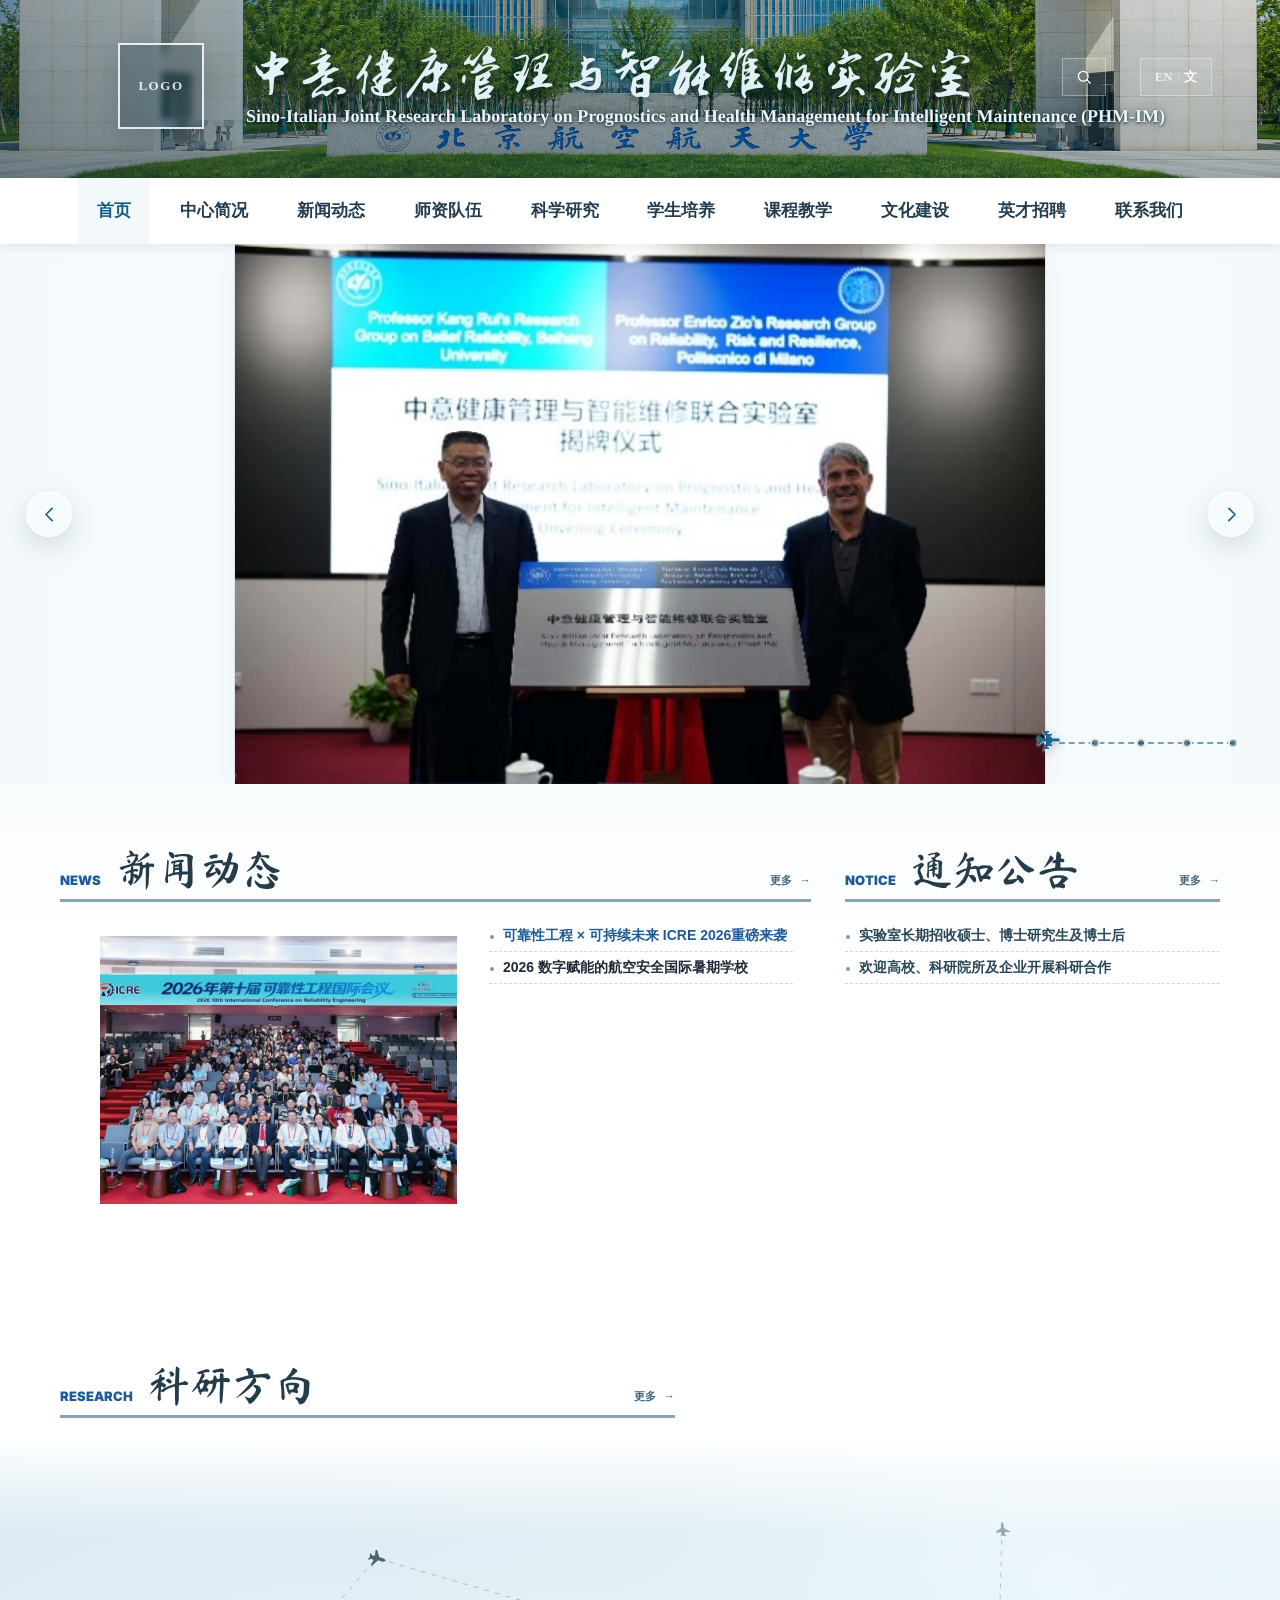
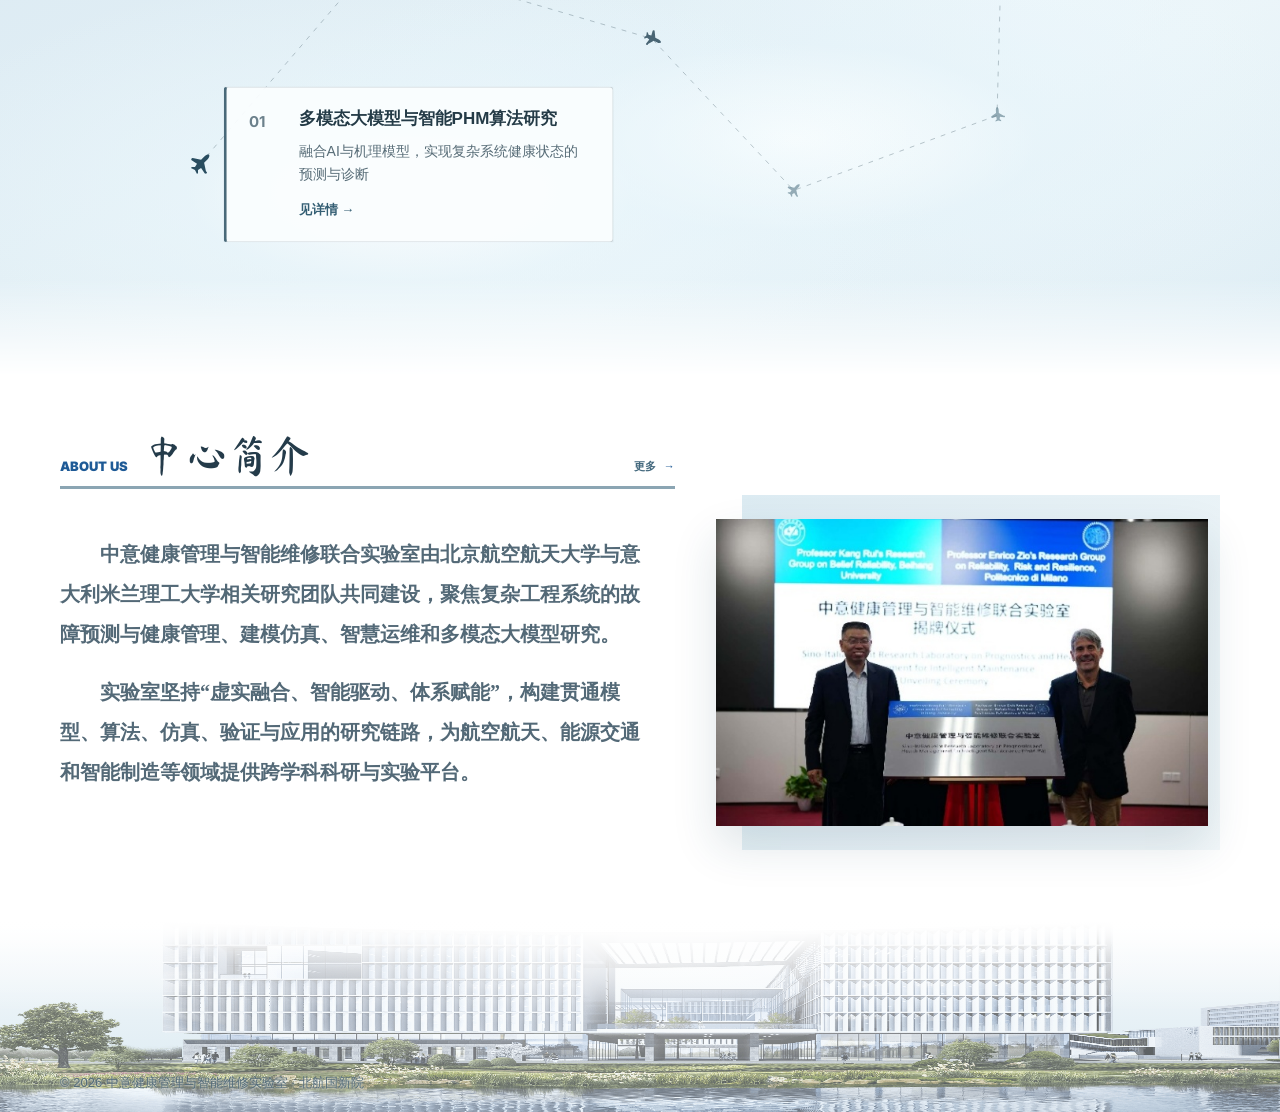
==== index.html @ b33b63ab "Publish team homepage" ====
<!doctype html>
<html lang="zh-CN">
<head>
  <meta charset="utf-8">
  <meta name="viewport" content="width=device-width, initial-scale=1">
  <meta name="description" content="中意健康管理与智能维修联合实验室，聚焦复杂装备智能运维、故障预测与健康管理、数字孪生建模与韧性可靠性分析。">
  <title>中意健康管理与智能维修实验室 - 北航国新院</title>
  <link rel="preconnect" href="https://fonts.googleapis.com">
  <link rel="preconnect" href="https://fonts.gstatic.com" crossorigin>
  <link href="https://fonts.googleapis.com/css2?family=Inter:wght@400;500;600&amp;display=swap" rel="stylesheet">
  <link rel="stylesheet" href="assets/css/styles.css?v=24">
</head>
<body>
  <header class="site-header">
    <div class="brand-banner">
      <div class="brand-banner-inner">
        <a class="brand-identity" href="#home" data-page-link="home" aria-label="返回首页">
          <span class="brand-logo-placeholder" aria-hidden="true">LOGO</span>
          <span class="brand-name">
            <span class="brand-name-cn">中意健康管理与智能维修实验室</span>
            <span class="brand-name-en">Sino-Italian Joint Research Laboratory on Prognostics and Health Management for Intelligent Maintenance (PHM-IM)</span>
          </span>
        </a>
        <div class="header-utilities">
          <button class="header-search" type="button" aria-label="搜索" title="搜索">
            <svg viewBox="0 0 24 24" aria-hidden="true">
              <circle cx="11" cy="11" r="6.5"></circle>
              <path d="m16 16 4.2 4.2"></path>
            </svg>
          </button>
          <div class="language-switch header-language-switch" aria-label="语言选择">
            <a href="?lang=en" lang="en" data-language="en">EN</a>
            <span>/</span>
            <a class="is-active" href="index.html" lang="zh-CN" data-language="zh">文</a>
          </div>
        </div>
      </div>
    </div>
    <nav class="navbar" aria-label="主导航">
      <button class="nav-toggle" type="button" aria-expanded="false" aria-controls="primary-nav">菜单</button>
      <div class="nav-links" id="primary-nav">
        <a class="is-active" href="#home" data-page-link="home">首页</a>
        <div class="nav-item">
          <button class="nav-parent" type="button" aria-expanded="false" data-parent-route="team">
            <span data-nav-text data-nav-key="about-menu">中心简况</span>
          </button>
          <div class="nav-submenu">
            <a href="#team" data-page-link="team">中心简介</a>
            <a href="#center-philosophy" data-page-link="center-philosophy">中心理念</a>
            <a href="#organization" data-page-link="organization">组织架构</a>
          </div>
        </div>
        <div class="nav-item">
          <button class="nav-parent" type="button" aria-expanded="false" data-parent-route="news-conferences">
            <span data-nav-text data-nav-key="news-menu">新闻动态</span>
          </button>
          <div class="nav-submenu">
            <a href="#news-conferences" data-page-link="news" data-route="news-conferences">学术会议</a>
            <a href="#news-activities" data-page-link="news" data-route="news-activities">学术活动</a>
            <a href="#news-papers" data-page-link="news" data-route="news-papers">论文成果</a>
            <a href="#news-notices" data-page-link="news" data-route="news-notices">通知公告</a>
          </div>
        </div>
        <div class="nav-item">
          <button class="nav-parent" type="button" aria-expanded="false" data-parent-route="faculty-overview">
            <span data-nav-text data-nav-key="faculty-menu">师资队伍</span>
          </button>
          <div class="nav-submenu">
            <a href="#faculty-teachers" data-page-link="faculty" data-route="faculty-teachers" data-section-target="lab-faculty">教师</a>
            <a href="#faculty-postdocs" data-page-link="faculty" data-route="faculty-postdocs" data-section-target="lab-postdocs">博士后</a>
          </div>
        </div>
        <div class="nav-item">
          <button class="nav-parent" type="button" aria-expanded="false" data-parent-route="research">
            <span data-nav-text data-nav-key="research-menu">科学研究</span>
          </button>
          <div class="nav-submenu">
            <a href="#research" data-page-link="research">科研方向</a>
            <a href="#research-projects" data-page-link="research-projects">科研项目</a>
            <a href="#achievements" data-page-link="achievements">科研成果</a>
            <a href="#research-cooperation" data-page-link="research-cooperation">科研合作</a>
          </div>
        </div>
        <div class="nav-item">
          <button class="nav-parent" type="button" aria-expanded="false" data-parent-route="education">
            <span data-nav-text data-nav-key="students-menu">学生培养</span>
          </button>
          <div class="nav-submenu">
            <a href="#doctoral-students" data-page-link="education" data-route="doctoral-students" data-section-target="current-doctoral">博士研究生</a>
            <a href="#masters-students" data-page-link="education" data-route="masters-students" data-section-target="current-masters">硕士研究生</a>
            <div class="nav-submenu-group">
              <button class="nav-submenu-parent" type="button" aria-expanded="false" data-nav-key="alumni-menu">往届研究生</button>
              <div class="nav-submenu nav-submenu-nested">
                <a href="#alumni-doctoral" data-page-link="alumni-doctoral">博士研究生</a>
                <a href="#alumni-masters" data-page-link="alumni-masters">硕士研究生</a>
              </div>
            </div>
          </div>
        </div>
        <div class="nav-item">
          <button class="nav-parent" type="button" aria-expanded="false" data-parent-route="teaching">
            <span data-nav-text data-nav-key="teaching-menu">课程教学</span>
          </button>
          <div class="nav-submenu">
            <a href="#teaching-undergraduate" data-page-link="teaching" data-route="teaching-undergraduate">本科生课程</a>
            <a href="#teaching-graduate" data-page-link="teaching" data-route="teaching-graduate">研究生课程</a>
          </div>
        </div>
        <div class="nav-item">
          <button class="nav-parent" type="button" aria-expanded="false" data-parent-route="culture">
            <span data-nav-text data-nav-key="culture-menu">文化建设</span>
          </button>
          <div class="nav-submenu">
            <a href="#culture-gallery" data-page-link="culture" data-route="culture-gallery">文化掠影</a>
            <a href="#culture-party" data-page-link="culture" data-route="culture-party">党建活动</a>
            <a href="#culture-academic" data-page-link="culture" data-route="culture-academic">学术交流</a>
            <a href="#culture-team" data-page-link="culture" data-route="culture-team">团队建设</a>
          </div>
        </div>
        <div class="nav-item">
          <button class="nav-parent" type="button" aria-expanded="false" data-parent-route="recruitment">
            <span data-nav-text data-nav-key="recruitment-menu">英才招聘</span>
          </button>
          <div class="nav-submenu">
            <a href="#recruitment-admissions" data-page-link="talent-recruitment" data-route="recruitment-admissions">招生信息</a>
            <a href="#recruitment-talent" data-page-link="talent-recruitment" data-route="recruitment-talent">人才招聘</a>
          </div>
        </div>
        <a href="#contact" data-page-link="contact">联系我们</a>
      </div>
    </nav>
  </header>

  <main>
    <section class="page-panel is-active" id="home" data-page="home">
      <section class="lab-carousel home-hero-carousel" data-lab-carousel aria-roledescription="轮播图">
        <div class="lab-carousel-slides" aria-live="off">
          <figure class="lab-slide is-active">
            <img src="image/lab1.png" alt="实验室图片 1">
          </figure>
          <figure class="lab-slide">
            <img src="image/lab2.png" alt="实验室图片 2" loading="lazy">
          </figure>
          <figure class="lab-slide">
            <img src="image/lab3.png" alt="实验室图片 3" loading="lazy">
          </figure>
          <figure class="lab-slide">
            <img src="image/lab6.jpg" alt="实验室图片 6" loading="lazy">
          </figure>
          <figure class="lab-slide">
            <img src="image/lab5.png" alt="实验室图片 5" loading="lazy">
          </figure>
        </div>
        <button class="lab-carousel-arrow is-prev" type="button" data-carousel-prev aria-label="查看上一张图片">
          <svg viewBox="0 0 24 24" aria-hidden="true">
            <path d="M15 5 8 12l7 7"></path>
          </svg>
        </button>
        <button class="lab-carousel-arrow is-next" type="button" data-carousel-next aria-label="查看下一张图片">
          <svg viewBox="0 0 24 24" aria-hidden="true">
            <path d="m9 5 7 7-7 7"></path>
          </svg>
        </button>
        <div class="lab-carousel-dots" aria-label="选择首页图片">
          <span class="lab-carousel-route" aria-hidden="true"></span>
          <span class="lab-carousel-plane" aria-hidden="true">✈</span>
          <button class="lab-carousel-dot is-active" type="button" aria-label="查看第 1 张图片" aria-current="true"></button>
          <button class="lab-carousel-dot" type="button" aria-label="查看第 2 张图片"></button>
          <button class="lab-carousel-dot" type="button" aria-label="查看第 3 张图片"></button>
          <button class="lab-carousel-dot" type="button" aria-label="查看第 4 张图片"></button>
          <button class="lab-carousel-dot" type="button" aria-label="查看第 5 张图片"></button>
        </div>
      </section>

      <section class="home-content-section home-information" aria-label="新闻动态与通知公告">
        <div class="section-shell home-information-grid">
          <section class="home-information-news" aria-labelledby="home-news-title">
            <header class="home-block-heading">
              <div class="home-block-heading-main">
                <small>NEWS</small>
                <h2 id="home-news-title">新闻动态</h2>
              </div>
              <a class="home-more" href="#news-conferences" data-page-link="news" data-route="news-conferences">更多</a>
            </header>
            <div class="home-news-board" data-home-news-board>
              <figure class="home-news-cover" aria-label="新闻封面图">
                <img class="is-active" src="image/icre-2026-cover.jpg" alt="ICRE 2026会议参会人员合影" data-home-news-cover="0">
                <img src="image/summer-school-2026.jpg" alt="2026 数字赋能的航空安全国际暑期学校合影" data-home-news-cover="1" loading="lazy">
              </figure>
              <div class="home-news-list">
                <a class="home-news-entry is-active" href="https://mp.weixin.qq.com/s/vTC1ejJQKDhgqZKh8jc96A" target="_blank" rel="noopener" data-home-news-entry="0">
                  <h3>可靠性工程 × 可持续未来 ICRE 2026重磅来袭</h3>
                </a>
                <a class="home-news-entry" href="https://mp.weixin.qq.com/s/HlfpfIzE95P60b-ABVsFCw" target="_blank" rel="noopener" data-home-news-entry="1">
                  <h3>2026 数字赋能的航空安全国际暑期学校</h3>
                </a>
              </div>
            </div>
          </section>

          <aside class="home-information-notices" aria-labelledby="home-notice-title">
            <header class="home-block-heading">
              <div class="home-block-heading-main">
                <small>NOTICE</small>
                <h2 id="home-notice-title">通知公告</h2>
              </div>
              <a class="home-more" href="#news-notices" data-page-link="news" data-route="news-notices">更多</a>
            </header>
            <div class="home-notice-list">
              <a class="home-notice-item" href="#recruitment-admissions" data-page-link="talent-recruitment" data-route="recruitment-admissions">
                <strong>实验室长期招收硕士、博士研究生及博士后</strong>
              </a>
              <a class="home-notice-item" href="#research-cooperation" data-page-link="research-cooperation">
                <strong>欢迎高校、科研院所及企业开展科研合作</strong>
              </a>
            </div>
          </aside>
        </div>
      </section>

      <section class="home-content-section home-directions" aria-labelledby="home-directions-title">
        <div class="section-shell">
          <header class="home-block-heading">
            <div class="home-block-heading-main">
              <small>RESEARCH</small>
              <h2 id="home-directions-title">科研方向</h2>
            </div>
            <a class="home-more" href="#research" data-page-link="research">更多</a>
          </header>
          <div class="home-direction-constellation" aria-label="科研方向动态星域">
            <canvas class="home-research-starfield" data-home-research-starfield aria-hidden="true"></canvas>
            <div class="home-research-sequence" data-home-research-sequence>
              <svg class="home-research-sequence-line" viewBox="0 0 100 100" preserveAspectRatio="none" aria-hidden="true">
                <polyline points="10,58 26,14 50,31 61,63 78,46 78,7"></polyline>
              </svg>

              <div class="home-research-sequence-item is-populated" data-research-sequence-item style="--node-x: 10%; --node-y: 58%; --panel-x: 14px; --plane-angle: 0deg;">
                <button class="home-research-sequence-trigger" type="button" aria-expanded="false" aria-label="查看多模态大模型与智能PHM算法研究">
                  <span class="home-research-sequence-marker"></span>
                </button>
                <article class="home-research-sequence-card">
                  <span class="home-research-sequence-number">01</span>
                  <strong>多模态大模型与智能PHM算法研究</strong>
                  <p>融合AI与机理模型，实现复杂系统健康状态的预测与诊断</p>
                  <a href="#research" data-home-research-index="0">见详情 <span aria-hidden="true">→</span></a>
                </article>
              </div>

              <div class="home-research-sequence-item is-populated" data-research-sequence-item style="--node-x: 26%; --node-y: 14%; --panel-x: -40px; --plane-angle: 62deg;">
                <button class="home-research-sequence-trigger" type="button" aria-expanded="false" aria-label="查看数字孪生建模与智慧运维决策优化">
                  <span class="home-research-sequence-marker"></span>
                </button>
                <article class="home-research-sequence-card">
                  <span class="home-research-sequence-number">02</span>
                  <strong>数字孪生建模与智慧运维决策优化</strong>
                  <p>通过虚实一体化仿真实现工程系统运行与保障的智能决策</p>
                  <a href="#research" data-home-research-index="1">见详情 <span aria-hidden="true">→</span></a>
                </article>
              </div>

              <div class="home-research-sequence-item is-populated" data-research-sequence-item style="--node-x: 50%; --node-y: 31%; --panel-x: -130px; --plane-angle: 72deg;">
                <button class="home-research-sequence-trigger" type="button" aria-expanded="false" aria-label="查看复杂系统韧性与确信可靠性分析">
                  <span class="home-research-sequence-marker"></span>
                </button>
                <article class="home-research-sequence-card">
                  <span class="home-research-sequence-number">03</span>
                  <strong>复杂系统韧性与确信可靠性分析</strong>
                  <p>揭示系统结构演化规律，量化系统抗扰与恢复能力</p>
                  <a href="#research" data-home-research-index="2">见详情 <span aria-hidden="true">→</span></a>
                </article>
              </div>

              <span class="home-research-sequence-item is-placeholder" style="--node-x: 61%; --node-y: 63%; --plane-angle: 0deg;" aria-hidden="true"><span class="home-research-sequence-marker"></span></span>
              <span class="home-research-sequence-item is-placeholder" style="--node-x: 78%; --node-y: 46%; --plane-angle: -48deg;" aria-hidden="true"><span class="home-research-sequence-marker"></span></span>
              <span class="home-research-sequence-item is-placeholder" style="--node-x: 78%; --node-y: 7%; --plane-angle: -48deg;" aria-hidden="true"><span class="home-research-sequence-marker"></span></span>
            </div>
          </div>
        </div>
      </section>

      <section class="home-content-section home-about" aria-labelledby="home-about-title">
        <div class="section-shell">
          <header class="home-block-heading">
            <div class="home-block-heading-main">
              <small>ABOUT US</small>
              <h2 id="home-about-title">中心简介</h2>
            </div>
            <a class="home-more" href="#team" data-page-link="team">更多</a>
          </header>
          <div class="home-about-grid">
            <div class="home-about-copy">
              <p>中意健康管理与智能维修联合实验室由北京航空航天大学与意大利米兰理工大学相关研究团队共同建设，聚焦复杂工程系统的故障预测与健康管理、建模仿真、智慧运维和多模态大模型研究。</p>
              <p>实验室坚持“虚实融合、智能驱动、体系赋能”，构建贯通模型、算法、仿真、验证与应用的研究链路，为航空航天、能源交通和智能制造等领域提供跨学科科研与实验平台。</p>
            </div>
            <figure class="home-about-figure">
              <img src="image/lab1.png" alt="中意健康管理与智能维修联合实验室揭牌" loading="lazy">
            </figure>
          </div>
        </div>
      </section>

    </section>

    <section class="page-panel content-page news-page" id="news" data-page="news">
      <div class="page-shell">
        <div class="placeholder-page">
          <h1 data-placeholder-title>新闻动态</h1>
          <section class="home-news" aria-label="新闻动态">
            <div class="news-list">
              <article class="news-item">
                <div class="news-meta">
                  <time datetime="2026-07-19">2026.07.19–21</time>
                  <span>北航杭州国际校园</span>
                </div>
                <div class="news-copy">
                  <h3>可靠性工程 × 可持续未来 ICRE 2026重磅来袭</h3>
                  <p>第10届可靠性工程国际会议将在杭州举办，聚焦“面向可持续未来的可靠性工程：从经典可靠性到智能韧性系统”。</p>
                </div>
                <a class="news-link" href="https://h3i.buaa.edu.cn/info/1708/4581.htm" target="_blank" rel="noopener">[Link]</a>
              </article>
            </div>
          </section>
        </div>
      </div>
    </section>

    <section class="page-panel content-page" id="team" data-page="team">
      <div class="page-shell">
        <article class="prose lab-introduction" id="lab-overview">
          <h2>中意健康管理与智能维修联合实验室</h2>
          <p>中意健康管理与智能维修联合实验室由北航康锐教授与米兰理工大学Enrico Zio教授共同创建，由胡杨副研究员担任执行主任。实验室以“虚实融合、智能驱动、体系赋能”为总体理念，聚焦复杂工程系统的故障预测与健康管理（PHM）、建模仿真、智慧运维、多模态大模型等研究，形成贯通“模型—算法—仿真—验证—应用”的完整研究链路，为航空航天、能源交通、生产制造等系统的PHM与智慧运维提供多学科交叉研究实验的平台。现有教授2人，副教授1人，副研究员2人，博士后4人，研究生13人。</p>
          <figure class="lab-figure">
            <img src="image/中意健康管理与智能维修联合实验室照片1.png" alt="中意健康管理与智能维修联合实验室虚实融合实验平台" loading="lazy">
          </figure>
          <p>实验室由<strong>四大核心模块</strong>构成，构成PHM与智慧运维虚实一体化的实验环境：</p>
          <ol class="lab-module-list">
            <li><strong>PHM仿真系统：</strong>可模拟空客A320与波音737两型飞机的12个关键子系统、300余项关键飞行参数，支持LRU、设备、分系统层级故障注入、飞行环境建模与数据生成，用于PHM算法和运维策略验证。</li>
            <li><strong>物理故障实验平台：</strong>可模拟机载齿轮箱、轴承、机电、泵机等部件或设备的典型故障模式，配备动态扭矩传感器（精度0.01 Nm）与液压加载装置（最大载荷50 kN），可实现退化机理与故障演化实验。</li>
            <li><strong>虚拟故障实验平台：</strong>包括故障逻辑数据库、传感器虚拟注入模块与机载软总线模拟器，模拟机载设备在正常与典型故障状态下的运行数据，经软总线处理后可实时传入PHM仿真系统，实现从信号异常到系统级失效的多层级模拟。</li>
            <li><strong>高性能计算平台：</strong>配置128核CPU、1 TB内存及多张NVIDIA A100的GPU集群，支持多模态大模型的预训练、微调与推理，为智能诊断、强化学习决策与数字孪生推演提供算力保障。</li>
          </ol>
          <figure class="lab-figure">
            <img src="image/中意健康管理与智能维修联合实验室照片2.png" alt="中意健康管理与智能维修联合实验室四大核心模块" loading="lazy">
          </figure>
        </article>
      </div>
    </section>

    <section class="page-panel content-page" id="faculty" data-page="faculty">
      <div class="personnel-page-shell">
        <div class="personnel-layout">
          <aside class="personnel-sidebar" aria-label="师资队伍分类">
            <button class="personnel-side-button personnel-side-overview is-active" type="button" data-personnel-view="overview">
              <span>师资队伍</span>
            </button>
            <div class="personnel-side-list">
              <div class="personnel-side-group" data-personnel-group="faculty">
                <button class="personnel-side-button" type="button" data-personnel-view="faculty">
                  <span>教师团队</span><span class="personnel-side-symbol" aria-hidden="true"></span>
                </button>
                <div class="personnel-side-members">
                  <button type="button" data-personnel-member="person-yang-hu" data-personnel-member-view="faculty">胡杨</button>
                  <button type="button" data-personnel-member="person-yang-li" data-personnel-member-view="faculty">李洋</button>
                  <button type="button" data-personnel-member="person-xiaoyu-jiang" data-personnel-member-view="faculty">江肖禹</button>
                </div>
              </div>
              <div class="personnel-side-group" data-personnel-group="postdocs">
                <button class="personnel-side-button" type="button" data-personnel-view="postdocs">
                  <span>博士后研究人员</span><span class="personnel-side-symbol" aria-hidden="true"></span>
                </button>
                <div class="personnel-side-members">
                  <button type="button" data-personnel-member="person-danyang-han" data-personnel-member-view="postdocs">韩丹阳</button>
                  <button type="button" data-personnel-member="person-di-su" data-personnel-member-view="postdocs">苏迪</button>
                  <button type="button" data-personnel-member="person-jiayu-wang" data-personnel-member-view="postdocs">王佳宇</button>
                  <button type="button" data-personnel-member="person-zhenqin-yin" data-personnel-member-view="postdocs">尹珍琴</button>
                </div>
              </div>
            </div>
          </aside>
          <div class="personnel-main">
            <header class="personnel-page-heading">
              <h1 data-personnel-heading>师资队伍</h1>
              <nav class="personnel-breadcrumb" aria-label="当前位置">
                <button type="button" data-personnel-home>首页</button>
                <i>/</i>
                <button type="button" data-personnel-overview>师资队伍</button>
                <i data-personnel-detail-separator hidden>/</i>
                <strong data-personnel-current hidden></strong>
              </nav>
            </header>
            <section class="personnel-view personnel-overview is-active" data-personnel-panel="overview">
              <section class="personnel-overview-section" data-personnel-overview-group="faculty">
                <div class="personnel-overview-grid">
                  <article class="personnel-overview-card" data-personnel-overview-member="person-yang-hu" data-personnel-overview-view="faculty">
                    <img src="image/Yang Hu.png" alt="胡杨老师" loading="lazy">
                    <h3>胡杨 <span>Yang Hu</span></h3>
                    <p>执行主任 / 副研究员 / 博士生导师</p>
                  </article>
                  <article class="personnel-overview-card" data-personnel-overview-member="person-yang-li" data-personnel-overview-view="faculty">
                    <img src="image/Yang Li.png" alt="李洋老师" loading="lazy">
                    <h3>李洋 <span>Yang Li</span></h3>
                    <p>副教授 / 硕士生导师</p>
                  </article>
                  <article class="personnel-overview-card" data-personnel-overview-member="person-xiaoyu-jiang" data-personnel-overview-view="faculty">
                    <img src="image/Xiaoyu Jiang.png" alt="江肖禹老师" loading="lazy">
                    <h3>江肖禹 <span>Xiaoyu Jiang</span></h3>
                    <p>副研究员 / 硕士生导师</p>
                  </article>
                </div>
              </section>
              <section class="personnel-overview-section" data-personnel-overview-group="postdocs">
                <div class="personnel-overview-grid">
                  <article class="personnel-overview-card" data-personnel-overview-member="person-danyang-han" data-personnel-overview-view="postdocs">
                    <img src="image/Danyang Han.png" alt="韩丹阳博士后" loading="lazy">
                    <h3>韩丹阳 <span>Danyang Han</span></h3>
                    <p>博士后研究人员</p>
                  </article>
                  <article class="personnel-overview-card" data-personnel-overview-member="person-di-su" data-personnel-overview-view="postdocs">
                    <img src="image/Di Su.png" alt="苏迪博士后" loading="lazy">
                    <h3>苏迪 <span>Di Su</span></h3>
                    <p>博士后研究人员</p>
                  </article>
                  <article class="personnel-overview-card" data-personnel-overview-member="person-jiayu-wang" data-personnel-overview-view="postdocs">
                    <img src="image/Jiayu Wang.png" alt="王佳宇博士后" loading="lazy">
                    <h3>王佳宇 <span>Jiayu Wang</span></h3>
                    <p>博士后研究人员</p>
                  </article>
                  <article class="personnel-overview-card" data-personnel-overview-member="person-zhenqin-yin" data-personnel-overview-view="postdocs">
                    <span class="personnel-overview-photo-placeholder" aria-label="尹珍琴暂无照片">
                      <svg viewBox="0 0 64 64" aria-hidden="true"><circle cx="32" cy="22" r="13"></circle><path d="M9 58c1.8-14 10.2-22 23-22s21.2 8 23 22H9z"></path></svg>
                    </span>
                    <h3>尹珍琴 <span>Zhenqin Yin</span></h3>
                    <p>博士后研究人员</p>
                  </article>
                </div>
              </section>
            </section>
        <div class="lab-personnel">
          <section class="personnel-section personnel-detail-view" id="lab-faculty" data-personnel-panel="faculty">
            <h2 class="personnel-section-title">教师团队</h2>
            <div class="personnel-list">
              <article class="personnel-card" id="person-yang-hu">
                <img class="personnel-photo" src="image/Yang Hu.png" alt="胡杨老师" loading="lazy">
                <div>
                  <p class="personnel-role">执行主任 / 副研究员 / 博士生导师</p>
                  <h3 class="personnel-name">胡杨 <span>Yang Hu</span></h3>
                  <p class="personnel-research"><strong>研究方向：</strong>复杂系统故障预测与健康管理（PHM）、人工智能与工业大数据、装备系统建模与仿真。</p>
                  <p class="personnel-email"><strong>邮箱：</strong>yang_hu@buaa.edu.cn</p>
                  <div class="personnel-links">
                    <a class="personnel-link-primary" href="huyang-homepage/" target="_blank" rel="noopener">个人主页</a>
                    <a href="https://shi.buaa.edu.cn/huyang" target="_blank" rel="noopener">北航教师主页</a>
                    <a href="https://scholar.google.com/citations?user=t0t8_BkAAAAJ&amp;hl=en" target="_blank" rel="noopener">Google Scholar</a>
                  </div>
                </div>
                <div class="personnel-profile-sections">
                  <section class="personnel-profile-section">
                    <h4>个人简介</h4>
                    <p>胡杨，北京航空航天大学杭州国际创新研究院（国际创新学院）副研究员、博士生导师，智慧民航科创中心成员。2015年博士毕业于意大利米兰理工大学，师从Enrico Zio教授。近年来专注于复杂系统故障预测与健康管理（PHM）、人工智能、装备与系统体系建模及仿真等方面的研究。</p>
                  </section>
                  <section class="personnel-profile-section">
                    <h4>研究方向</h4>
                    <p>主要从事复杂系统故障预测与健康管理（PHM）、人工智能与工业大数据、装备与系统体系建模及仿真、智能运维与预测性维修决策优化等方面的研究。</p>
                  </section>
                  <section class="personnel-profile-section">
                    <h4>学术成果</h4>
                    <p>作为项目负责人或联合负责人，主持国家和省部级科研项目18项，累计经费3900余万元，围绕新一代航空装备保障体系、PHM保障模式、智能保障系统、保障效能仿真和保障大数据应用等方向完成多项研究。以第一作者或通讯作者在Reliability Engineering &amp; System Safety、Mechanical Systems and Signal Processing等国际期刊发表学术论文30余篇，Google Scholar总被引1600余次，h-index 16；出版专著2部，获授权国家发明专利5项、软件著作权2项。曾获中国航空学会自然科学奖二等奖1项、军队科学技术进步奖二等奖2项，并于2020年入选中国科协青年人才托举工程。</p>
                  </section>
                </div>
              </article>
              <article class="personnel-card" id="person-yang-li">
                <img class="personnel-photo" src="image/Yang Li.png" alt="李洋老师" loading="lazy">
                <div>
                  <p class="personnel-role">副教授 / 硕士生导师</p>
                  <h3 class="personnel-name">李洋 <span>Yang Li</span></h3>
                  <p class="personnel-research"><strong>研究方向：</strong>超越可靠性与自主智能，包括测试性设计与智能控制、故障诊断与容错、加速试验与寿命预测，以及可靠性、保障性和维修性设计。</p>
                  <p class="personnel-email"><strong>邮箱：</strong>yongerli@buaa.edu.cn</p>
                </div>
                <div class="personnel-profile-sections">
                  <section class="personnel-profile-section">
                    <h4>个人简介</h4>
                    <p>北京航空航天大学副教授，硕士生导师，上海市“超级博士后”，意大利米兰理工大学－南京航空航天大学联合培养博士，上海大学控制科学与工程专业（一级学科，上海市高峰学科）博士后。</p>
                  </section>
                  <section class="personnel-profile-section">
                    <h4>研究方向</h4>
                    <p>主要从事超越可靠性与自主智能研究，具体包括测试性设计与智能控制、故障诊断与容错、加速试验与寿命预测、可靠性/保障性/维修性设计及其在复杂工程系统中的应用。</p>
                  </section>
                  <section class="personnel-profile-section">
                    <h4>学术成果</h4>
                    <p>累计发表学术论文50余篇，合著出版学术专著1部，申请/授权国家发明专利10余项。担任期刊Artificial Intelligence and Autonomous Systems、《仪器仪表学报（英文版）》、Intelligence &amp; Robotics等青年编委，以及SCI期刊Machines、Processes客座编委，兼任多个国际会议（如IEEE ICPS、QR2MSE、RCAE、ICRE等）专题分会主席、出版主席、程序委员会主席，并长期担任IEEE TSMC、IEEE TNNLS、IEEE TIM、IEEE TII等国际权威期刊审稿人。主持/参与国家自然科学基金项目、国家重点研发计划项目等10余项。曾荣获上海市自动化学会最佳论文奖、EECR最佳论文奖、RCAE最佳论文奖、CCDC最具人气论文奖、IEEE TIM杰出审稿人等荣誉。</p>
                  </section>
                </div>
              </article>
              <article class="personnel-card" id="person-xiaoyu-jiang">
                <img class="personnel-photo" src="image/Xiaoyu Jiang.png" alt="江肖禹老师" loading="lazy">
                <div>
                  <p class="personnel-role">副研究员 / 硕士生导师</p>
                  <h3 class="personnel-name">江肖禹 <span>Xiaoyu Jiang</span></h3>
                  <p class="personnel-research"><strong>研究方向：</strong>机器学习、大模型、智能体等人工智能技术在智能制造、低空运维、智慧能源等工业领域的应用。</p>
                  <p class="personnel-email"><strong>邮箱：</strong>jiangxiaoyu@buaa.edu.cn</p>
                  <div class="personnel-links">
                    <a href="https://shi.buaa.edu.cn/jiangxiaoyu/zh_CN/index/219991/list/index.htm" target="_blank" rel="noopener">北航教师主页</a>
                    <a href="https://scholar.google.com.hk/citations?user=SZzM_wUAAAAJ&amp;hl=en&amp;oi=ao" target="_blank" rel="noopener">Google Scholar</a>
                  </div>
                </div>
                <div class="personnel-profile-sections">
                  <section class="personnel-profile-section">
                    <h4>个人简介</h4>
                    <p>浙江大学控制科学与工程专业博士，现为北京航空航天大学硕士生导师、iData Group负责人。入选浙江省青年人才托举培养项目、浙江省博士后择优资助项目，获浙江省自然科学三等奖。曾在浙江大学工业控制技术全国重点实验室、香港城市大学系统工程系、美国堪萨斯大学航空工程系开展博士后和访问研究。</p>
                  </section>
                  <section class="personnel-profile-section">
                    <h4>研究方向</h4>
                    <p>主要从事机器学习、大模型、智能体等人工智能技术在智能制造、低空运维、智慧能源等工业领域的前沿研究。</p>
                  </section>
                  <section class="personnel-profile-section">
                    <h4>学术成果</h4>
                    <p>已累计在IEEE汇刊（IEEE TPAMI、TSMC、TIE、TII、TR、TASE、TIM、TAI）、IEEE JAS等高水平期刊及NeurIPS等国际会议发表相关论文60余篇，Google总被引超过1300次，其中5篇入选ESI高被引论文。相关研究成果已应用于化工过程、旋转设备、离散制造等复杂工业系统，申请和授权发明专利20余项。近年来主持国家自然科学基金青年项目、浙江省自然科学基金探索项目、杭州市自然科学基金青年项目等，并作为核心成员参与科技部重大项目和国家重点研发计划课题。</p>
                  </section>
                </div>
              </article>
            </div>
          </section>

          <section class="personnel-section personnel-detail-view" id="lab-postdocs" data-personnel-panel="postdocs">
            <h2 class="personnel-section-title">博士后研究人员</h2>
            <div class="personnel-list">
              <article class="personnel-card" id="person-danyang-han">
                <img class="personnel-photo" src="image/Danyang Han.png" alt="韩丹阳博士后" loading="lazy">
                <div>
                  <p class="personnel-role">博士后</p>
                  <h3 class="personnel-name">韩丹阳 <span>Danyang Han</span></h3>
                  <p class="personnel-email"><strong>邮箱：</strong></p>
                  <div class="personnel-profile-sections">
                    <section class="personnel-profile-section"><h4>个人简介</h4><p>北京航空航天大学工学博士，现为北京航空航天大学博士后。博士期间曾获北京航空航天大学优秀研究生、博士生奖学金等荣誉。现任中国指挥控制学会可靠性系统科学与工程专业委员会委员，SCI期刊客座编辑。</p></section>
                    <section class="personnel-profile-section"><h4>研究方向</h4><p>长期从事复杂设备剩余寿命预测与全寿命复杂系统健康感知与诊断研究工作。面向工业制造、“三航”产业，基于数字孪生理论，结合物理信息与深度学习模型，开展复杂设备健康状态信息融合、性能退化建模、剩余寿命预测、故障诊断等技术研究。</p></section>
                    <section class="personnel-profile-section"><h4>学术成果</h4><p>曾参与国家自然基金、国家重点研发计划、装备预先研究项目以及多项平行单位合作项目。出版学术专著1部，发表学术论文20余篇，授权发明专利10余项。</p></section>
                  </div>
                </div>
              </article>
              <article class="personnel-card" id="person-di-su">
                <img class="personnel-photo" src="image/Di Su.png" alt="苏迪博士后" loading="lazy">
                <div>
                  <p class="personnel-role">博士后</p>
                  <h3 class="personnel-name">苏迪 <span>Di Su</span></h3>
                  <p class="personnel-email"><strong>邮箱：</strong></p>
                  <div class="personnel-profile-sections">
                    <section class="personnel-profile-section"><h4>个人简介</h4></section>
                    <section class="personnel-profile-section"><h4>研究方向</h4></section>
                    <section class="personnel-profile-section"><h4>学术成果</h4></section>
                  </div>
                </div>
              </article>
              <article class="personnel-card" id="person-jiayu-wang">
                <img class="personnel-photo" src="image/Jiayu Wang.png" alt="王佳宇博士后" loading="lazy">
                <div>
                  <p class="personnel-role">博士后</p>
                  <h3 class="personnel-name">王佳宇 <span>Jiayu Wang</span></h3>
                  <p class="personnel-email"><strong>邮箱：</strong></p>
                  <div class="personnel-profile-sections">
                    <section class="personnel-profile-section">
                      <h4>个人简介</h4>
                      <p>江南大学自动化本科，控制科学与工程专业博士，博士期间受CSC资助前往University of Auckland于新西兰皇家科学院院士Brent Young教授团队联合培养，目前为北京航空航天大学博士后。</p>
                    </section>
                    <section class="personnel-profile-section">
                      <h4>研究方向</h4>
                      <p>主要从事深度学习、大模型、智能体等人工智能技术在智能制造、低空运维等工业过程的软测量、质量监测方面的前沿研究。</p>
                    </section>
                    <section class="personnel-profile-section">
                      <h4>学术成果</h4>
                      <p>已累计在IEEE TII、TIM、IOTJ等高水平期刊及会议发表第一或通讯作者论文10余篇，授权国家发明专利3项。主持并结题江苏省研究生科研与实践创新计划1项，荣获2025年江南大学优秀博士毕业论文奖、国家奖学金、校十佳研究生等荣誉。</p>
                    </section>
                  </div>
                </div>
              </article>
              <article class="personnel-card" id="person-zhenqin-yin">
                <span class="personnel-photo-placeholder" aria-label="尹珍琴暂无照片">
                  <svg viewBox="0 0 64 64" aria-hidden="true"><circle cx="32" cy="22" r="13"></circle><path d="M9 58c1.8-14 10.2-22 23-22s21.2 8 23 22H9z"></path></svg>
                </span>
                <div>
                  <p class="personnel-role">博士后</p>
                  <h3 class="personnel-name">尹珍琴 <span>Zhenqin Yin</span></h3>
                  <p class="personnel-email"><strong>邮箱：</strong></p>
                  <div class="personnel-profile-sections">
                    <section class="personnel-profile-section">
                      <h4>个人简介</h4>
                      <p>浙江大学控制科学与工程专业博士，现为北京航空航天大学博士后。博士期间曾获浙江大学优秀研究生、博士生奖学金等荣誉，并获国家建设高水平大学公派研究生项目资助。曾在浙江大学工业控制技术全国重点实验室开展科研工作，并赴日本京都大学情报学研究科开展访问研究。</p>
                    </section>
                    <section class="personnel-profile-section">
                      <h4>研究方向</h4>
                      <p>主要从事机器学习、人工智能安全、数据驱动建模与工业智能系统等方面的研究。</p>
                    </section>
                    <section class="personnel-profile-section">
                      <h4>学术成果</h4>
                      <p>近五年来参与科技创新2030“新一代人工智能”重大项目、国家自然科学基金重点项目等科研项目，围绕工业过程数据智能建模、智能模型安全与鲁棒学习、过程监测与故障诊断等方向开展研究。已在IEEE TII、TIFS、TITS、RESS等高水平期刊及学会推荐A类国际会议发表多篇相关论文，研究成果涉及复杂工业环境下的数据驱动建模、安全评估与可靠学习等问题。</p>
                    </section>
                  </div>
                </div>
              </article>
            </div>
          </section>
        </div>
          </div>
        </div>
      </div>
    </section>

    <section class="page-panel content-page home-research" id="research" data-page="research">
      <div class="page-shell">
        <article class="prose">
          <div class="research-intro">
            <p><strong>中意健康管理与智能维修联合实验室</strong>以复杂工程系统的健康预测、数字孪生与系统韧性为核心研究主线，面向航空航天、能源交通、智能制造等领域的高端工程系统，构建<strong>“多模态智能认知—虚实融合建模—系统可靠保障”</strong>的研究体系。<span class="research-intro-lead">实验室重点开展：</span></p>
          </div>

          <div class="research-topic-list">
            <details class="research-topic-card">
              <summary>
                <span class="research-topic-image" aria-hidden="true">
                  <img src="assets/images/research-phm-card.jpg" alt="" loading="lazy">
                </span>
                <span class="research-topic-number">01</span>
                <span class="research-topic-copy">
                  <strong>多模态大模型<br>与智能PHM算法研究</strong>
                  <small>融合AI与机理模型，实现复杂系统健康状态的预测与诊断</small>
                </span>
                <span class="research-topic-action"><span class="research-topic-action-open">查看详情</span><span class="research-topic-action-close">收起详情</span></span>
              </summary>
              <div class="research-topic-detail">
                <div class="research-topic-detail-inner">
                <p>本研究方向以多模态大模型为核心，面向复杂工程系统PHM，构建从多源数据处理到模型训练与效能验证的完整技术体系。通过融合传感信号、运行参数、维修记录、环境条件等多维信息，探索PHM任务的认知建模与智能优化方法，为航空航天、能源、交通等领域的高可靠工程系统提供新一代健康管理解决方案。研究内容包括：</p>
                <p><strong>（1）PHM多模态数据处理：</strong>研究异构数据的清洗、对齐与表征学习方法，构建多源数据标准化流程与高效表示框架，实现不同模态（结构、时序、图像、文本）数据的统一表达与动态融合。</p>
                <p><strong>（2）PHM多模态大模型综合建模：</strong>构建面向PHM任务的多模态认知大模型，形成由数字孪生模块（物理约束）、知识增强模块（领域知识与专家经验）及二者间的动态融合机制组成的综合建模框架，实现机理与数据的深度协同。</p>
                <p><strong>（3）多智能体协同的PHM大模型训练方法：</strong>基于多智能体强化学习（Multi-Agent Reinforcement Learning, MARL）和协同优化技术，研究多任务、多场景、多设备的联合训练策略，实现模型在复杂系统下的分布式感知与协同决策能力。</p>
                <p><strong>（4）PHM多模态大模型虚实融合验证：</strong>通过将仿真生成数据与真实运行数据进行融合验证，在不同任务场景、故障剖面和运行条件下评估模型的鲁棒性、泛化性与工程可用度，构建可持续迭代的PHM智能模型验证体系。</p>
                <p>该方向的目标是形成“数据驱动 + 机理约束 + 知识增强 + 智能协同 + 虚实验证”的多模态PHM研究框架，实现复杂工程系统的全生命周期预测性维护与自主智能保障。</p>
                <figure class="research-figure">
                  <img src="image/多模态大模型与PHM智能算法研究.png" alt="多模态大模型与PHM智能算法研究框架图" loading="lazy">
                </figure>
                </div>
              </div>
            </details>

            <details class="research-topic-card">
              <summary>
                <span class="research-topic-image" aria-hidden="true">
                  <img src="assets/images/research-digital-twin-card.jpg" alt="" loading="lazy">
                </span>
                <span class="research-topic-number">02</span>
                <span class="research-topic-copy">
                  <strong>数字孪生建模<br>与智慧运维决策优化</strong>
                  <small>通过虚实一体化仿真实现工程系统运行与保障的智能决策</small>
                </span>
                <span class="research-topic-action"><span class="research-topic-action-open">查看详情</span><span class="research-topic-action-close">收起详情</span></span>
              </summary>
              <div class="research-topic-detail">
                <div class="research-topic-detail-inner">
                <p>本研究方向以数字孪生技术（Digital Twin, DT）为核心，研究复杂工程系统从需求、功能到物理层的全生命周期建模与虚实协同运行机制。通过模型驱动系统工程（MBSE）、多物理场仿真与数据驱动优化算法相结合，构建工程系统运行状态的实时映射与预测性决策框架，支撑高可靠、高效率的智能运维体系。主要研究内容包括：</p>
                <p><strong>（1）数字孪生体系结构与多层级建模方法：</strong>研究复杂系统的多层级数字孪生体系，包括任务层、系统层、设备层与部件层建模。建立从“需求—功能—逻辑—物理—行为”的映射链路，实现虚实协同与多尺度关联建模。</p>
                <p><strong>（2）多物理场建模与运行行为仿真：</strong>构建涵盖结构力学、热学、电气与流体等多物理场耦合仿真模型，研究工程系统在真实任务与极端环境下的动态响应与退化规律，为状态监测与寿命预测提供机理支撑。</p>
                <p><strong>（3）基于数字孪生的系统运行状态评估与预测：</strong>研究数字孪生模型与实时传感数据的融合算法，实现对工程系统健康状态、任务性能与潜在故障风险的动态评估与前瞻预测。</p>
                <p><strong>（4）智慧运维与决策优化算法：</strong>结合强化学习、多目标优化与演化计算方法，构建基于数字孪生反馈的运维决策模型，研究维修计划优化、任务调度、资源配置与应急恢复策略，实现运维效能与成本的最优平衡。</p>
                <p><strong>（5）虚实闭环验证与智能仿真平台开发：</strong>构建虚实一体化实验验证平台，实现算法、模型与系统策略的闭环验证。开发基于AnyLogic、Modelica、Python的可扩展智能仿真系统，实现从仿真验证到工程部署的全链路支撑。</p>
                <p>该方向形成了从“模型构建—仿真验证—智能决策—闭环优化”的一体化研究链路，为高端工程系统的可用度提升和全寿命周期管理提供系统解决方案。</p>
                <figure class="research-figure">
                  <img src="image/数字孪生建模与智慧运维决策优化.png" alt="数字孪生建模与智慧运维决策优化框架图" loading="lazy">
                </figure>
                </div>
              </div>
            </details>

            <details class="research-topic-card">
              <summary>
                <span class="research-topic-image" aria-hidden="true">
                  <img src="assets/images/research-resilience-card.jpg" alt="" loading="lazy">
                </span>
                <span class="research-topic-number">03</span>
                <span class="research-topic-copy">
                  <strong>复杂系统韧性<br>与确信可靠性分析</strong>
                  <small>揭示系统结构演化规律，量化系统抗扰与恢复能力</small>
                </span>
                <span class="research-topic-action"><span class="research-topic-action-open">查看详情</span><span class="research-topic-action-close">收起详情</span></span>
              </summary>
              <div class="research-topic-detail">
                <div class="research-topic-detail-inner">
                <p>本研究方向面向航空航天、能源交通及智能制造等典型复杂工程体系，研究系统韧性（Resilience）与确信可靠性（Belief Reliability）的理论框架与工程化分析方法。通过融合复杂网络建模、人工智能分析与数字孪生仿真技术，揭示系统在多扰动、多耦合、多不确定条件下的结构脆弱性与动态演化规律，为高复杂度工程系统提供可量化的安全性与可靠性评估手段。研究内容包括：</p>
                <p><strong>（1）复杂网络建模与系统耦合分析：</strong>研究复杂系统的结构特征、耦合关系与动态演化规律，构建多层、多域、多尺度的复杂系统网络模型。开展全关联超网络（OmniLink HyperNetwork, OHN）框架设计与动态构建方法研究，实现多实体、多关系、多时间尺度下的高维系统交互建模； 在此基础上，提出结构秩序熵（Structural Order Entropy）的定义与计算方法，用于度量系统结构复杂性与有序度变化，为系统稳健性与演化趋势提供数学刻画。</p>
                <p><strong>（2）确信可靠性理论与不确定性量化：</strong>发展基于确信理论的系统可靠性建模方法，融合贝叶斯推断、证据理论与模糊逻辑，实现多源不确定信息的综合表达、更新与动态评估。</p>
                <p><strong>（3）系统韧性评估与指标体系构建：</strong>研究系统在扰动、故障与外部冲击下的恢复能力与稳健性特征，建立韧性量化指标、演化模型与评价体系，为系统可恢复性与任务连续性分析提供支撑。</p>
                <p><strong>（4）韧性增强与结构优化策略：</strong>面向高风险场景，设计自适应控制与结构重构方法，提出冗余配置与动态恢复决策策略，实现系统层级的韧性提升与风险主动防御。</p>
                <p>该方向致力于建立融合网络科学、信息熵理论与AI建模的新型系统可靠性研究范式，支撑国家关键工程系统和基础设施的智能安全管理、抗扰性设计与任务持续能力提升。</p>
                <figure class="research-figure">
                  <img src="image/复杂系统韧性与确信可靠性分析.png" alt="复杂系统韧性与确信可靠性分析框架图" loading="lazy">
                </figure>
                </div>
              </div>
            </details>
          </div>

          <p class="research-outro">三个方向相互支撑，共同构成实验室<strong>“智能—仿真—保障”</strong>一体化创新体系，为未来高可靠、高智能、高韧性的工程系统提供理论基础与技术支撑。</p>
        </article>
        <button class="research-collapse-button" id="research-collapse-button" type="button" aria-hidden="true" tabindex="-1">
          <span aria-hidden="true">↑</span>收起详情
        </button>
      </div>
    </section>

    <section class="page-panel content-page" id="achievements" data-page="achievements">
      <div class="section-shell">
        <nav class="education-subnav achievement-subnav" aria-label="科研成果页面导航">
          <button class="is-active" type="button" data-achievement-target="achievement-journals">期刊论文</button>
          <button type="button" data-achievement-target="achievement-conferences">会议及其他</button>
          <button type="button" data-achievement-target="achievement-books">专著</button>
          <button type="button" data-achievement-target="achievement-patents">专利与软著</button>
        </nav>
        <div class="achievement-publications" aria-live="polite">
          <section class="publication-block" id="achievement-journals"></section>
          <section class="publication-block" id="achievement-conferences"></section>
          <section class="publication-block" id="achievement-books"></section>
          <section class="publication-block" id="achievement-patents"></section>
        </div>
      </div>
    </section>

    <section class="page-panel content-page" id="education" data-page="education">
      <div class="page-shell">
        <nav class="education-subnav" aria-label="人才培养页面导航">
          <button class="is-active" type="button" data-education-target="education-students">学生培养</button>
          <button type="button" data-education-target="education-recruitment">招生说明</button>
        </nav>
        <article class="prose recruitment-content">
          <section class="education-feature" id="education-students">
            <h2 class="education-section-title">学生培养</h2>
            <h3 class="student-subheading">在读 / 指导研究生（部分）</h3>
            <div class="student-group" id="current-doctoral">
              <h4 class="student-group-title">博士研究生</h4>
              <ul class="student-grid">
                <li><a class="student-card" href="students/profile.html?id=dongcan-liu"><img src="image/Dongcan Liu.png" alt="刘东灿" loading="lazy"><span class="student-card-body"><span class="student-card-name">刘东灿</span><span class="student-card-meta">专业：控制科学与工程</span><span class="student-card-email">邮箱：</span><span class="student-card-link">个人主页 →</span></span></a></li>
              </ul>
            </div>
            <div class="student-group" id="current-masters">
              <h4 class="student-group-title">硕士研究生</h4>
              <ul class="student-grid">
                <li><a class="student-card" href="students/profile.html?id=xinhang-chen"><img src="image/Xinhang Chen.png" alt="陈昕航" loading="lazy"><span class="student-card-body"><span class="student-card-name">陈昕航</span><span class="student-card-meta">专业：电子信息</span><span class="student-card-email">邮箱：</span><span class="student-card-link">个人主页 →</span></span></a></li>
                <li><a class="student-card" href="students/profile.html?id=jun-deng"><img src="image/Jun Deng.png" alt="邓畯" loading="lazy"><span class="student-card-body"><span class="student-card-name">邓畯</span><span class="student-card-meta">专业：电子信息</span><span class="student-card-email">邮箱：</span><span class="student-card-link">个人主页 →</span></span></a></li>
                <li><a class="student-card" href="students/profile.html?id=jing-li"><img src="image/Jing Li.png" alt="李婧" loading="lazy"><span class="student-card-body"><span class="student-card-name">李婧</span><span class="student-card-meta">专业：电子信息</span><span class="student-card-email">邮箱：</span><span class="student-card-link">个人主页 →</span></span></a></li>
                <li><a class="student-card" href="students/profile.html?id=kunlong-huang"><img src="image/Kunlong Huang.png" alt="黄坤隆" loading="lazy"><span class="student-card-body"><span class="student-card-name">黄坤隆</span><span class="student-card-meta">专业：人工智能 / 电子信息</span><span class="student-card-email">邮箱：</span><span class="student-card-link">个人主页 →</span></span></a></li>
                <li><a class="student-card" href="students/profile.html?id=yanyan-wu"><img src="image/Yanyan Wu.png" alt="吴妍妍" loading="lazy"><span class="student-card-body"><span class="student-card-name">吴妍妍</span><span class="student-card-meta">专业：人工智能 / 电子信息</span><span class="student-card-email">邮箱：</span><span class="student-card-link">个人主页 →</span></span></a></li>
                <li><a class="student-card" href="students/profile.html?id=yongpeng-qi"><img src="image/Yongpeng Qi.png" alt="齐永鹏" loading="lazy"><span class="student-card-body"><span class="student-card-name">齐永鹏</span><span class="student-card-meta">专业：交通运输</span><span class="student-card-email">邮箱：</span><span class="student-card-link">个人主页 →</span></span></a></li>
                <li><a class="student-card" href="students/profile.html?id=linhan-zhang"><img src="image/Linhan Zhang.png" alt="张琳涵" loading="lazy"><span class="student-card-body"><span class="student-card-name">张琳涵</span><span class="student-card-meta">专业：机械</span><span class="student-card-email">邮箱：</span><span class="student-card-link">个人主页 →</span></span></a></li>
                <li><a class="student-card" href="students/profile.html?id=zhihuan-wei"><img src="image/Zhihuan Wei.png" alt="魏芷寰" loading="lazy"><span class="student-card-body"><span class="student-card-name">魏芷寰</span><span class="student-card-meta">专业：机械</span><span class="student-card-email">邮箱：</span><span class="student-card-link">个人主页 →</span></span></a></li>
                <li><a class="student-card" href="students/profile.html?id=pedro-martin"><img src="image/Pedro Martin.png" alt="彼得" loading="lazy"><span class="student-card-body"><span class="student-card-name">彼得</span><span class="student-card-meta">留学生硕士</span><span class="student-card-email">邮箱：</span><span class="student-card-link">个人主页 →</span></span></a></li>
                <li><a class="student-card" href="students/profile.html?id=zuhaer-tousif"><img src="image/Zuhaer Tousif.png" alt="美也喆" loading="lazy"><span class="student-card-body"><span class="student-card-name">美也喆</span><span class="student-card-meta">留学生硕士</span><span class="student-card-email">邮箱：</span><span class="student-card-link">个人主页 →</span></span></a></li>
              </ul>
            </div>
          </section>

          <section class="recruitment-section" id="education-recruitment">
          <h2 class="education-section-title">招生说明</h2>
          <h2>一、课题组基本情况介绍</h2>
          <p>实验室面向国家重大战略需求，聚焦航空航天、舰船与智能制造等高端工程系统的智能运维、数字孪生和韧性可靠性研究，开展基础理论与关键技术攻关。依托高性能计算、工业物联网、PHM仿真验证及数字孪生建模等平台，实验室与国内外高校及航空工业、商飞、华为、长龙航空等单位开展科研合作，推动研究成果与工程应用衔接。</p>
          <p>实验室所在科研平台——“智慧民航科创中心”，由杭州市北京航空航天大学国际创新研究院牵头组建，联合法国国立民航大学（ENAC），是面向国家民航数智化转型战略需求的重要科教协同创新平台。中心聚焦飞机、发动机及机载系统在适航、运维、空管、机场运行等全生命周期环节的智能化升级，构建覆盖“感知—建模—决策—优化”闭环的数智化技术体系，为民航安全、高效、韧性运行提供坚实科研支撑。</p>
          <p>中心下设多个功能完备、设备先进的专业实验室，为本课题组在故障预测与健康管理（PHM）、数字孪生、智能运维等方向的研究提供强有力的硬件保障与实验环境：</p>

          <h3>1）智能健康管理虚实一体化实验室</h3>
          <p>该实验室是支撑民机PHM大模型研究的核心平台，集成物理实验与虚拟仿真双重能力，支持从部件级退化机理研究到整机级PHM系统验证的全链条实验。平台配备空客A320/波音737全机仿真系统（覆盖12个子系统、300+参数、毫秒级故障注入）、高精度机械故障实验台（50kN液压加载、0.01Nm扭矩传感），以及专用算法开发环境——搭载128核CPU、1TB内存、2×NVIDIA A100 GPU的高性能计算集群，全面支持多模态大模型的训练、微调与推理任务。</p>
          <h3>2）中法达索卓越教育中心</h3>
          <p>依托达索系统3DEXPERIENCE平台（R2024x），构建覆盖飞机全生命周期的MBSE协同研发环境。平台集成CATIA（参数化建模）、SIMULIA（多物理场仿真）、DELMIA（维修流程优化）、ENOVIA（数据协同管理）等工业级软件模块，并配备Abaqus、Simpack、Isight、Magic MBSE等专业工具，支持高保真数字孪生建模、多学科优化与系统架构分析，为课题研究提供国际标准的工程化建模能力。</p>
          <h3>3）可靠性数字孪生实验室 &amp; 机群运行与维修仿真实验室</h3>
          <p>前者配备高低温老化试验箱（-70℃~+200℃）、半导体热阻测试仪、自动化数据采集系统（LabVIEW/MATLAB），支持关键部件失效机理建模与可靠性验证；后者部署AnyLogic仿真平台、AR沙盘交互系统、动态调度优化引擎，可模拟千架次规模机队在PHM支持下的维修资源分配与运行效能评估，实现从单机健康管理到机群智能运维的闭环验证。</p>
          <p>平台已与意大利米兰理工大学共建“中意健康管理与智能维修联合实验室”，由国际PHM权威Enrico Zio教授与北航康锐教授共同领衔，定期开展国际联合培养、学术研讨与课程共建。同时，合作单位提供15万架次飞行数据、2000+真实故障工单及1000+册技术手册，确保研究数据真实、场景典型、成果可落地。</p>
          <p>本平台软硬件设施完备、数据资源丰富、国际合作深入，可全面支撑硕士研究生开展高水平、工程化、国际化科研工作，无需依赖外部资源，保障研究高效推进与成果高质量产出。</p>
          <p>课题组学术氛围浓厚，实行“不定期例会+个人周报+专题研讨+项目驱动”相结合的培养机制，鼓励学生参与国家级项目、国际会议、企业联合攻关，注重培养学生的系统思维、工程能力、学术表达与团队协作能力。研究生人均参与1-2项国家/省部级课题，人均发表SCI/EI论文1-2篇，部分优秀学生在硕士期间即参与国家重大专项课题研究，承担关键技术研发并在重要里程碑节点进行汇报。</p>

          <h2>二、主要招生研究方向详解</h2>
          <p>实验室以复杂工程系统的健康预测、数字孪生与系统韧性为核心研究主线，面向航空航天、能源交通、智能制造等领域的高端工程系统，构建“多模态智能认知—虚实融合建模—系统可靠运维”的研究体系。重点开展以下三个方面的研究（详见科学研究页面）：</p>
          <p>（1）多模态大模型与智能PHM算法研究，融合AI与机理模型，实现复杂系统健康状态的预测与诊断；典型应用场景包括飞机、高铁、船舶、数控机床、风电、卫星电系统等。学生将掌握PHM领域主流算法（如CNN用于图像故障识别、RNN/LSTM用于时序退化建模、Transformer用于长序列依赖建模），并有机会参与国家重点型号工程系统的PHM系统设计与验证。</p>
          <p>（2）数字孪生建模与智慧运维决策优化，通过虚实一体化仿真实现工程系统运行与保障的智能决策；该方向强调系统工程思维与仿真建模能力，适合对复杂系统建模、仿真优化、智能决策感兴趣的同学。课题组已构建航空保障系统、海上平台工程系统等多个数字孪生原型系统，学生可深度参与实际项目开发。</p>
          <p>（3）复杂系统韧性与确信可靠性分析，揭示系统结构演化规律，量化系统抗扰与恢复能力；该方向理论性较强，适合数学基础扎实、对复杂系统动力学、网络科学、风险决策感兴趣的同学。研究成果可应用于航空航天体系、电力网络、城市基础设施等关键领域。</p>
          <p>三大方向相互支撑，共同构成实验室“智能—仿真—保障”一体化创新体系，为未来高可靠、高智能、高韧性的工程系统提供理论基础与技术支撑。</p>
          <p>欢迎计算机科学、自动化、人工智能、机械工程、航空航天工程、系统工程、应用数学等相关专业背景的学生报考。各方向均强调“问题导向、模型驱动、算法创新、系统实现”的研究范式，鼓励跨学科融合。</p>

          <h2>三、对学生的基本要求与优先条件</h2>
          <p>为确保研究生培养质量与科研项目顺利推进，课题组对学生提出以下基本要求：</p>
          <h3>专业背景要求：</h3>
          <ul>
            <li>优先招收计算机科学与技术、人工智能、自动化、控制科学与工程、机械工程、航空航天、系统工程、应用数学等相关专业本科生/硕士生；</li>
            <li>具备扎实的数理基础，尤其在线性代数、概率统计、最优化理论、微分方程等方面有良好掌握，原则上相应课程的成绩要达到优秀（90分以上）；</li>
            <li>系统学习过《机器学习》《深度学习》《数据结构与算法》《信号与系统》《控制系统》等核心课程，成绩优良（原则上这些核心课程分不低于90分）；</li>
          </ul>
          <h3>技术能力要求：</h3>
          <ul>
            <li>熟练掌握Python、MATLAB、C++等至少一种编程语言；</li>
            <li>熟悉主流深度学习框架（如PyTorch、TensorFlow），能独立实现CNN、RNN、LSTM、Transformer等神经网络模型；</li>
            <li>具备一定的数学建模与数据分析能力，能使用Pandas、NumPy、Scikit-learn、Matplotlib等工具进行数据预处理与可视化；</li>
            <li>了解PHM、数字孪生、强化学习、复杂网络等任一方向的基本概念者优先；</li>
          </ul>
          <h3>实践与竞赛经历（优先考虑）：</h3>
          <ul>
            <li>参加过全国大学生数学建模竞赛、数学竞赛、“挑战杯”、RoboMaster机甲大师赛、ACM程序设计竞赛、Kaggle数据科学竞赛等，并获得省级以上奖项者优先；</li>
            <li>有科研项目参与经历、专利申请、论文撰写（即使未发表）经验者优先；</li>
            <li>获得过国家奖学金、校级一等奖学金、三好学生标兵等荣誉者优先；</li>
            <li>有企业实习经历（如互联网企业、航天院所、智能制造企业）者优先。</li>
          </ul>
          <h3>个人素质要求：</h3>
          <ul>
            <li>具备强烈的科研热情与自主学习能力，能承受科研压力，愿意挑战前沿难题；</li>
            <li>具备良好的团队协作精神与沟通表达能力，能积极参与组会、项目讨论与学术汇报；</li>
            <li>英语能力良好，能阅读英文文献、撰写英文学术论文，有托福/雅思/GRE成绩者优先；</li>
            <li>有志于进入航空航天、高端制造、人工智能等国家重点行业就业者优先。</li>
          </ul>

          <h2>四、研究生培养方案与成果要求</h2>
          <p>课题组实行“个性化定制+项目驱动+成果导向”的培养模式。入学后，导师将根据学生的专业背景、兴趣方向、职业规划，结合课题组在研项目，量身定制培养计划，确保“人尽其才、才尽其用”。</p>
          <p><strong>成果要求（根据学生培养方向进行微调）：</strong></p>
          <ol>
            <li>以第一作者或导师一作学生二作身份发表高水平论文；</li>
            <li>申请国家发明专利或软件著作权；</li>
            <li>独立或主导开发原型系统/仿真平台，并通过验收或演示；</li>
            <li>在领域相关国际学术会议（如ICML, PHM Society, IEEE Reliability, ESREL等）做口头报告或海报展示；</li>
            <li>完成不少于3个月的企业或科研院所实习，并提交实习报告与单位评价；</li>
            <li>获得校级以上科研竞赛奖项或奖学金。</li>
          </ol>
          <p>课题组将为每位研究生提供充足的科研经费支持、高性能计算资源、国内外学术交流机会，并积极推荐优秀学生赴海外联合培养或攻读博士学位。对于成果突出者，可优先推荐至合作单位（如航空工业、航天科技、华为、商飞等）就业。</p>

          <h2>五、未来发展前景与职业路径</h2>
          <p><strong>▶ 学术深造路径：</strong>课题组与多个海外实验室保持合作，支持联合培养与访问交流。优秀硕士/博士可优先获得本校或国内外知名高校（如巴黎萨克雷大学、米兰理工、香港城市大学等，前提是获得CSC奖学金）博士或博士后推荐资格。博士后</p>
          <p><strong>▶ 就业路径：</strong>毕业生主要去向包括：航空航天院所（如601所、603所、航天一院、五院）、智能制造企业（华为、大疆）、人工智能公司（阿里云、商汤、旷视）、工业软件企业（达索、西门子）、能源电力系统（国家电网、南方电网）等，从事算法工程师、系统架构师、PHM工程师、数字孪生专家、可靠性分析师等岗位。</p>
          <p><strong>▶ 创业与交叉发展：</strong>课题组鼓励创新思维，支持有创业意向的学生参与科技成果转化，已有毕业生成功创办智能运维、工业AI初创公司。</p>

          <h2>六、申请方式与联系方式</h2>
          <p>欢迎有志于投身智能系统、人工智能、系统工程前沿研究的同学积极联系！请将以下材料发送至邮箱： <strong class="recruitment-email-address">yang_hu@buaa.edu.cn</strong>，<strong>邮件标题格式：</strong>“硕士/博士研究生申请-姓名-本科学校-专业”。</p>
          <p>博士后请参考 <a href="https://h3i.buaa.edu.cn/info/1141/1391.htm" target="_blank" rel="noopener">https://h3i.buaa.edu.cn/info/1141/1391.htm</a>，北航国新院为博士后提供一流的学术指导、科研条件和薪酬待遇。国新院提供A类博士后32万元年薪、B类博士后28万元年薪（均不含政府补贴），以及15万元的科研启动经费（含政府补贴）。同时，博士后可叠加申请杭州市、余杭区地方政府配套补贴，各项补贴累计金额最高可达219万元（详见杭州市余杭区“海创未来·卓越博士后”腾飞计划、杭州城西科创大走廊创新发展专项资金管理办法等，各类政策按照政府最新规定执行）。</p>
          <p class="recruitment-materials-title"><strong>所需材料：</strong></p>
          <ol>
            <li>个人简历（含教育背景、科研/项目经历、竞赛获奖、技能证书等）；</li>
            <li>本科/硕士成绩单（扫描件）；</li>
            <li>代表性成果（如论文、专利、竞赛证书、项目报告等）；</li>
            <li>个人陈述（500字左右，说明报考动机、研究兴趣、职业规划）；</li>
            <li>（可选）推荐信1-2封。</li>
          </ol>
          <p>我们将对申请材料进行初审，并择优安排线上/线下面试。面试内容包括：基础知识考察、科研潜力评估、英语交流能力、项目设想讨论等。</p>
          <p class="recruitment-conclusion">中意实验室是一个充满活力、追求卓越、注重实战的科研集体。我们不仅关注论文与专利，更重视学生综合能力的提升与未来职业的发展。在这里，你将接触到最前沿的科研课题，参与国家重大工程，与优秀的同门并肩作战，收获扎实的科研训练与宝贵的人生经历。</p>
          <p class="recruitment-invitation">如果你热爱科研、勇于挑战、渴望成长，欢迎加入我们！让我们共同探索智能时代的系统运维新范式，为中国高端工程系统的智能化转型贡献智慧与力量！</p>
          </section>
        </article>
      </div>
    </section>

    <section class="page-panel content-page" id="teaching" data-page="teaching">
      <div class="course-page-shell" data-course-app></div>
    </section>

    <section class="page-panel content-page" id="culture" data-page="culture">
      <div class="culture-page-shell" data-culture-app></div>
    </section>

    <section class="page-panel content-page" id="center-philosophy" data-page="center-philosophy">
      <div class="page-shell">
        <article class="placeholder-page" data-placeholder-page data-title-en="Center Philosophy">
          <h1>中心理念</h1>
          <p>栏目内容待补充。</p>
        </article>
      </div>
    </section>

    <section class="page-panel content-page" id="organization" data-page="organization">
      <div class="page-shell">
        <article class="placeholder-page" data-placeholder-page data-title-en="Organization">
          <h1>组织架构</h1>
          <p>栏目内容待补充。</p>
        </article>
      </div>
    </section>

    <section class="page-panel content-page" id="research-projects" data-page="research-projects">
      <div class="page-shell">
        <article class="placeholder-page" data-placeholder-page data-title-en="Research Projects">
          <h1>科研项目</h1>
          <p>栏目内容待补充。</p>
        </article>
      </div>
    </section>

    <section class="page-panel content-page" id="research-cooperation" data-page="research-cooperation">
      <div class="page-shell">
        <article class="placeholder-page" data-placeholder-page data-title-en="Research Collaboration">
          <h1>科研合作</h1>
          <p>栏目内容待补充。</p>
        </article>
      </div>
    </section>

    <section class="page-panel content-page" id="talent-recruitment" data-page="talent-recruitment">
      <div class="recruitment-page-shell" data-recruitment-app></div>
    </section>

    <section class="page-panel content-page" id="alumni-doctoral" data-page="alumni-doctoral">
      <div class="page-shell">
        <article class="placeholder-page" data-placeholder-page data-title-en="Doctoral Alumni">
          <h1>往届博士研究生</h1>
          <p>栏目内容待补充。</p>
        </article>
      </div>
    </section>

    <section class="page-panel content-page" id="alumni-masters" data-page="alumni-masters">
      <div class="page-shell">
        <article class="placeholder-page" data-placeholder-page data-title-en="Master's Alumni">
          <h1>往届硕士研究生</h1>
          <p>栏目内容待补充。</p>
        </article>
      </div>
    </section>

    <section class="page-panel content-page" id="contact" data-page="contact">
      <div class="page-shell">
        <article class="contact-page">
          <header class="contact-heading">
            <h2 class="contact-title">联系方式</h2>
            <nav class="personnel-breadcrumb" aria-label="面包屑导航">
              <button type="button" data-contact-home>首页</button>
              <span>/</span>
              <strong>联系我们</strong>
            </nav>
          </header>
          <figure class="contact-map">
            <img src="image/school_lc.png" alt="北京航空航天大学杭州国际创新研究院位置图" loading="lazy">
          </figure>
          <dl class="contact-list">
            <div class="contact-item">
              <dt>地址</dt>
              <dd>浙江省杭州市余杭区瓶窑镇双红桥街166号 北京航空航天大学杭州国际创新研究院</dd>
            </div>
            <div class="contact-item">
              <dt>邮编</dt>
              <dd>311115</dd>
            </div>
            <div class="contact-item">
              <dt>邮箱</dt>
              <dd>yang_hu@buaa.edu.cn</dd>
            </div>
          </dl>

          <section class="contact-recruitment">
            <p>团队长期招收硕士、博士生、博士后，欢迎对故障预测与健康管理、诊断与智能运维、大数据与多模态大模型、复杂系统建模仿真、具身智能、可靠性数字孪生等领域感兴趣，想尝试在人工智能时代运用最酷的AI算法探索解决未知难题的同学加入团队。</p>
          </section>
        </article>
      </div>
    </section>
  </main>

  <footer class="site-footer">
    <div class="site-footer-scene">
      <img src="image/bottom.png" alt="北京航空航天大学杭州国际创新研究院园区建筑" loading="lazy">
    </div>
    <div class="section-shell">
      <p>© 2026 中意健康管理与智能维修实验室 · 北航国新院</p>
    </div>
  </footer>

  <script src="assets/js/publications.js" defer></script>
  <script src="assets/js/content-data.js"></script>
  <script src="assets/js/site-config.js"></script>
  <script src="assets/js/site-search.js"></script>
  <script src="assets/js/home-interactions.js?v=37"></script>
  <script src="assets/js/site-navigation.js"></script>
  <script src="assets/js/scroll-reveal.js?v=2"></script>
  <script src="assets/js/research-topics.js?v=3"></script>
  <script src="assets/js/main.js?v=9"></script>
</body>
</html>
---- assets/css/styles.css ----
@import url("https://fontsapi.zeoseven.com/292/main/result.css");
@import url("https://fontsapi.zeoseven.com/285/main/result.css");

@font-face {
  font-family: "Zhi Mang Xing";
  src: url("../fonts/ZhiMangXing-Regular.ttf") format("truetype");
  font-style: normal;
  font-weight: 400;
  font-display: swap;
}

@font-face {
  font-family: "Cormorant Garamond";
  src: url("../fonts/CormorantGaramond-Variable.ttf") format("truetype");
  font-style: normal;
  font-weight: 300 700;
  font-display: swap;
}

@font-face {
  font-family: "Ma Shan Zheng Home";
  src: url("../fonts/MaShanZheng-HomeTitles.ttf") format("truetype");
  font-style: normal;
  font-weight: 400;
  font-display: swap;
}

:root {
  --navy: #163a5f;
  --blue: #1e5a96;
  --blue-light: #eaf2f8;
  --ink: #1f2937;
  --text: #3f4a58;
  --muted: #6b7280;
  --line: #e3e9ef;
  --surface: #f5f8fb;
  --white: #fff;

  --color-primary: var(--blue);
  --color-primary-dark: var(--navy);
  --color-primary-light: var(--blue-light);
  --color-text-primary: var(--ink);
  --color-text-body: var(--text);
  --color-text-muted: var(--muted);
  --color-border: var(--line);
  --color-surface: var(--surface);
  --color-background: var(--white);

  --font-body: -apple-system, BlinkMacSystemFont, "Segoe UI", "PingFang SC",
    "Hiragino Sans GB", "Microsoft YaHei", Arial, sans-serif;
  --font-heading: var(--font-body);
  --font-brand-cn: "Zhi Mang Xing", "STKaiti", "KaiTi", serif;
  --font-brand-en: "Cormorant Garamond", Georgia, "Times New Roman", serif;
  --font-serif: "Songti SC", "STSong", "SimSun", serif;
  --font-label: Arial, sans-serif;

  --radius-xs: 2px;
  --radius-sm: 3px;
  --radius-md: 4px;
  --radius-lg: 6px;
  --radius-xl: 8px;
  --radius-card: 12px;
  --radius-card-lg: 14px;
  --radius-circle: 50%;
  --radius-pill: 999px;

  --shadow-card: 0 8px 28px rgba(31, 41, 55, .045);
  --shadow-card-hover: 0 14px 38px rgba(31, 41, 55, .08);
  --shadow-panel: 0 7px 22px rgba(35, 57, 79, .055);
  --shadow-panel-hover: 0 12px 28px rgba(35, 57, 79, .1);
}

* {
  box-sizing: border-box;
}

html {
  scroll-behavior: auto;
  scroll-padding-top: 76px;
}

body {
  margin: 0;
  color: var(--color-text-body);
  background: var(--color-background);
  font-family: var(--font-body);
  font-size: 16px;
  line-height: 1.75;
  -webkit-font-smoothing: antialiased;
}

a {
  color: inherit;
  text-decoration: none;
}

.section-shell {
  width: min(1160px, calc(100% - 48px));
  margin: 0 auto;
}

.page-panel {
  display: none;
}

.page-panel.is-active {
  display: block;
  animation: pageFade .22s ease;
}

@keyframes pageFade {
  from { opacity: 0; transform: translateY(5px); }
  to { opacity: 1; transform: translateY(0); }
}

.home-research {
  scroll-margin-top: 72px;
  background: var(--color-background);
}

.research-intro {
  width: min(100%, 900px);
  margin-bottom: 28px;
  margin-right: auto;
  margin-left: auto;
  padding: 0;
  color: #2f3b49;
  font-family: "Noto Serif CJK", "Source Han Serif SC", "Songti SC", serif;
  font-size: 17px;
  font-weight: 600;
  line-height: 1.95;
}

.research-intro p {
  margin-bottom: 16px;
  text-indent: 2em;
}

.research-intro p:last-child {
  margin-bottom: 0;
}

.research-intro strong,
.research-outro strong {
  color: var(--ink);
  font-weight: 780;
}

.research-intro-lead {
  display: block;
  margin-top: 14px;
  color: var(--ink);
  font-weight: 600;
  text-indent: 2em;
}

.research-topic-list {
  display: grid;
  grid-template-columns: repeat(3, minmax(0, 1fr));
  gap: 20px;
  width: 100%;
  margin: 0 auto;
}

.research-topic-card {
  position: relative;
  overflow: hidden;
  border: 1px solid var(--color-border);
  border-radius: var(--radius-card);
  background: var(--color-background);
  box-shadow: var(--shadow-card);
  transition: border-color .25s ease, box-shadow .25s ease;
}

.research-topic-card[open] {
  grid-column: 1 / -1;
}

.research-topic-card:hover,
.research-topic-card[open] {
  border-color: rgba(30, 90, 150, .35);
  box-shadow: var(--shadow-card-hover);
}

.research-topic-card summary {
  display: grid;
  grid-template-columns: minmax(0, 1fr);
  gap: 14px;
  align-items: start;
  padding: 0 0 20px;
  cursor: pointer;
  list-style: none;
}

.research-topic-image {
  display: block;
  width: 100%;
  height: 148px;
  overflow: hidden;
  background: linear-gradient(135deg, #edf3f6, #f7f9fa);
}

.research-topic-image img {
  display: block;
  width: 100%;
  height: 100%;
  object-fit: cover;
  object-position: center;
  transition: transform .4s ease;
}

.research-topic-card:hover .research-topic-image img {
  transform: scale(1.025);
}

.research-topic-card[open] summary {
  grid-template-columns: 190px minmax(0, 1fr) auto;
  gap: 22px;
  align-items: center;
  padding: 18px;
}

.research-topic-card[open] .research-topic-image {
  grid-column: 1;
  grid-row: 1 / 3;
  height: 150px;
}

.research-topic-card summary::-webkit-details-marker {
  display: none;
}

.research-topic-number {
  position: absolute;
  z-index: 1;
  top: 7px;
  left: 14px;
  color: rgba(22, 58, 95, .68);
  text-shadow: 0 1px 4px rgba(255, 255, 255, .86);
  font-size: 25px;
  font-weight: 800;
  letter-spacing: -.03em;
  transform: scaleY(1.08);
  transform-origin: top left;
}

.research-topic-copy {
  min-width: 0;
  padding: 0 18px;
}

.research-topic-card[open] .research-topic-copy {
  grid-column: 2;
  grid-row: 1;
  padding: 0;
}

.research-topic-copy strong,
.research-topic-copy small {
  display: block;
}

.research-topic-copy strong {
  color: var(--ink);
  font-size: 20px;
  font-weight: 780;
  line-height: 1.45;
}

.research-topic-copy small {
  margin-top: 6px;
  color: #526170;
  font-size: 14.5px;
  line-height: 1.65;
}

.research-topic-action {
  display: inline-flex;
  align-items: center;
  gap: 7px;
  padding: 7px 12px;
  border: 1px solid rgba(30, 90, 150, .24);
  border-radius: var(--radius-pill);
  color: var(--color-primary);
  font-size: 13px;
  font-weight: 750;
  white-space: nowrap;
  justify-self: start;
  margin: 2px 18px 0;
}

.research-topic-card[open] .research-topic-action {
  grid-column: 3;
  grid-row: 1;
  margin: 0;
}

.research-topic-action::after {
  display: none;
  content: "";
}

.research-topic-action-close {
  display: none;
}

.research-topic-card[open] .research-topic-action-open {
  display: none;
}

.research-topic-card[open] .research-topic-action-close {
  display: inline;
}

.research-topic-card[open] .research-topic-action::after {
  transform: rotate(180deg);
}

.research-topic-detail {
  display: block;
  overflow: hidden;
  padding: 30px 30px 34px;
  border-top: 1px solid var(--line);
  color: #334155;
  opacity: 1;
}

.research-topic-detail p {
  line-height: 1.95;
}

.research-topic-detail-inner {
  min-height: 0;
  overflow: hidden;
}

.research-topic-detail-inner > :first-child {
  margin-top: 0;
}

.research-topic-page[hidden] {
  display: none;
}

.research-intro[hidden],
.research-topic-list[hidden],
.research-outro[hidden] {
  display: none !important;
}

.research-topic-page {
  animation: researchTopicPageIn .28s ease both;
}

@keyframes researchTopicPageIn {
  from { opacity: 0; }
  to { opacity: 1; }
}

.research-topic-page-back {
  position: fixed;
  z-index: 90;
  right: 40px;
  bottom: 28px;
  margin: 0;
  padding: 10px 17px;
  border: 1px solid rgba(255, 255, 255, .46);
  border-radius: 999px;
  color: var(--blue);
  background:
    linear-gradient(135deg, rgba(255, 255, 255, .68), rgba(231, 241, 247, .48));
  box-shadow:
    inset 0 1px 0 rgba(255, 255, 255, .82),
    inset 0 -1px 0 rgba(255, 255, 255, .2),
    0 8px 24px rgba(31, 41, 55, .12);
  -webkit-backdrop-filter: blur(9px) saturate(150%);
  backdrop-filter: blur(9px) saturate(150%);
  font: inherit;
  font-size: 14px;
  font-weight: 750;
  cursor: pointer;
  transition: background .2s ease, transform .2s ease;
}

.research-topic-page-back:hover {
  background:
    linear-gradient(135deg, #fff, rgba(229, 241, 247, .9));
  transform: translateY(-2px);
}

.research-topic-page-header {
  display: flex;
  flex-wrap: wrap;
  align-items: baseline;
  justify-content: space-between;
  gap: 10px 16px;
  margin-bottom: 26px;
}

.research-topic-page-header h2 {
  margin: 0;
  color: var(--ink);
  font-size: 28px;
  line-height: 1.4;
}

.research-topic-page-header p {
  margin: 0 0 0 auto;
  color: #5d7180;
  font-size: 14.5px;
  line-height: 1.75;
  text-align: right;
  white-space: nowrap;
}

.research-topic-page-content {
  color: #334155;
  font-size: 16.5px;
  line-height: 1.95;
}

.research-topic-page-content > :first-child {
  margin-top: 0;
}

.research-topic-page-content p {
  margin: 0 0 20px;
  font-family: "Noto Serif CJK", "Source Han Serif SC", "Songti SC", serif;
  font-weight: 600;
  text-indent: 2em;
}

.research-topic-page-content p > strong:first-child {
  display: block;
  position: relative;
  margin-bottom: 14px;
  padding-bottom: 10px;
  border-bottom: 1px solid var(--line);
  color: #274f67;
  font-family: var(--font-body);
  font-size: 18px;
  font-weight: 700;
  line-height: 1.55;
  text-indent: 0;
}

.research-topic-paragraph-body {
  display: block;
  text-indent: 2em;
}

.research-topic-section {
  padding-top: 14px;
}

.research-topic-page-content p > strong:first-child::after {
  position: absolute;
  bottom: -2px;
  left: 0;
  width: 48px;
  height: 3px;
  border-radius: 3px;
  background: var(--blue);
  content: "";
}

.research-outro {
  width: min(100%, 900px);
  margin: 28px auto 0 !important;
  color: #334155;
  font-family: "Noto Serif CJK", "Source Han Serif SC", "Songti SC", serif;
  font-size: 16.5px;
  font-weight: 600;
  line-height: 1.9;
  text-indent: 2em;
}

.research-collapse-button {
  position: fixed;
  z-index: 90;
  right: max(24px, calc((100vw - 1180px) / 2));
  bottom: 28px;
  display: inline-flex;
  align-items: center;
  gap: 8px;
  padding: 10px 17px;
  border: 1px solid rgba(255, 255, 255, .48);
  border-radius: 999px;
  color: var(--blue);
  background:
    linear-gradient(135deg, rgba(255, 255, 255, .38), rgba(255, 255, 255, .13));
  box-shadow:
    inset 0 1px 0 rgba(255, 255, 255, .66),
    0 10px 30px rgba(31, 41, 55, .12);
  -webkit-backdrop-filter: blur(9px) saturate(150%);
  backdrop-filter: blur(9px) saturate(150%);
  font: inherit;
  font-size: 14px;
  font-weight: 750;
  cursor: pointer;
  opacity: 0;
  pointer-events: none;
  transform: translateY(14px) scale(.96);
  transition: opacity .25s ease, transform .25s ease, background .2s ease;
}

.research-collapse-button.is-visible {
  opacity: 1;
  pointer-events: auto;
  transform: translateY(0) scale(1);
}

.research-collapse-button:hover {
  background:
    linear-gradient(135deg, rgba(255, 255, 255, .56), rgba(255, 255, 255, .2));
}

.research-collapse-button span {
  font-size: 16px;
  line-height: 1;
}

.research-figure {
  width: min(100%, 900px);
  margin: 38px auto 8px;
  padding: 18px;
  border: 1px solid var(--line);
  border-radius: 8px;
  background: var(--white);
}

.research-figure img {
  display: block;
  width: 100%;
  height: auto;
  margin: 0 auto;
}

.js-ready .reveal-on-scroll {
  opacity: 0;
  transform: translateY(34px);
  transition: opacity .7s ease, transform .7s cubic-bezier(.22, 1, .36, 1);
  transition-delay: var(--reveal-delay, 0ms);
}

.js-ready .reveal-on-scroll.is-visible {
  opacity: 1;
  transform: translateY(0);
}

@media (prefers-reduced-motion: reduce) {
  .js-ready .reveal-on-scroll {
    opacity: 1;
    transform: none;
    transition: none;
  }

  .lab-slide,
  .lab-slide img {
    transition: none;
  }

  .home-hero-carousel .lab-slide.is-active {
    animation: none;
  }

  .site-header.is-nav-compact .navbar {
    animation: none !important;
  }
}

.content-page {
  min-height: calc(100vh - 128px);
  padding: 54px 0 96px;
  background: var(--white);
}

.page-shell {
  width: min(980px, calc(100% - 48px));
  margin: 0 auto;
}

.page-header {
  margin-bottom: 45px;
  padding-bottom: 24px;
  border-bottom: 1px solid var(--line);
}

.page-header h1 {
  margin: 0;
  color: var(--ink);
  font-size: clamp(34px, 4vw, 48px);
  line-height: 1.25;
}

.prose {
  color: var(--text);
  font-size: 16.5px;
  line-height: 1.9;
}

.prose h2 {
  position: relative;
  margin: 58px 0 22px;
  padding-left: 16px;
  font-size: 27px;
}

.prose h2:first-child {
  margin-top: 0;
}

.prose h2::before {
  position: absolute;
  top: .15em;
  bottom: .15em;
  left: 0;
  width: 4px;
  border-radius: 2px;
  background: var(--blue);
  content: "";
}

.prose h3 {
  margin: 38px 0 14px;
  color: var(--ink);
  font-size: 21px;
}

.prose h4 {
  margin: 28px 0 10px;
  color: var(--blue);
  font-size: 17px;
}

.prose p {
  margin: 0 0 19px;
}

.prose a {
  color: var(--blue);
  text-decoration: underline;
  text-underline-offset: 3px;
}

.prose ul,
.prose ol {
  margin: 10px 0 22px;
  padding-left: 28px;
}

.prose li {
  margin: 8px 0;
}

.page-lead {
  max-width: 760px;
  margin: 0 0 42px;
  color: var(--muted);
  font-size: 17px;
}

.education-feature {
  margin-bottom: 72px;
  scroll-margin-top: 150px;
}

.education-subnav {
  position: sticky;
  z-index: 20;
  top: 84px;
  display: inline-flex;
  gap: 5px;
  margin: 0 0 42px;
  padding: 5px;
  overflow: hidden;
  border: 1px solid rgba(255, 255, 255, .46);
  border-radius: 999px;
  background:
    linear-gradient(135deg, rgba(255, 255, 255, .34), rgba(255, 255, 255, .1));
  box-shadow:
    inset 0 1px 0 rgba(255, 255, 255, .62),
    inset 0 -1px 0 rgba(255, 255, 255, .18),
    0 8px 24px rgba(31, 41, 55, .07);
  -webkit-backdrop-filter: blur(8px) saturate(145%);
  backdrop-filter: blur(8px) saturate(145%);
}

.education-subnav button {
  padding: 7px 18px;
  border: 0;
  border-radius: 999px;
  color: var(--muted);
  background: transparent;
  font: inherit;
  font-size: 14px;
  font-weight: 700;
  cursor: pointer;
  transition: color .2s ease, background .2s ease, box-shadow .2s ease;
}

.education-subnav button:hover,
.education-subnav button.is-active {
  color: var(--blue);
  background: rgba(255, 255, 255, .24);
  box-shadow:
    inset 0 0 0 1px rgba(30, 90, 150, .22),
    0 2px 8px rgba(31, 41, 55, .05);
}

.education-section-title {
  position: relative;
  margin: 0 0 28px !important;
  padding: 0 0 16px !important;
  border-bottom: 1px solid var(--line);
  color: var(--ink);
  font-size: 29px !important;
}

.education-section-title::before {
  display: none !important;
}

.education-section-title::after {
  position: absolute;
  bottom: -2px;
  left: 0;
  width: 58px;
  height: 3px;
  border-radius: 3px;
  background: var(--blue);
  content: "";
}

.student-summary {
  margin-bottom: 26px !important;
  color: var(--muted);
  font-family: "Noto Serif CJK", "Source Han Serif SC", "Songti SC", serif;
  font-size: 17px;
  font-weight: 600;
  text-indent: 2em;
}

.student-subheading {
  margin: 0 0 18px !important;
  color: var(--ink);
  font-size: 21px !important;
}

.student-group + .student-group {
  margin-top: 34px;
}

.student-group-title {
  display: flex;
  align-items: center;
  gap: 10px;
  margin: 0 0 14px !important;
  color: #40536a;
  font-size: 14px !important;
  font-weight: 750;
  letter-spacing: .08em;
}

.student-group-title::after {
  flex: 1;
  height: 1px;
  background: var(--line);
  content: "";
}

.student-grid {
  display: grid;
  grid-template-columns: repeat(3, minmax(0, 1fr));
  gap: 14px;
  margin: 0 !important;
  padding: 0 !important;
  list-style: none;
}

.student-grid li {
  margin: 0;
  border: 0;
}

.student-card {
  display: grid;
  grid-template-columns: 88px minmax(0, 1fr);
  gap: 14px;
  min-height: 112px;
  padding: 12px;
  border: 1px solid rgba(37, 75, 114, .12);
  border-radius: 14px;
  color: inherit !important;
  background: rgba(255, 255, 255, .68);
  box-shadow: 0 7px 22px rgba(35, 57, 79, .055);
  text-decoration: none !important;
  transition: transform .22s ease, border-color .22s ease, box-shadow .22s ease;
}

.student-card:hover {
  border-color: rgba(30, 90, 150, .3);
  box-shadow: 0 12px 28px rgba(35, 57, 79, .1);
  transform: translateY(-2px);
}

.student-card img {
  width: 88px;
  height: 96px;
  border-radius: 10px;
  background: #fff;
  object-fit: contain;
  object-position: center;
}

.student-card-body {
  min-width: 0;
}

.student-card-name {
  display: block;
  margin: 2px 0 6px;
  color: var(--ink);
  font-size: 17px;
  font-weight: 760;
  line-height: 1.35;
}

.student-card-meta,
.student-card-email,
.student-card-grade,
.student-card-advisor {
  display: block;
  color: var(--muted);
  font-size: 12.5px;
  line-height: 1.55;
}

.student-card-link {
  display: inline-block;
  margin-top: 7px;
  color: var(--blue);
  font-size: 12.5px;
  font-weight: 700;
}

.recruitment-section {
  scroll-margin-top: 150px;
}

.recruitment-section {
  color: #45515f;
  font-size: 16.5px;
  line-height: 1.95;
}

.recruitment-section > .education-section-title {
  margin-bottom: 38px !important;
  font-size: 31px !important;
}

.recruitment-section > h2:not(.education-section-title) {
  margin: 66px 0 24px 14px;
  padding: 0;
  border-bottom: 0;
  color: var(--ink);
  font-size: 23px;
  letter-spacing: .01em;
  line-height: 1.45;
}

.recruitment-section > .education-section-title + h2 {
  margin-top: 0;
}

.recruitment-section > h2:not(.education-section-title)::before {
  display: none;
}

.recruitment-section > h3 {
  margin: 32px 0 10px 14px;
  color: #274b70;
  font-size: 18px;
  line-height: 1.55;
}

.recruitment-section > p {
  margin-left: 14px;
  margin-bottom: 17px;
}

.recruitment-section > ul,
.recruitment-section > ol {
  margin: 8px 0 26px 14px;
  padding-left: 30px;
}

.recruitment-section > ul li,
.recruitment-section > ol li {
  margin: 4px 0;
  padding-left: 3px;
  line-height: 1.82;
}

.recruitment-section li::marker {
  color: var(--blue);
  font-weight: 700;
}

.recruitment-section strong {
  color: var(--ink);
  font-weight: 750;
}

.recruitment-section a {
  overflow-wrap: anywhere;
}

.recruitment-section > .recruitment-conclusion {
  margin-top: 50px;
  padding-top: 28px;
  border-top: 1px solid var(--line);
  color: #2f3b49;
  font-size: 18px;
  font-weight: 520;
  line-height: 1.9;
}

.recruitment-section > .recruitment-invitation {
  margin-top: 20px;
  color: #274b70;
  font-size: 19px;
  font-weight: 700;
  line-height: 1.85;
}

.info-grid {
  display: grid;
  grid-template-columns: repeat(2, minmax(0, 1fr));
  gap: 1px;
  margin: 28px 0 40px;
  overflow: hidden;
  border: 1px solid var(--line);
  background: var(--line);
}

.info-grid p {
  margin: 0;
  padding: 14px 17px;
  background: var(--white);
}

.info-grid strong {
  color: var(--ink);
}

.content-card {
  margin: 24px 0;
  padding: 24px 26px;
  border: 1px solid var(--line);
  border-radius: 6px;
  background: var(--white);
}

.lab-introduction {
  color: #334155;
  margin-bottom: 88px;
  font-family: "Noto Serif CJK", "Source Han Serif SC", "Songti SC", serif;
  font-weight: 600;
  scroll-margin-top: 150px;
}

.lab-introduction > h2 {
  margin-bottom: 26px;
}

.lab-introduction > p {
  line-height: 1.95;
  text-indent: 2em;
}

.lab-figure {
  width: min(100%, 940px);
  margin: 34px auto 42px;
}

.lab-figure img {
  display: block;
  width: 100%;
  height: auto;
}

.lab-subnav {
  max-width: 100%;
  overflow-x: auto;
  scrollbar-width: none;
}

.lab-subnav::-webkit-scrollbar {
  display: none;
}

.lab-subnav button {
  flex: 0 0 auto;
}

.personnel-section {
  scroll-margin-top: 150px;
}

.personnel-section + .personnel-section {
  margin-top: 88px;
}

.personnel-section-title {
  position: relative;
  margin: 0 0 22px;
  padding-bottom: 16px;
  border-bottom: 1px solid var(--line);
  color: var(--ink);
  font-size: 30px;
  letter-spacing: -.02em;
}

.personnel-section-title::after {
  position: absolute;
  bottom: -2px;
  left: 0;
  width: 58px;
  height: 3px;
  border-radius: 3px;
  background: var(--blue);
  content: "";
}

.personnel-list {
  border-top: 1px solid var(--line);
}

.personnel-card {
  display: grid;
  grid-template-columns: 210px minmax(0, 1fr);
  gap: 42px;
  align-items: start;
  padding: 38px 0;
  border-bottom: 1px solid var(--line);
}

.personnel-photo {
  display: block;
  width: 210px;
  aspect-ratio: 4 / 5;
  border-radius: 7px;
  background: #fff;
  object-fit: cover;
  object-position: center top;
}

.personnel-role {
  margin: 1px 0 8px;
  color: var(--blue);
  font-size: 14px;
  font-weight: 750;
  letter-spacing: .04em;
}

.personnel-name {
  margin: 0 0 17px;
  color: var(--ink);
  font-size: 28px;
  line-height: 1.25;
}

.personnel-name span {
  margin-left: 8px;
  color: #8a96a3;
  font-size: 15px;
  font-weight: 600;
}

.personnel-bio,
.personnel-research,
.personnel-email,
.personnel-placeholder {
  margin: 0 0 13px;
  color: #526171;
  font-size: 15.5px;
  line-height: 1.85;
}

.personnel-research strong {
  color: #334155;
}

.personnel-email strong {
  color: #334155;
}

.personnel-placeholder {
  color: #98a2ae;
}

.personnel-links {
  display: flex;
  flex-wrap: wrap;
  gap: 9px;
  margin-top: 20px;
}

.personnel-links a {
  display: inline-flex;
  align-items: center;
  min-height: 34px;
  padding: 0 13px;
  border: 1px solid #ccdae6;
  border-radius: 999px;
  color: #315e7e;
  background: #fff;
  font-size: 13px;
  font-weight: 700;
  text-decoration: none;
  transition: border-color .2s ease, color .2s ease, background .2s ease;
}

.personnel-links a:hover {
  border-color: #8fb1c9;
  color: #174f75;
  background: #f5f9fc;
}

.personnel-links .personnel-link-primary {
  border-color: var(--blue);
  color: #fff;
  background: var(--blue);
}

.personnel-links .personnel-link-primary:hover {
  border-color: #174f75;
  color: #fff;
  background: #174f75;
}

.lab-module-list {
  margin: 16px 0 34px !important;
  padding-left: 30px !important;
}

.lab-module-list li {
  margin: 0 !important;
  padding: 8px 0 8px 6px;
  line-height: 1.9;
}

.lab-module-list li::marker {
  color: var(--blue);
  font-weight: 800;
}

.lab-module-list strong,
.lab-mode-list strong {
  color: var(--ink);
  font-weight: 760;
}

.lab-mode-list {
  margin-top: 10px !important;
}

.site-header {
  position: sticky;
  z-index: 100;
  top: 0;
  border-bottom: 1px solid rgba(227, 233, 239, .9);
  background: rgba(255, 255, 255, .94);
  backdrop-filter: blur(14px);
}

.navbar {
  display: flex;
  align-items: center;
  width: min(1240px, calc(100% - 40px));
  min-height: 70px;
  margin: 0 auto;
}

.site-brand {
  display: flex;
  flex: 0 0 250px;
  align-items: center;
  width: 250px;
  height: 54px;
  margin-right: auto;
  padding: 7px 0;
  overflow: hidden;
  border: 0;
  border-radius: 0;
  background: transparent;
}

.site-brand-logo {
  display: block;
  width: 225px;
  max-width: none;
  height: auto;
  filter: brightness(0) saturate(100%) invert(17%) sepia(39%) saturate(1793%)
    hue-rotate(174deg) brightness(88%) contrast(101%);
}

.nav-links {
  display: flex;
  align-items: center;
  gap: 4px;
}

.nav-links a {
  position: relative;
  padding: 23px 13px 21px;
  color: #344150;
  font-size: 15px;
  font-weight: 700;
  white-space: nowrap;
}

.nav-links a::after {
  position: absolute;
  right: 13px;
  bottom: 16px;
  left: 13px;
  height: 2px;
  background: var(--blue);
  content: "";
  opacity: 0;
  transform: scaleX(.4);
  transition: opacity .2s ease, transform .2s ease;
}

.nav-links a:hover,
.nav-links a.is-active {
  color: var(--blue);
}

.nav-links a:hover::after,
.nav-links a.is-active::after {
  opacity: 1;
  transform: scaleX(1);
}

.language-switch {
  display: flex;
  align-items: center;
  gap: 6px;
  margin-left: 22px;
  color: #a0a7b1;
  font-size: 14px;
  white-space: nowrap;
}

.language-switch .is-active {
  color: var(--blue);
  font-weight: 700;
}

.nav-toggle {
  display: none;
}

.hero {
  position: relative;
  overflow: hidden;
  padding: 28px 0 0;
  background: var(--white);
}

.hero > .section-shell {
  width: 100%;
}

.hero-frame {
  position: relative;
  min-height: 520px;
  padding:
    76px max(28px, calc((100vw - 1160px) / 2 + 24px))
    68px;
  overflow: hidden;
  border-radius: 0;
  background:
    radial-gradient(circle at 82% 18%, rgba(85, 178, 219, .22), transparent 31%),
    radial-gradient(circle at 15% 100%, rgba(93, 166, 211, .18), transparent 35%),
    linear-gradient(132deg, #f2f8fb 0%, #e4f1f7 54%, #dbeaf3 100%);
  box-shadow: none;
  -webkit-mask-image: linear-gradient(
    to bottom,
    transparent 0%,
    #000 8%,
    #000 92%,
    transparent 100%
  );
  mask-image: linear-gradient(
    to bottom,
    transparent 0%,
    #000 8%,
    #000 92%,
    transparent 100%
  );
}

.hero-frame::before {
  position: absolute;
  inset: 0;
  background-image:
    linear-gradient(rgba(20, 82, 127, .055) 1px, transparent 1px),
    linear-gradient(90deg, rgba(20, 82, 127, .055) 1px, transparent 1px);
  background-size: 42px 42px;
  content: "";
  -webkit-mask-image: linear-gradient(90deg, #000 0%, rgba(0, 0, 0, .72) 62%, transparent);
  mask-image: linear-gradient(90deg, #000 0%, rgba(0, 0, 0, .72) 62%, transparent);
}

.hero-frame::after {
  position: absolute;
  top: -130px;
  right: -100px;
  width: 470px;
  height: 470px;
  border: 1px solid rgba(35, 105, 153, .13);
  border-radius: 50%;
  box-shadow:
    0 0 0 70px rgba(42, 120, 168, .025),
    0 0 0 145px rgba(42, 120, 168, .018);
  content: "";
}

.hero-backdrop {
  position: absolute;
  z-index: 1;
  right: 8%;
  bottom: 13%;
  width: 170px;
  height: 170px;
  border: 1px solid rgba(38, 112, 160, .18);
  border-radius: 50%;
}

.hero-backdrop::before,
.hero-backdrop::after {
  position: absolute;
  border-radius: 50%;
  background: #318bb9;
  box-shadow: 0 0 18px rgba(49, 139, 185, .35);
  content: "";
}

.hero-backdrop::before {
  top: 18px;
  left: 23px;
  width: 7px;
  height: 7px;
}

.hero-backdrop::after {
  right: 13px;
  bottom: 31px;
  width: 5px;
  height: 5px;
}

.hero-content {
  position: relative;
  z-index: 2;
  max-width: 850px;
}

.eyebrow {
  margin: 0 0 12px;
  color: #2879aa;
  font-size: 13px;
  font-weight: 800;
  letter-spacing: .16em;
}

.eyebrow-line,
.hero-lead-line {
  display: block;
}

.eyebrow-line {
  margin-top: 3px;
}

.section-kicker {
  margin: 0 0 12px;
  color: var(--blue);
  font-size: 13px;
  font-weight: 800;
  letter-spacing: .14em;
}

.hero h1 {
  max-width: 820px;
  margin: 0;
  color: #153b5b;
  font-size: clamp(34px, 4vw, 52px);
  font-weight: 780;
  letter-spacing: -.025em;
  line-height: 1.2;
}

.hero-lead {
  max-width: 790px;
  margin: 24px 0 0;
  color: #496276;
  font-size: 18px;
  line-height: 1.9;
}

.hero-keywords {
  display: flex;
  flex-wrap: wrap;
  gap: 9px;
  margin: 25px 0 0;
  padding: 0;
  list-style: none;
}

.hero-keywords li {
  padding: 5px 11px;
  border: 1px solid rgba(42, 112, 160, .18);
  border-radius: 999px;
  color: #315e7e;
  background: rgba(255, 255, 255, .38);
  font-size: 12px;
  font-weight: 700;
  letter-spacing: .04em;
}

.hero-actions {
  display: flex;
  flex-wrap: wrap;
  gap: 11px;
  margin-top: 32px;
}

.button {
  display: inline-flex;
  align-items: center;
  justify-content: center;
  gap: 9px;
  min-height: 43px;
  padding: 0 17px;
  border: 1px solid rgba(34, 102, 150, .2);
  border-radius: 6px;
  color: #285676;
  background: rgba(255, 255, 255, .42);
  -webkit-backdrop-filter: blur(8px);
  backdrop-filter: blur(8px);
  font-size: 14px;
  font-weight: 700;
  transition: transform .2s ease, border-color .2s ease, background .2s ease;
}

.button:hover {
  transform: translateY(-2px);
  border-color: rgba(34, 102, 150, .42);
  background: rgba(255, 255, 255, .72);
}

.button-primary,
.button-secondary {
  border-color: rgba(35, 80, 110, .16);
  color: #234b66;
  background: rgba(255, 255, 255, .58);
  box-shadow:
    inset 0 1px 0 rgba(255, 255, 255, .9),
    0 6px 18px rgba(28, 70, 100, .07);
}

.button-primary:hover,
.button-secondary:hover {
  border-color: rgba(35, 80, 110, .28);
  color: #173f5b;
  background: rgba(255, 255, 255, .86);
  box-shadow:
    inset 0 1px 0 #fff,
    0 9px 24px rgba(28, 70, 100, .11);
}

.home-news {
  padding: 72px 0 92px;
}

.home-news-heading {
  display: flex;
  align-items: baseline;
  gap: 16px;
  margin-bottom: 25px;
}

.home-news-heading p {
  margin: 0;
  color: var(--blue);
  font-size: 13px;
  font-weight: 800;
  letter-spacing: .18em;
}

.home-news-heading h2 {
  font-size: 30px;
}

.news-list {
  border-top: 1px solid var(--line);
}

.news-item {
  display: grid;
  grid-template-columns: 145px minmax(0, 1fr) auto;
  gap: 30px;
  align-items: center;
  padding: 27px 2px;
  border-bottom: 1px solid var(--line);
}

.news-meta {
  color: var(--muted);
  font-size: 14px;
  line-height: 1.7;
}

.news-meta time,
.news-meta span {
  display: block;
}

.news-meta time {
  color: var(--blue);
  font-weight: 750;
}

.news-copy h3 {
  margin: 0 0 7px;
  color: var(--ink);
  font-size: 18px;
  line-height: 1.5;
}

.news-copy p {
  margin: 0;
  color: var(--muted);
  line-height: 1.75;
}

.news-link {
  color: var(--blue);
  font-size: 14px;
  font-weight: 750;
  white-space: nowrap;
}

.news-link:hover {
  text-decoration: underline;
  text-underline-offset: 4px;
}

.home-content-section {
  padding: 82px 0;
}

.home-block-heading {
  display: flex;
  align-items: flex-end;
  justify-content: space-between;
  gap: 28px;
  margin-bottom: 34px;
}

.home-block-heading-main {
  display: flex;
  align-items: baseline;
  gap: 15px;
}

.home-block-heading-main small {
  color: var(--blue);
  font-family: "Inter", Arial, sans-serif;
  font-size: 13px;
  font-weight: 900;
  letter-spacing: 0;
  transform: translateY(3px);
}

.home-block-heading-main h2 {
  font-size: clamp(28px, 3vw, 38px);
}

html[lang^="zh"] :is(
  #home-news-title,
  #home-notice-title,
  #home-directions-title,
  #home-about-title
) {
  color: #243b4a;
  font-family: "Ma Shan Zheng Home", "STKaiti", "KaiTi", serif;
  font-size: 42px;
  font-weight: 400;
  letter-spacing: 0;
  line-height: 1.15;
  transform: translateY(3px);
}

.home-more {
  display: inline-flex;
  align-items: center;
  gap: 8px;
  color: #43687d;
  font-size: 14px;
  font-weight: 700;
  white-space: nowrap;
}

.home-more::after {
  color: var(--blue);
  content: "→";
  transition: transform .2s ease;
}

.home-more:hover {
  color: var(--blue);
}

.home-more:hover::after {
  transform: translateX(4px);
}

.home-information {
  padding-top: 58px;
  padding-bottom: 56px;
  background:
    linear-gradient(180deg, rgba(246, 250, 252, .7), #fff 34%),
    #fff;
}

.home-information-grid {
  display: grid;
  grid-template-columns: minmax(0, 2fr) minmax(280px, 1fr);
  gap: 34px;
}

.home-information-news {
  min-width: 0;
}

.home-information .home-block-heading {
  margin-bottom: 18px;
  padding-bottom: 9px;
  border-bottom: 3px solid #8ba5b3;
}

.home-information .home-more,
.home-directions .home-more,
.home-about .home-more {
  font-size: 11px;
}

.home-directions .home-block-heading,
.home-about .home-block-heading {
  width: 53%;
  margin-bottom: 18px;
  padding-bottom: 9px;
  border-bottom: 3px solid #8ba5b3;
}

.home-news-board {
  display: grid;
  grid-template-columns: minmax(380px, 1.18fr) minmax(0, .82fr);
  gap: 10px;
  align-items: start;
}

.home-news-cover {
  position: relative;
  aspect-ratio: 4 / 3;
  overflow: hidden;
  background: #edf3f6;
}

.home-news-cover img {
  position: absolute;
  inset: 0;
  width: 100%;
  height: 100%;
  object-fit: cover;
  opacity: 0;
  transition: opacity .24s ease, transform .35s ease;
}

.home-news-cover img.is-active {
  opacity: 1;
  transform: scale(1.01);
}

.home-news-list {
  display: grid;
  align-content: start;
  transform: translateX(-18px);
}

.home-news-entry {
  display: block;
  position: relative;
  min-width: 0;
  padding: 4px 0 4px 14px;
  border-bottom: 1px dashed #cfd9e1;
  outline: none;
}

.home-news-entry::before {
  position: absolute;
  top: .92em;
  left: 1px;
  width: 4px;
  height: 4px;
  border-radius: 50%;
  background: #7f97a6;
  content: "";
}

.home-news-entry h3 {
  margin: 0;
  overflow: hidden;
  color: var(--ink);
  font-size: 14px;
  font-weight: 650;
  line-height: 1.65;
  text-overflow: ellipsis;
  white-space: nowrap;
  transition: color .18s ease;
}

.home-news-entry:hover h3,
.home-news-entry:focus-visible h3,
.home-news-entry.is-active h3 {
  color: var(--blue);
}

.home-notice-list {
  display: grid;
  align-content: start;
}

.home-notice-item {
  display: block;
  position: relative;
  min-width: 0;
  padding: 4px 0 4px 14px;
  border-bottom: 1px dashed #cfd9e1;
}

.home-notice-item::before {
  position: absolute;
  top: .92em;
  left: 1px;
  width: 4px;
  height: 4px;
  border-radius: 50%;
  background: #7f97a6;
  content: "";
}

.home-notice-item strong {
  display: block;
  min-width: 0;
  overflow: hidden;
  color: #294657;
  font-size: 14px;
  font-weight: 680;
  line-height: 1.65;
  text-overflow: ellipsis;
  white-space: nowrap;
}

.home-notice-item:hover strong {
  color: var(--blue);
}

.home-directions {
  position: relative;
  overflow: hidden;
  padding-bottom: 18px;
  background: #fff;
}

.home-directions::before {
  position: absolute;
  inset: 0;
  z-index: 0;
  pointer-events: none;
  background:
    linear-gradient(180deg, #fff 0, rgba(255, 255, 255, .72) 3%, rgba(255, 255, 255, 0) 13%),
    linear-gradient(0deg, #fff 0, rgba(255, 255, 255, .72) 3%, rgba(255, 255, 255, 0) 13%);
  content: "";
}

.home-directions .section-shell {
  position: relative;
  z-index: 1;
}

.home-direction-constellation {
  isolation: isolate;
  position: relative;
  left: 50%;
  z-index: 1;
  width: 100vw;
  max-width: none;
  height: 540px;
  margin: 0;
  padding: 0;
  overflow: hidden;
  background:
    radial-gradient(ellipse at 32% 66%, rgba(255, 255, 255, .9) 0, rgba(235, 247, 252, .58) 18%, transparent 44%),
    radial-gradient(ellipse at 62% 56%, rgba(252, 255, 255, .84) 0, rgba(228, 243, 250, .48) 22%, transparent 48%),
    radial-gradient(circle at 83% 28%, rgba(240, 249, 253, .7), transparent 36%),
    linear-gradient(155deg, #dbeaf3 0%, #e2eff5 38%, #e8f3f7 66%, #dcecf4 100%);
  -webkit-mask-image: linear-gradient(to bottom, transparent 0, rgba(0, 0, 0, .42) 7%, #000 18%, #000 82%, rgba(0, 0, 0, .42) 93%, transparent 100%);
  mask-image: linear-gradient(to bottom, transparent 0, rgba(0, 0, 0, .42) 7%, #000 18%, #000 82%, rgba(0, 0, 0, .42) 93%, transparent 100%);
  transform: translateX(-50%);
}

.home-research-starfield {
  display: block;
  width: 100%;
  height: 100%;
}

.home-research-sequence {
  position: absolute;
  inset: 8% 4% 7%;
  z-index: 2;
  pointer-events: none;
  transform: translate(2%, 4%);
}

.home-research-sequence-line {
  display: block;
  position: absolute;
  inset: 0;
  width: 100%;
  height: 100%;
  overflow: visible;
}

.home-research-sequence-line polyline {
  fill: none;
  stroke: rgba(69, 91, 103, .34);
  stroke-width: 1;
  stroke-dasharray: 4 7;
  stroke-linecap: round;
  stroke-linejoin: round;
  vector-effect: non-scaling-stroke;
}

.home-research-sequence-item {
  position: absolute;
  top: var(--node-y);
  left: var(--node-x);
  z-index: 2;
  width: 16px;
  height: 16px;
  transform: translate(-50%, -50%);
}

.home-research-sequence-item.is-populated {
  pointer-events: auto;
}

.home-research-sequence-trigger {
  display: grid;
  position: absolute;
  inset: -8px;
  width: 32px;
  height: 32px;
  padding: 0;
  border: 0;
  border-radius: 50%;
  color: inherit;
  background: transparent;
  cursor: pointer;
  place-items: center;
}

.home-research-sequence-trigger:focus-visible {
  outline: 2px solid rgba(45, 79, 96, .65);
  outline-offset: 3px;
}

.home-research-sequence-marker {
  display: block;
  width: 19px;
  height: 19px;
  background: #496574;
  filter: drop-shadow(0 2px 3px rgba(42, 66, 78, .2));
  -webkit-mask: url("data:image/svg+xml,%3Csvg xmlns='http://www.w3.org/2000/svg' viewBox='0 0 24 24'%3E%3Cpath fill='black' d='M17.8 19.2 16 11l3.5-3.5C21 6 21.5 4 21 3c-1-.5-3 0-4.5 1.5L13 8 4.8 6.2c-.5-.1-.9.1-1.1.5l-.3.5c-.2.5-.1 1 .3 1.3L9 12l-2 3H4l-1 1 4 2 2 4 1-1v-3l3-2 3.5 5.3c.3.4.8.5 1.3.3l.5-.2c.4-.3.6-.7.5-1.2z'/%3E%3C/svg%3E") center / contain no-repeat;
  mask: url("data:image/svg+xml,%3Csvg xmlns='http://www.w3.org/2000/svg' viewBox='0 0 24 24'%3E%3Cpath fill='black' d='M17.8 19.2 16 11l3.5-3.5C21 6 21.5 4 21 3c-1-.5-3 0-4.5 1.5L13 8 4.8 6.2c-.5-.1-.9.1-1.1.5l-.3.5c-.2.5-.1 1 .3 1.3L9 12l-2 3H4l-1 1 4 2 2 4 1-1v-3l3-2 3.5 5.3c.3.4.8.5 1.3.3l.5-.2c.4-.3.6-.7.5-1.2z'/%3E%3C/svg%3E") center / contain no-repeat;
  transform: rotate(var(--plane-angle, 0deg));
  transition: width .35s ease, height .35s ease, background-color .35s ease, filter .35s ease, transform .35s ease;
}

.home-research-sequence-item.is-placeholder .home-research-sequence-marker {
  width: 16px;
  height: 16px;
  background: rgba(93, 125, 140, .62);
  filter: none;
}

.home-research-sequence-item.is-active {
  z-index: 5;
}

.home-research-sequence-item.is-active .home-research-sequence-marker {
  width: 23px;
  height: 23px;
  background: #294d60;
  filter: drop-shadow(0 3px 5px rgba(37, 65, 79, .28));
  transform: rotate(var(--plane-angle, 0deg)) scale(1.06);
}

.home-research-sequence-card {
  visibility: hidden;
  position: absolute;
  top: 50%;
  left: var(--panel-x);
  width: min(390px, calc(100vw - 48px));
  min-height: 132px;
  padding: 20px 24px 18px 72px;
  overflow: hidden;
  border: 1px solid rgba(77, 101, 113, .25);
  border-left: 3px solid #496979;
  border-radius: 4px;
  opacity: 0;
  color: #293e49;
  background: rgba(250, 253, 254, .94);
  box-shadow: 0 16px 36px rgba(42, 65, 77, .13);
  clip-path: inset(0 100% 0 0);
  transform: translate(10px, -50%);
  transition: clip-path .56s cubic-bezier(.22, .8, .24, 1), opacity .28s ease, transform .56s cubic-bezier(.22, .8, .24, 1), visibility 0s linear .56s;
}

.home-research-sequence-item.is-active .home-research-sequence-card {
  visibility: visible;
  opacity: 1;
  clip-path: inset(0 0 0 0);
  transform: translate(18px, -50%);
  transition-delay: 0s;
}

.home-research-sequence-number {
  position: absolute;
  top: 22px;
  left: 22px;
  color: #6c818c;
  font-family: "Inter", Arial, sans-serif;
  font-size: 15px;
  font-weight: 700;
}

.home-research-sequence-card strong {
  display: block;
  margin: 0 0 8px;
  color: #243b47;
  font-family: var(--font-body);
  font-size: 17px;
  font-weight: 720;
  line-height: 1.45;
}

.home-research-sequence-card p {
  margin: 0 0 9px;
  color: #576c77;
  font-size: 14px;
  line-height: 1.65;
}

.home-research-sequence-card a {
  color: #355f74;
  font-size: 13px;
  font-weight: 700;
  text-decoration: none;
}

.home-research-sequence-card a:hover,
.home-research-sequence-card a:focus-visible {
  color: #203f50;
  text-decoration: underline;
  text-underline-offset: 3px;
}

.home-direction-star {
  display: grid;
  position: absolute;
  z-index: 2;
  width: 176px;
  height: 176px;
  color: #1c6d94;
  place-items: center;
  text-align: center;
}

.home-direction-star.is-one {
  top: 22px;
  left: 4%;
}

.home-direction-star.is-two {
  top: 104px;
  left: 19%;
}

.home-direction-star.is-three {
  top: 22px;
  left: 34%;
}

.home-direction-star.is-four {
  top: 104px;
  left: 49%;
}

.home-direction-star.is-five {
  top: 22px;
  left: 64%;
}

.home-direction-star.is-six {
  top: 104px;
  left: 79%;
}

.home-direction-star-core {
  display: grid;
  width: 176px;
  height: 176px;
  place-items: center;
  border: 10px solid currentColor;
  border-radius: 50%;
  background: rgba(255, 255, 255, .34);
  box-shadow: inset 0 0 0 1px rgba(255, 255, 255, .52), 0 18px 42px rgba(31, 79, 104, .08);
  transition: box-shadow .2s ease, transform .2s ease;
}

.home-direction-star.is-one {
  color: #276b9a;
}

.home-direction-star.is-two {
  color: #d6a63f;
}

.home-direction-star.is-three {
  color: #2f3f55;
}

.home-direction-star.is-four {
  color: #4b8f68;
}

.home-direction-star.is-five {
  color: #b75d63;
}

.home-direction-star.is-six {
  color: #8aa5b4;
}

.home-direction-star.is-four .home-particle-star-core {
  position: relative;
  overflow: visible;
  border: 0;
  background: transparent;
  box-shadow: none;
}

.home-particle-star-canvas {
  display: block;
  position: absolute;
  top: 50%;
  left: 50%;
  width: 230px;
  height: 230px;
  pointer-events: none;
  transform: translate(-50%, -50%);
}

.home-direction-star:hover .home-direction-star-core {
  box-shadow: inset 0 0 0 1px rgba(255, 255, 255, .72), 0 22px 52px rgba(31, 79, 104, .14);
  transform: translateY(-4px);
}

.home-direction-star-label {
  display: grid;
  width: 128px;
  min-height: 72px;
  place-items: center;
  color: #27495c;
  line-height: 1.45;
}

.home-direction-star-label b {
  display: block;
  margin-bottom: 5px;
  color: currentColor;
  font-size: 12px;
  font-weight: 800;
  letter-spacing: .12em;
}

.home-direction-star-label strong {
  display: block;
  color: #27495c;
  font-size: 14px;
  font-weight: 680;
}

.home-direction-star:hover .home-direction-star-label strong {
  color: var(--blue);
}

.home-about {
  padding-top: 34px;
  background: #fff;
}

.home-about-grid {
  display: grid;
  grid-template-columns: minmax(0, 1.08fr) minmax(360px, .92fr);
  gap: 64px;
  align-items: center;
}

.home-about-copy > p {
  margin: 0 0 18px;
  color: #536977;
  font-family: "LXGW WenKai", "STKaiti", "KaiTi", serif;
  font-size: 20px;
  font-weight: 600;
  line-height: 2;
  text-indent: 2em;
}

.home-about-figure {
  position: relative;
  margin: 0;
  padding: 12px 12px 12px 0;
}

.home-about-figure::before {
  position: absolute;
  z-index: 0;
  top: -12px;
  right: 0;
  bottom: -12px;
  left: 26px;
  background: linear-gradient(135deg, #dcebf2, #f3f8fa);
  content: "";
}

.home-about-figure img {
  display: block;
  position: relative;
  z-index: 1;
  width: 100%;
  aspect-ratio: 16 / 10;
  object-fit: cover;
  box-shadow: 0 20px 42px rgba(28, 69, 92, .14);
}

.home-gallery {
  padding: 0 0 96px;
}

.lab-gallery-heading {
  display: flex;
  align-items: baseline;
  gap: 16px;
  margin-bottom: 25px;
}

.lab-gallery-heading p {
  margin: 0;
  color: var(--blue);
  font-size: 13px;
  font-weight: 800;
  letter-spacing: .18em;
}

.lab-gallery-heading h2 {
  font-size: 30px;
}

.lab-carousel {
  position: relative;
  width: min(820px, 100%);
  margin: 0 auto;
  overflow: hidden;
  border: 1px solid #dbe6ee;
  border-radius: 10px;
  background: #edf3f7;
  box-shadow: 0 18px 48px rgba(27, 66, 96, .09);
}

.lab-carousel-slides {
  position: relative;
  aspect-ratio: 16 / 9;
}

.lab-slide {
  position: absolute;
  inset: 0;
  margin: 0;
  opacity: 0;
  pointer-events: none;
  transition: opacity .8s ease;
}

.lab-slide.is-active {
  z-index: 1;
  opacity: 1;
  pointer-events: auto;
}

.lab-slide img {
  display: block;
  width: 100%;
  height: 100%;
  object-fit: contain;
  transform: scale(1.015);
  transition: transform 6s ease;
}

.lab-slide.is-active img {
  transform: scale(1);
}

.lab-slide figcaption {
  position: absolute;
  z-index: 2;
  right: 0;
  bottom: 0;
  left: 0;
  padding: 34px 120px 16px 24px;
  color: #fff;
  background: linear-gradient(to top, rgba(8, 32, 50, .72), transparent);
  font-size: 15px;
  letter-spacing: .02em;
}

.lab-carousel-dots {
  position: absolute;
  z-index: 3;
  right: 20px;
  bottom: 20px;
  display: grid;
  grid-template-columns: repeat(5, 1fr);
  align-items: center;
  width: 230px;
  height: 34px;
  isolation: isolate;
}

.lab-carousel-route {
  position: absolute;
  z-index: -1;
  top: 50%;
  right: 10%;
  left: 10%;
  border-top: 2px dashed rgba(26, 96, 132, .58);
  transform: translateY(-50%);
}

.lab-carousel-plane {
  position: absolute;
  z-index: 2;
  top: 50%;
  left: var(--plane-position, 10%);
  color: #17698f;
  font-size: 24px;
  line-height: 1;
  filter:
    drop-shadow(0 1px 1px rgba(255, 255, 255, .9))
    drop-shadow(0 2px 5px rgba(2, 31, 49, .28));
  pointer-events: none;
  transform: translate(-50%, -58%);
  transition: left .55s cubic-bezier(.22, 1, .36, 1);
}

.lab-carousel-dot {
  position: relative;
  z-index: 1;
  width: 10px;
  height: 10px;
  margin: 0 auto;
  padding: 0;
  border: 2px solid rgba(255, 255, 255, .82);
  border-radius: 999px;
  background: rgba(21, 64, 87, .65);
  cursor: pointer;
  transition: background .25s ease, transform .25s ease;
}

.lab-carousel-dot:hover,
.lab-carousel-dot:focus-visible {
  background: #fff;
  outline: none;
  transform: scale(1.18);
}

.lab-carousel-dot.is-active {
  background: #17698f;
}

.lab-carousel-arrow {
  position: absolute;
  z-index: 4;
  top: 50%;
  display: grid;
  width: 46px;
  height: 46px;
  padding: 0;
  place-items: center;
  border: 1px solid rgba(255, 255, 255, .62);
  border-radius: 50%;
  color: #1d6387;
  background:
    linear-gradient(145deg, rgba(255, 255, 255, .3), rgba(255, 255, 255, .1));
  box-shadow:
    inset 0 1px 0 rgba(255, 255, 255, .7),
    inset 0 -1px 0 rgba(255, 255, 255, .15),
    0 10px 28px rgba(22, 61, 82, .16);
  -webkit-backdrop-filter: blur(12px) saturate(145%);
  backdrop-filter: blur(12px) saturate(145%);
  font: inherit;
  cursor: pointer;
  transform: translateY(-50%);
  transition: background .2s ease, border-color .2s ease, transform .2s ease;
}

.lab-carousel-arrow svg {
  display: block;
  width: 21px;
  height: 21px;
  fill: none;
  stroke: currentColor;
  stroke-linecap: round;
  stroke-linejoin: round;
  stroke-width: 2;
}

.lab-carousel-arrow:hover,
.lab-carousel-arrow:focus-visible {
  border-color: rgba(255, 255, 255, .88);
  background:
    linear-gradient(145deg, rgba(255, 255, 255, .46), rgba(255, 255, 255, .18));
  outline: none;
  transform: translateY(-50%) scale(1.06);
}

.lab-carousel-arrow.is-prev {
  left: 26px;
}

.lab-carousel-arrow.is-next {
  right: 26px;
}

.team-intro {
  padding: 86px 0 72px;
}

.intro-grid,
.section-heading,
.contact-layout {
  display: grid;
  grid-template-columns: minmax(260px, .78fr) minmax(0, 1.22fr);
  gap: 76px;
}

h2 {
  margin: 0;
  color: var(--ink);
  font-size: clamp(30px, 3.3vw, 42px);
  font-weight: 750;
  letter-spacing: -.025em;
  line-height: 1.28;
}

.intro-copy p {
  margin: 0 0 16px;
  font-size: 17px;
}

.stats {
  display: grid;
  grid-template-columns: repeat(4, 1fr);
  margin-top: 54px;
  border-top: 1px solid var(--line);
  border-bottom: 1px solid var(--line);
}

.stats div {
  display: flex;
  align-items: baseline;
  gap: 10px;
  padding: 25px 22px;
  border-right: 1px solid var(--line);
}

.stats div:last-child {
  border-right: 0;
}

.stats strong {
  color: var(--blue);
  font-size: 31px;
  line-height: 1;
}

.stats span {
  color: var(--muted);
  font-size: 14px;
}

.section {
  padding: 92px 0;
}

.section-muted {
  background: var(--white);
}

.section-heading {
  align-items: end;
  margin-bottom: 46px;
}

.section-heading > p {
  margin: 0;
  color: var(--muted);
  font-size: 16px;
}

.research-grid {
  display: grid;
  grid-template-columns: repeat(2, minmax(0, 1fr));
  gap: 18px;
}

.research-card {
  position: relative;
  min-height: 235px;
  padding: 34px 34px 30px;
  overflow: hidden;
  border: 1px solid var(--line);
  border-radius: 7px;
  background: var(--white);
  transition: border-color .2s ease, box-shadow .2s ease, transform .2s ease;
}

.research-card:hover {
  border-color: #b9cee0;
  box-shadow: 0 14px 38px rgba(26, 60, 91, .08);
  transform: translateY(-3px);
}

.research-card > span {
  position: absolute;
  top: 18px;
  right: 25px;
  color: #dbe7f0;
  font-size: 48px;
  font-weight: 800;
  line-height: 1;
}

.research-card h3 {
  position: relative;
  margin: 30px 0 10px;
  color: var(--ink);
  font-size: 21px;
}

.research-card p {
  position: relative;
  margin: 0;
  color: var(--muted);
}

.achievement-subnav {
  max-width: 100%;
  margin-bottom: 42px;
  overflow-x: auto;
  scrollbar-width: none;
}

.achievement-subnav::-webkit-scrollbar {
  display: none;
}

.achievement-subnav button {
  flex: 0 0 auto;
}

.achievement-publications {
  width: min(980px, 100%);
  margin: 0 auto;
}

.publication-block {
  margin-bottom: 68px;
  scroll-margin-top: 150px;
}

.publication-block:last-child {
  margin-bottom: 18px;
}

.publication-block h2 {
  position: relative;
  margin: 0 0 24px;
  padding-bottom: 14px;
  border-bottom: 1px solid var(--line);
  color: var(--ink);
  font-size: 28px;
  line-height: 1.3;
}

.publication-block h2::after {
  position: absolute;
  bottom: -2px;
  left: 0;
  width: 58px;
  height: 3px;
  border-radius: 3px;
  background: var(--blue);
  content: "";
}

.publication-heading-row {
  display: flex;
  flex-wrap: wrap;
  align-items: center;
  gap: 12px 20px;
}

.publication-heading-row h2 {
  flex: 0 0 auto;
}

.publication-heading-row > a {
  margin-bottom: 24px;
  color: var(--blue);
  font-size: 15px;
  font-weight: 700;
}

.publication-year {
  margin: 26px 0 10px 28px;
  color: var(--ink);
  font-size: 21px;
}

.publication-list {
  margin: 0 0 15px;
  padding-left: 28px;
}

.publication-list-by-year,
#achievement-patents .publication-list {
  margin-left: 28px;
}

.publication-list li {
  margin-bottom: 16px;
  padding-left: 2px;
}

.publication-list li::marker {
  color: #4b5563;
}

.publication-title,
.publication-meta {
  display: block;
}

.publication-title {
  color: var(--ink);
  font-size: 17px;
  line-height: 1.55;
}

.publication-meta {
  margin-top: 2px;
  color: #111827;
  font-size: 16px;
  line-height: 1.65;
}

.paper-link {
  color: var(--blue);
  font-weight: 650;
}

.section-dark {
  color: var(--text);
  background: var(--white);
}

.section-dark .section-kicker {
  color: #90bbdc;
}

.section-dark h2 {
  color: var(--white);
}

.team-layout,
.education-layout {
  display: grid;
  grid-template-columns: minmax(0, 1.1fr) minmax(350px, .9fr);
  gap: 86px;
  align-items: center;
}

.team-layout > div:first-child > p:not(.section-kicker) {
  margin: 25px 0 0;
  color: #c4d2de;
  font-size: 17px;
}

.text-link {
  display: inline-flex;
  gap: 10px;
  margin-top: 28px;
  color: #9bc4e3;
  font-weight: 700;
}

.text-link span {
  transition: transform .2s ease;
}

.text-link:hover span {
  transform: translateX(5px);
}

.team-panel {
  padding: 33px;
  border: 1px solid rgba(255, 255, 255, .16);
  background: rgba(255, 255, 255, .055);
}

.team-panel > p {
  margin: 0 0 15px;
  color: #8eb4d1;
  font-size: 13px;
  font-weight: 800;
  letter-spacing: .12em;
}

.team-panel ul {
  margin: 0;
  padding: 0;
  list-style: none;
}

.team-panel li {
  display: grid;
  grid-template-columns: 112px 1fr;
  gap: 18px;
  padding: 16px 0;
  border-bottom: 1px solid rgba(255, 255, 255, .12);
}

.team-panel li:last-child {
  border-bottom: 0;
}

.team-panel span {
  color: #9cb4c7;
}

.team-panel strong {
  color: var(--white);
  font-weight: 650;
}

.education-layout {
  align-items: start;
}

.education-layout > div:first-child > p:not(.section-kicker) {
  margin: 24px 0 0;
  color: var(--muted);
}

.education-list article {
  display: grid;
  grid-template-columns: 95px 1fr;
  gap: 20px;
  padding: 19px 0;
  border-bottom: 1px solid var(--line);
}

.education-list article:first-child {
  padding-top: 4px;
}

.education-list span {
  color: var(--blue);
  font-weight: 750;
}

.education-list p {
  margin: 0;
}

.contact {
  padding: 75px 0;
  border-top: 1px solid var(--line);
  background: var(--white);
}

.contact-layout {
  align-items: end;
}

.contact-details p {
  display: grid;
  grid-template-columns: 65px 1fr;
  gap: 14px;
  margin: 10px 0;
}

.contact-details span {
  color: var(--muted);
}

.contact-details strong {
  color: var(--ink);
  font-weight: 650;
}

.contact-page {
  width: min(100%, 900px);
  margin: 0 auto;
  color: #334155;
}

.contact-title {
  position: relative;
  margin: 0 0 20px;
  padding: 0 0 18px 16px;
  border-bottom: 1px solid var(--line);
  color: var(--ink);
  font-size: 28px;
  line-height: 1.4;
}

.contact-heading {
  display: flex;
  align-items: flex-end;
  justify-content: space-between;
  gap: 24px;
  margin-bottom: 24px;
  border-bottom: 1px solid var(--line);
}

.contact-heading .contact-title {
  margin: 0;
  border-bottom: 0;
}

.contact-heading .personnel-breadcrumb {
  gap: 10px;
  margin: 0 0 13px;
  font-size: 13px;
}

.contact-title::before {
  position: absolute;
  top: .18em;
  bottom: calc(.18em + 18px);
  left: 0;
  width: 4px;
  border-radius: 3px;
  background: var(--blue);
  content: "";
}

.contact-list {
  margin: 0;
}

.contact-item {
  display: grid;
  grid-template-columns: 92px minmax(0, 1fr);
  gap: 24px;
  align-items: start;
  padding: 8px 2px;
}

.contact-item dt {
  color: var(--ink);
  font-weight: 750;
  text-align: center;
}

.contact-item dd {
  margin: 0;
  font-family: "Noto Serif CJK", "Source Han Serif SC", "Songti SC", serif;
  font-size: 17px;
  font-weight: 600;
  line-height: 1.8;
  text-indent: 0;
}

.contact-item a {
  color: var(--blue);
  font-weight: 650;
  text-decoration: underline;
  text-decoration-color: rgba(30, 90, 150, .28);
  text-underline-offset: 4px;
}

.contact-map {
  width: min(100%, 620px);
  margin: 0 auto 30px;
  overflow: hidden;
  border: 1px solid #dbe4e9;
  background: #edf3f6;
  box-shadow: 0 10px 28px rgba(37, 68, 89, .07);
}

.contact-map img {
  display: block;
  width: 100%;
  height: auto;
}

.contact-recruitment {
  margin-top: 62px;
}

.contact-recruitment p {
  margin: 0;
  color: #334155;
  font-family: "Noto Serif CJK", "Source Han Serif SC", "Songti SC", serif;
  font-size: 19px;
  font-weight: 600;
  line-height: 1.95;
  text-indent: 2em;
}

.site-footer {
  position: relative;
  min-height: clamp(145px, 15vw, 210px);
  overflow: hidden;
  padding: 0;
  border-top: 0;
  color: #526b79;
  background: linear-gradient(180deg, #fff 0%, #f5f9fb 18%, #e7f1f6 52%, #d9e9f1 100%);
  font-size: 13px;
}

.site-footer::before {
  position: absolute;
  z-index: 1;
  inset: 0;
  background:
    linear-gradient(180deg, rgba(255, 255, 255, .96) 0%, rgba(255, 255, 255, .42) 18%, transparent 48%),
    radial-gradient(ellipse at 50% 16%, rgba(255, 255, 255, .72), transparent 58%);
  pointer-events: none;
  content: "";
}

.site-footer-scene {
  position: absolute;
  z-index: 0;
  right: 0;
  bottom: 0;
  left: 0;
  width: 100%;
  height: 100%;
  margin: 0 auto;
  opacity: .62;
  filter: saturate(.68) contrast(.92) brightness(1.06);
  -webkit-mask-image: linear-gradient(to bottom, transparent 0%, rgba(0, 0, 0, .76) 24%, #000 48%);
  mask-image: linear-gradient(to bottom, transparent 0%, rgba(0, 0, 0, .76) 24%, #000 48%);
}

.site-footer-scene img {
  display: block;
  width: 100%;
  height: 100%;
  object-fit: fill;
}

.site-footer .section-shell {
  position: absolute;
  z-index: 2;
  right: 0;
  bottom: 17px;
  left: 0;
}

.site-footer p {
  margin: 0;
  text-shadow: 0 1px 2px rgba(255, 255, 255, .9);
}

@media (max-width: 980px) {
  .site-brand {
    flex-basis: 52px;
    width: 52px;
    height: 52px;
    padding: 6px 0;
    border-radius: 0;
  }

  .site-brand-logo {
    width: 178px;
  }

  .nav-links a {
    padding-right: 9px;
    padding-left: 9px;
    font-size: 14px;
  }

  .language-switch {
    margin-left: 10px;
  }

  .student-grid {
    grid-template-columns: repeat(2, minmax(0, 1fr));
  }

  .home-information-grid {
    gap: 34px;
  }

  .home-news-board {
    grid-template-columns: minmax(320px, 1.08fr) minmax(0, .92fr);
    gap: 10px;
  }

  .home-direction-star-label {
    width: 210px;
  }

  .home-direction-star-label strong {
    font-size: 15px;
  }

  .home-about-grid {
    gap: 38px;
  }

}

@media (max-width: 760px) {
  html {
    scroll-padding-top: 64px;
  }

  .content-page {
    padding-top: 46px;
  }

  .section-shell {
    width: min(100% - 30px, 1160px);
  }

  .home-content-section {
    padding: 60px 0;
  }

  .home-directions {
    padding-bottom: 18px;
  }

  .home-about {
    padding-top: 34px;
  }

  .home-directions .home-block-heading,
  .home-about .home-block-heading {
    width: 100%;
  }

  .home-information-grid,
  .home-about-grid {
    grid-template-columns: 1fr;
  }

  .home-information-news {
    padding-right: 0;
    padding-bottom: 12px;
    border-right: 0;
  }

  .home-news-board {
    grid-template-columns: 1fr;
  }

  .home-news-list {
    transform: none;
  }

  .home-news-cover {
    min-height: auto;
    aspect-ratio: 16 / 10;
  }

  .home-direction-constellation {
    display: block;
    height: 390px;
    padding-top: 0;
  }

  .home-research-sequence {
    right: 2%;
    left: 2%;
  }

  .home-research-sequence-card {
    width: min(252px, calc(100vw - 48px));
    min-height: 122px;
    padding: 17px 16px 15px 54px;
  }

  .home-research-sequence-number {
    top: 19px;
    left: 17px;
    font-size: 13px;
  }

  .home-research-sequence-card strong {
    font-size: 15px;
  }

  .home-research-sequence-card p {
    font-size: 12.5px;
    line-height: 1.55;
  }

  .home-direction-star.is-one,
  .home-direction-star.is-two,
  .home-direction-star.is-three,
  .home-direction-star.is-four,
  .home-direction-star.is-five,
  .home-direction-star.is-six {
    position: relative;
    top: auto;
    left: auto;
    width: auto;
    height: auto;
    grid-column: auto;
    grid-row: auto;
    transform: none;
  }

  .home-direction-star-core {
    width: min(42vw, 148px);
    height: min(42vw, 148px);
    border-width: 8px;
  }

  .home-particle-star-canvas {
    width: min(56vw, 205px);
    height: min(56vw, 205px);
  }

  .home-direction-star-label {
    width: 108px;
    min-height: 62px;
  }

  .home-direction-star-label strong {
    font-size: 12px;
    line-height: 1.4;
  }

  .home-direction-star-label b {
    font-size: 10px;
  }

  .home-about-figure {
    order: -1;
  }

  .navbar {
    flex-wrap: wrap;
    width: min(100% - 28px, 1240px);
    min-height: 62px;
  }

  .site-brand {
    margin-right: auto;
  }

  .nav-toggle {
    display: inline-block;
    margin-left: auto;
    padding: 6px 10px;
    border: 1px solid var(--line);
    border-radius: 3px;
    color: var(--ink);
    background: var(--white);
    font: inherit;
  }

  .language-switch {
    margin-left: 12px;
  }

  .nav-links {
    display: none;
    order: 3;
    width: 100%;
    padding: 8px 0 14px;
    border-top: 1px solid var(--line);
  }

  .nav-links.is-open {
    display: grid;
    grid-template-columns: repeat(2, 1fr);
  }

  .nav-links a {
    padding: 9px 3px;
  }

  .nav-links a::after {
    display: none;
  }

  .hero {
    padding-top: 18px;
  }

  .hero-frame {
    min-height: auto;
    padding: 52px 25px 46px;
    border-radius: 0;
  }

  .hero-content {
    padding: 0;
  }

  .hero h1 {
    font-size: clamp(30px, 8vw, 40px);
  }

  .hero-lead {
    font-size: 16.5px;
  }

  .hero-backdrop {
    right: -45px;
    bottom: 8%;
    opacity: .5;
  }

  .hero-keywords {
    gap: 7px;
  }

  .hero-actions {
    gap: 9px;
  }

  .button {
    min-height: 41px;
    padding: 0 14px;
    font-size: 13.5px;
  }

  .home-news {
    padding: 58px 0 72px;
  }

  .home-gallery {
    padding-bottom: 72px;
  }

  .lab-carousel-slides {
    aspect-ratio: 16 / 10;
  }

  .lab-slide figcaption {
    padding: 30px 100px 13px 16px;
    font-size: 13px;
  }

  .lab-carousel-dots {
    right: 14px;
    bottom: 16px;
  }

  .lab-introduction {
    margin-bottom: 64px;
  }

  .personnel-section + .personnel-section {
    margin-top: 64px;
  }

  .personnel-card {
    grid-template-columns: 150px minmax(0, 1fr);
    gap: 24px;
    padding: 30px 0;
  }

  .personnel-photo {
    width: 150px;
  }

  .personnel-name {
    font-size: 24px;
  }

  .news-item {
    grid-template-columns: 1fr;
    align-items: flex-start;
    gap: 10px;
    padding: 23px 0;
  }

  .news-meta time,
  .news-meta span {
    display: inline;
  }

  .news-meta span::before {
    margin: 0 7px;
    content: "·";
  }

  .intro-grid,
  .section-heading,
  .contact-layout,
  .team-layout,
  .education-layout {
    grid-template-columns: 1fr;
    gap: 28px;
  }

  .stats {
    grid-template-columns: repeat(2, 1fr);
  }

  .stats div:nth-child(2) {
    border-right: 0;
  }

  .stats div:nth-child(-n + 2) {
    border-bottom: 1px solid var(--line);
  }

  .section,
  .team-intro {
    padding: 68px 0;
  }

  .research-grid {
    grid-template-columns: 1fr;
  }

  .info-grid {
    grid-template-columns: 1fr;
  }

  .contact-item {
    grid-template-columns: 1fr;
    gap: 4px;
    padding: 17px 0;
  }

  .contact-recruitment {
    margin-top: 48px;
  }

  .contact-recruitment p {
    font-size: 18px;
  }

  .education-subnav {
    top: 72px;
    margin-bottom: 34px;
  }

  .education-subnav button {
    padding: 7px 14px;
  }

  .student-grid {
    grid-template-columns: 1fr;
  }

  .recruitment-section > .education-section-title {
    font-size: 27px !important;
  }

  .recruitment-section > h2:not(.education-section-title) {
    margin-top: 52px;
    font-size: 21px;
  }

  .recruitment-section > h3 {
    font-size: 17px;
  }

  .research-intro {
    margin-bottom: 24px;
    padding: 0;
    font-size: 16px;
  }

  .research-topic-page-header {
    display: block;
  }

  .research-topic-page-header p {
    margin-top: 8px;
    text-align: left;
    white-space: normal;
  }

  .research-topic-list {
    grid-template-columns: 1fr;
  }

  .research-topic-card[open] {
    grid-column: 1;
  }

  .research-topic-card summary,
  .research-topic-card[open] summary {
    grid-template-columns: 1fr;
    gap: 14px;
    padding: 0 0 20px;
  }

  .research-topic-image,
  .research-topic-card[open] .research-topic-image {
    grid-column: 1;
    grid-row: auto;
    height: 148px;
  }

  .research-topic-number {
    font-size: 21px;
  }

  .research-topic-copy strong {
    font-size: 18px;
  }

  .research-topic-action {
    grid-column: 1;
    grid-row: auto;
    width: max-content;
    margin: 2px 18px 0;
  }

  .research-topic-card[open] .research-topic-copy {
    grid-column: 1;
    grid-row: auto;
    padding: 0 18px;
  }

  .research-topic-card[open] .research-topic-action {
    grid-column: 1;
    grid-row: auto;
    margin: 2px 18px 0;
  }

  .research-topic-detail {
    padding: 24px 18px 28px;
  }

  .research-collapse-button {
    right: 16px;
    bottom: 18px;
    padding: 9px 14px;
  }

  .research-topic-page-back {
    right: -8px;
    bottom: 18px;
    padding: 9px 14px;
  }

  .research-figure {
    margin-top: 28px;
    padding: 8px;
  }

  .research-card {
    min-height: auto;
  }

  .team-panel {
    padding: 24px;
  }
}

@media (max-width: 430px) {
  .personnel-card {
    grid-template-columns: 1fr;
  }

  .personnel-photo {
    width: 180px;
  }

  .stats div {
    display: block;
  }

  .stats span {
    display: block;
    margin-top: 8px;
  }

  .team-panel li,
  .education-list article {
    grid-template-columns: 1fr;
    gap: 4px;
  }
}

/* Institutional header inspired by university research-center websites */
.site-header {
  position: relative;
  top: auto;
  border: 0;
  background: #0b3b59;
  backdrop-filter: none;
}

.brand-banner {
  color: #fff;
  background:
    linear-gradient(90deg, rgba(5, 38, 55, .42) 0%, rgba(7, 51, 70, .28) 58%, rgba(8, 57, 77, .12) 100%),
    linear-gradient(180deg, rgba(7, 43, 62, .04), rgba(8, 57, 80, .24)),
    url("../../image/school_bg-enhanced.png") center 70% / 100% 210% no-repeat;
}

.brand-banner-inner {
  position: relative;
  display: flex;
  align-items: center;
  justify-content: flex-start;
  gap: 24px;
  width: min(1420px, calc(100% - 40px));
  min-height: 178px;
  margin: 0 auto;
  padding: 24px 0;
}

.brand-identity {
  display: flex;
  align-items: center;
  gap: 42px;
  max-width: calc(100% - max(0px, calc((100% - 1080px) / 2)) - 170px);
  min-width: 0;
  margin-left: max(0px, calc((100% - 1080px) / 2));
  transform: translate(18px, -3px);
}

.brand-logo-placeholder {
  display: grid;
  flex: 0 0 86px;
  width: 86px;
  height: 86px;
  place-items: center;
  border: 2px solid rgba(255, 255, 255, .86);
  color: rgba(255, 255, 255, .86);
  background: rgba(4, 38, 59, .24);
  box-shadow: 0 8px 28px rgba(0, 22, 36, .18);
  -webkit-backdrop-filter: blur(3px);
  backdrop-filter: blur(3px);
  font-family: Georgia, "Times New Roman", serif;
  font-size: 13px;
  font-weight: 700;
  letter-spacing: .12em;
}

.brand-name {
  width: min(72vw, 1040px);
  min-width: 0;
}

.brand-name-cn {
  display: block;
  width: 100%;
  color: #e2f1f5;
  font-family: var(--font-brand-cn);
  font-size: 58px;
  font-weight: 400;
  letter-spacing: 0;
  line-height: 1.1;
  text-align: left;
  text-align-last: left;
  text-rendering: geometricPrecision;
  white-space: nowrap;
  -webkit-font-smoothing: antialiased;
  text-shadow: 0 2px 6px rgba(0, 22, 34, .46);
}

.brand-name-en {
  display: block;
  max-width: none;
  margin-top: -2px;
  color: #e8f7fb;
  font-family: var(--font-brand-en);
  font-size: 18px;
  font-weight: 600;
  letter-spacing: 0;
  line-height: 1.4;
  text-align: left;
  text-align-last: left;
  text-rendering: geometricPrecision;
  white-space: nowrap;
  -webkit-font-smoothing: antialiased;
  text-shadow: 0 1px 3px rgba(0, 18, 30, .78), 0 0 8px rgba(0, 18, 30, .34);
}

.header-utilities {
  position: absolute;
  top: calc(50% - 12px);
  right: 48px;
  display: flex;
  flex: 0 0 auto;
  align-items: center;
  gap: 12px;
  margin-left: 18px;
  transform: translateY(-50%);
}

.header-search,
.header-language-switch {
  display: inline-flex;
  align-items: center;
  justify-content: center;
  min-width: 44px;
  height: 38px;
  border: 1px solid rgba(255, 255, 255, .34);
  color: #fff;
  background: rgba(255, 255, 255, .07);
}

.header-search {
  padding: 0;
  font: inherit;
  cursor: pointer;
}

.header-search svg {
  width: 18px;
  height: 18px;
  fill: none;
  stroke: currentColor;
  stroke-linecap: round;
  stroke-width: 1.8;
}

body.is-search-open {
  overflow: hidden;
}

.site-search-overlay {
  position: fixed;
  z-index: 2000;
  inset: 0;
  display: grid;
  place-items: start center;
  padding: 104px 24px 32px;
  background: rgba(14, 33, 47, .38);
  backdrop-filter: blur(8px);
}

.site-search-overlay[hidden] {
  display: none;
}

.site-search-panel {
  position: relative;
  width: min(720px, 100%);
  padding: 28px;
  border: 1px solid rgba(213, 227, 235, .9);
  border-radius: 6px;
  background: #fff;
  box-shadow: 0 22px 70px rgba(16, 43, 61, .22);
}

.site-search-panel h2 {
  margin: 0 0 18px;
  color: #1e394c;
  font-size: 24px;
  line-height: 1.35;
}

.site-search-close {
  position: absolute;
  top: 18px;
  right: 18px;
  display: grid;
  width: 32px;
  height: 32px;
  place-items: center;
  border: 0;
  border-radius: 50%;
  color: #5f7484;
  background: #f1f6f8;
  font: inherit;
  font-size: 24px;
  line-height: 1;
  cursor: pointer;
}

.site-search-close:hover {
  color: #0b6089;
  background: #e8f1f5;
}

.site-search-input {
  width: 100%;
  min-height: 48px;
  padding: 0 15px;
  border: 1px solid #bfd2dd;
  border-radius: 4px;
  color: #243d51;
  background: #fff;
  font: inherit;
  font-size: 16px;
  outline: none;
}

.site-search-input:focus {
  border-color: #277da3;
  box-shadow: 0 0 0 3px rgba(39, 125, 163, .12);
}

.site-search-hint {
  margin: 10px 0 18px;
  color: #788894;
  font-size: 13px;
}

.site-search-results {
  display: grid;
  max-height: min(52vh, 520px);
  gap: 8px;
  overflow-y: auto;
}

.site-search-result {
  display: grid;
  gap: 5px;
  padding: 14px 16px;
  border: 1px solid #dce6eb;
  border-radius: 4px;
  color: inherit;
  background: #fff;
  font: inherit;
  text-align: left;
  cursor: pointer;
}

.site-search-result:hover,
.site-search-result:focus-visible {
  border-color: #a9c4d2;
  background: #f4f8fa;
  outline: none;
}

.site-search-result strong {
  color: #1e394c;
  font-size: 15.5px;
  line-height: 1.45;
}

.site-search-result span,
.site-search-empty {
  color: #637887;
  font-size: 13.5px;
  line-height: 1.6;
}

.site-search-empty {
  margin: 0;
  padding: 18px;
  border: 1px dashed #cbdbe4;
  border-radius: 4px;
  background: #f8fafb;
}

.header-language-switch {
  gap: 4px;
  min-width: 72px;
  padding: 0 10px;
  font-family: Georgia, "Times New Roman", "Songti SC", serif;
  font-size: 13px;
  font-weight: 700;
}

.header-language-switch span {
  color: rgba(255, 255, 255, .45);
  font-weight: 400;
}

.header-language-switch a {
  color: rgba(255, 255, 255, .72);
}

.header-language-switch a.is-active,
.header-language-switch a:hover {
  color: #fff;
}

.navbar {
  display: flex;
  align-items: center;
  width: 100%;
  min-height: 66px;
  margin: 0 auto;
  padding: 0 max(20px, calc((100% - 1360px) / 2));
  background: #fff;
  box-shadow: 0 3px 12px rgba(16, 43, 61, .09);
}

.site-header.is-nav-compact {
  padding-bottom: 66px;
}

.site-header.is-nav-compact .navbar {
  position: fixed;
  z-index: 1000;
  top: 0;
  right: 0;
  left: 0;
  min-height: 56px;
  border-bottom: 1px solid #dce5ea;
  box-shadow: 0 7px 22px rgba(16, 43, 61, .14);
  animation: compactNavAppear .2s ease-out both;
}

.site-header.is-nav-compact .nav-links > a,
.site-header.is-nav-compact .nav-parent {
  min-height: 56px;
  padding-right: 17px;
  padding-left: 17px;
  font-size: 16px;
}

.site-header.is-nav-compact .nav-links {
  gap: 10px;
}

@keyframes compactNavAppear {
  from { opacity: .92; transform: translateY(-8px); }
  to { opacity: 1; transform: translateY(0); }
}

.nav-links {
  display: flex;
  flex: 1;
  align-items: stretch;
  justify-content: center;
  gap: 10.9px;
  max-width: 1360px;
  margin: 0 auto;
}

.nav-item {
  position: relative;
  display: flex;
  align-items: stretch;
}

.nav-links > a,
.nav-parent {
  position: relative;
  display: flex;
  align-items: center;
  justify-content: center;
  min-height: 66px;
  padding: 0 19px;
  border: 0;
  color: #233d50;
  background: transparent;
  font: inherit;
  font-size: 17px;
  font-weight: 650;
  white-space: nowrap;
  cursor: pointer;
  transition: color .12s ease, background-color .12s ease;
}

.nav-links > a::after,
.nav-parent::after {
  position: absolute;
  right: 19px;
  bottom: 0;
  left: 19px;
  height: 3px;
  background: #e5bd65;
  content: "";
  opacity: 0;
  transform: scaleX(.45);
  transition: opacity .2s ease, transform .2s ease;
  display: none;
}

.nav-links > a:hover,
.nav-links > a.is-active,
.nav-item:hover > .nav-parent,
.nav-item.is-open > .nav-parent,
.nav-item.is-active > .nav-parent {
  color: #0c5c83;
  background: #f3f8fb;
}

.nav-links > a:hover,
.nav-item:hover > .nav-parent {
  transform: translateY(-2px);
  animation: navLabelAppear .16s ease-out both;
}

@keyframes navLabelAppear {
  from { opacity: .72; transform: translateY(0); }
  to { opacity: 1; transform: translateY(-2px); }
}

.nav-links > a:hover::after,
.nav-links > a.is-active::after,
.nav-item:hover > .nav-parent::after,
.nav-item.is-open > .nav-parent::after,
.nav-item.is-active > .nav-parent::after {
  opacity: 1;
  transform: scaleX(1);
}

.nav-chevron {
  display: none;
}

.nav-submenu {
  position: absolute;
  z-index: 120;
  top: 100%;
  left: 50%;
  display: grid;
  min-width: 168px;
  padding: 8px 0;
  border-top: 3px solid #e5bd65;
  background: rgba(255, 255, 255, .98);
  box-shadow: 0 14px 34px rgba(20, 52, 72, .17);
  opacity: 0;
  pointer-events: none;
  transform: translate(-50%, 10px);
  transition: none;
}

.nav-item:hover > .nav-submenu,
.nav-item.is-open > .nav-submenu {
  opacity: 1;
  pointer-events: auto;
  transform: translate(-50%, 0);
  animation: submenuAppear .18s ease-out both;
}

.nav-item.is-hover-suppressed > .nav-submenu {
  opacity: 0 !important;
  pointer-events: none !important;
  transform: translate(-50%, 8px) !important;
  animation: none !important;
}

@keyframes submenuAppear {
  from { opacity: 0; transform: translate(-50%, 8px); }
  to { opacity: 1; transform: translate(-50%, 0); }
}

.nav-submenu a {
  position: relative;
  display: block;
  padding: 10px 22px;
  color: #405263;
  font-size: 14px;
  line-height: 1.5;
  white-space: nowrap;
  background-image: linear-gradient(90deg, #e7f2f7, #f2f8fa);
  background-repeat: no-repeat;
  background-position: left center;
  background-size: 0 100%;
  transition: color .12s ease;
}

.nav-submenu a:hover,
.nav-submenu a.is-active {
  color: #0c5c83;
  background-size: 100% 100%;
}

.nav-submenu a:hover {
  animation: highlightSweepIn .18s ease-out both;
}

@keyframes highlightSweepIn {
  from { background-size: 0 100%; }
  to { background-size: 100% 100%; }
}

.nav-submenu a::after,
.nav-submenu-parent::after {
  display: none;
}

.nav-submenu-group {
  position: relative;
}

.nav-submenu-parent {
  position: relative;
  display: block;
  width: 100%;
  padding: 10px 22px;
  border: 0;
  color: #405263;
  background: transparent;
  font: inherit;
  font-size: 14px;
  font-weight: 650;
  line-height: 1.5;
  text-align: left;
  white-space: nowrap;
  cursor: pointer;
  background-image: linear-gradient(90deg, #e7f2f7, #f2f8fa);
  background-repeat: no-repeat;
  background-position: left center;
  background-size: 0 100%;
  transition: color .12s ease;
}

.nav-submenu-group:hover > .nav-submenu-parent,
.nav-submenu-group.is-open > .nav-submenu-parent,
.nav-submenu-group.is-active > .nav-submenu-parent {
  color: #0c5c83;
  background-size: 100% 100%;
}

.nav-submenu-group:hover > .nav-submenu-parent {
  animation: highlightSweepIn .18s ease-out both;
}

.nav-submenu-nested {
  top: -8px;
  left: 100%;
  transform: translate(10px, 0);
}

.nav-submenu-group:hover > .nav-submenu-nested,
.nav-submenu-group:focus-within > .nav-submenu-nested,
.nav-submenu-group.is-open > .nav-submenu-nested {
  opacity: 1;
  pointer-events: auto;
  transform: translate(0, 0);
  animation: nestedSubmenuAppear .18s ease-out both;
}

@keyframes nestedSubmenuAppear {
  from { opacity: 0; transform: translate(8px, 0); }
  to { opacity: 1; transform: translate(0, 0); }
}

.nav-toggle {
  color: #23455b;
  border-color: #c7d5de;
  background: transparent;
}

.placeholder-page {
  width: min(100%, 920px);
  min-height: 420px;
  margin: 0 auto;
  padding: 54px 0;
}

.placeholder-page h1 {
  margin: 0;
  padding-bottom: 18px;
  border-bottom: 1px solid var(--line);
  color: var(--ink);
  font-size: clamp(30px, 4vw, 44px);
}

.placeholder-page p {
  margin: 28px 0 0;
  color: #929ba5;
  font-size: 16px;
}

.news-page .home-news {
  padding-top: 10px;
}

.home-hero-carousel {
  left: 50%;
  width: 100vw;
  width: 100dvw;
  max-width: none;
  margin: 0 0 0 -50vw;
  margin-left: -50dvw;
  border: 0;
  border-radius: 0;
  background:
    linear-gradient(90deg, rgba(241, 248, 251, .72), rgba(253, 254, 255, .96), rgba(241, 248, 251, .72)),
    #fbfdfe;
  box-shadow: none;
}

.home-hero-carousel .lab-carousel-slides {
  width: 100%;
  height: min(540px, 47.8125vw);
  height: min(540px, 47.8125dvw);
  overflow: hidden;
}

.home-hero-carousel .lab-slide {
  display: flex;
  align-items: center;
  justify-content: center;
  width: 100%;
  height: 100%;
}

.home-hero-carousel .lab-slide img {
  width: auto;
  max-width: 100%;
  height: 100%;
  max-height: 100%;
  margin: 0;
  flex: none;
  object-fit: contain;
  object-position: center center;
  box-shadow:
    0 0 0 1px rgba(37, 96, 126, .1),
    0 8px 24px rgba(39, 83, 105, .07);
}

.home-hero-carousel .lab-slide.is-active {
  animation: homeSlideIn .72s cubic-bezier(.22, 1, .36, 1) both;
}

@keyframes homeSlideIn {
  from {
    opacity: 0;
    filter: blur(3px);
    transform: scale(1.012);
  }
  to {
    opacity: 1;
    filter: blur(0);
    transform: scale(1);
  }
}

.home-hero-carousel .lab-carousel-dots {
  right: max(24px, calc((100vw - 1360px) / 2));
  bottom: 24px;
}

.personnel-page-shell {
  width: min(1080px, calc(100% - 48px));
  margin: 0 auto;
}

.personnel-layout {
  display: grid;
  grid-template-columns: 240px minmax(0, 1fr);
  gap: 40px;
  align-items: start;
}

.personnel-sidebar {
  position: sticky;
  top: 24px;
  width: 240px;
  height: min(600px, calc(100vh - 48px));
  min-height: 500px;
  overflow-x: hidden;
  overflow-y: auto;
  padding: 16px;
  border: 1px solid rgba(255, 255, 255, .78);
  border-radius: 18px;
  background:
    linear-gradient(145deg, rgba(255, 255, 255, .84), rgba(226, 239, 246, .68)),
    radial-gradient(circle at 18% 0, rgba(100, 181, 220, .16), transparent 48%);
  box-shadow:
    inset 0 1px 0 rgba(255, 255, 255, .92),
    0 16px 38px rgba(38, 72, 96, .11);
  -webkit-backdrop-filter: blur(16px) saturate(135%);
  backdrop-filter: blur(16px) saturate(135%);
  scrollbar-color: #b7c8d2 transparent;
  scrollbar-width: thin;
}

.personnel-side-list {
  display: grid;
  gap: 5px;
  margin-top: 7px;
  padding-top: 8px;
  border-top: 1px solid rgba(48, 100, 132, .12);
}

.personnel-side-group {
  min-width: 0;
}

.personnel-side-button {
  display: flex;
  align-items: center;
  justify-content: space-between;
  width: 100%;
  min-height: 46px;
  padding: 0 15px;
  border: 1px solid transparent;
  border-radius: 3px;
  color: #435c6d;
  background: transparent;
  font: inherit;
  font-size: 14px;
  font-weight: 680;
  text-align: left;
  cursor: pointer;
  transition: color .12s ease, background-color .12s ease, border-color .12s ease;
}

.personnel-side-overview {
  color: #1a4059;
  font-size: 16px;
}

.personnel-side-button:hover {
  color: #0d628a;
  background: #f0f5f7;
}

.personnel-side-button.is-active {
  border-color: #cbdde6;
  border-left: 3px solid #26779c;
  color: #0b5e86;
  background: #e8f1f5;
  box-shadow: none;
}

.personnel-side-symbol::before {
  color: #7893a3;
  font-size: 18px;
  font-weight: 400;
  content: "+";
}

.personnel-side-symbol {
  transition: transform .2s ease;
}

.personnel-side-group.is-expanded > .personnel-side-button .personnel-side-symbol::before {
  content: "−";
}

.personnel-side-group.is-expanded > .personnel-side-button .personnel-side-symbol {
  transform: scale(1.12);
}

.personnel-side-members {
  display: grid;
  max-height: 0;
  margin: 0 8px;
  overflow: hidden;
  opacity: 0;
  transform: translateY(-5px);
  transition: none;
}

.personnel-side-group.is-expanded > .personnel-side-members {
  max-height: 220px;
  padding: 5px 0 8px;
  opacity: 1;
  transform: translateY(0);
  animation: sideMembersAppear .2s ease-out both;
}

[data-research-direction-group].is-expanded > .personnel-side-members {
  max-height: 340px;
  animation: none;
}

[data-research-direction-index] {
  line-height: 1.5;
}

@keyframes sideMembersAppear {
  from { max-height: 0; opacity: 0; transform: translateY(-6px); }
  to { max-height: 220px; opacity: 1; transform: translateY(0); }
}

.personnel-side-members button {
  position: relative;
  min-height: 42px;
  padding: 7px 14px;
  border: 0;
  border-radius: 2px;
  color: #6a7d8b;
  background: transparent;
  font: inherit;
  font-size: 15px;
  font-weight: 600;
  text-align: left;
  cursor: pointer;
  transition: color .12s ease, background-color .12s ease;
}

.personnel-side-members button:hover {
  color: #0b6089;
  background: #f0f5f7;
}

.personnel-side-members button.is-active {
  color: #0b6089;
  background: #e8f1f5;
}

.personnel-side-group.is-expanded > .personnel-side-button {
  color: #0b6089;
  background: #e8f1f5;
}

.personnel-main {
  min-width: 0;
}

.personnel-page-heading {
  display: flex;
  align-items: flex-end;
  justify-content: space-between;
  gap: 24px;
  margin-bottom: 34px;
  padding: 3px 0 18px;
  border-bottom: 1px solid #bfcdd7;
}

.personnel-page-heading h1 {
  margin: 0;
  color: #1d3445;
  font-size: 31px;
  font-weight: 650;
  line-height: 1.25;
}

.personnel-page-heading p,
.personnel-breadcrumb {
  display: flex;
  align-items: center;
  gap: 8px;
  margin: 0 0 3px;
  color: #84909a;
  font-size: 13px;
}

.personnel-page-heading i,
.personnel-breadcrumb i {
  font-style: normal;
}

.personnel-page-heading strong,
.personnel-breadcrumb strong {
  color: #496273;
  font-weight: 600;
}

.personnel-breadcrumb button {
  padding: 0;
  border: 0;
  color: #70828f;
  background: transparent;
  font: inherit;
  cursor: pointer;
}

.personnel-breadcrumb button:hover {
  color: #0b6089;
}

.personnel-view,
.personnel-detail-view {
  display: none;
}

.personnel-view.is-active,
.personnel-detail-view.is-active {
  display: block;
  animation: personnelViewIn .38s cubic-bezier(.22, 1, .36, 1);
}

@keyframes personnelViewIn {
  from { opacity: 0; transform: translateY(9px); }
  to { opacity: 1; transform: translateY(0); }
}

.personnel-overview-section + .personnel-overview-section {
  margin-top: 52px;
}

.personnel-overview-section > h2 {
  position: relative;
  margin: 0 0 22px;
  padding: 0 0 13px;
  border-bottom: 1px solid #d4dde4;
  color: #253e50;
  font-size: 22px;
  font-weight: 650;
}

.personnel-overview-section > h2::after {
  position: absolute;
  bottom: -1px;
  left: 0;
  width: 58px;
  height: 2px;
  background: #27799d;
  content: "";
}

.personnel-overview-grid {
  display: grid;
  grid-template-columns: repeat(2, minmax(0, 1fr));
  gap: 22px;
}

.personnel-overview-card {
  display: grid;
  grid-template-columns: 104px minmax(0, 1fr);
  grid-template-rows: auto auto;
  column-gap: 16px;
  align-items: center;
  overflow: hidden;
  min-height: 138px;
  padding: 10px 0;
  border: 0;
  background: transparent;
  cursor: pointer;
  transition: transform .2s ease, background-color .2s ease;
}

.personnel-overview-card:hover,
.personnel-overview-card:focus-visible {
  background: linear-gradient(90deg, rgba(235, 243, 247, .7), transparent);
  outline: 0;
  transform: translateY(-2px);
}

.personnel-overview-card img,
.personnel-overview-photo-placeholder {
  display: block;
  grid-row: 1 / 3;
  width: 104px;
  height: 114px;
  border-radius: 14px;
  background: #fff;
  object-fit: contain;
  object-position: center;
}

.personnel-overview-photo-placeholder,
.personnel-photo-placeholder {
  display: grid;
  place-items: center;
  color: #8195a2;
}

.personnel-overview-photo-placeholder svg,
.personnel-photo-placeholder svg {
  width: 46%;
  height: 46%;
  fill: currentColor;
}

[data-personnel-overview-member="person-zhenqin-yin"] .personnel-overview-photo-placeholder,
#person-zhenqin-yin .personnel-photo-placeholder {
  border: 1px solid #dce5ea;
}

.personnel-overview-section[data-personnel-overview-group="faculty"] .personnel-overview-card:first-child {
  grid-column: 1 / -1;
  width: calc((100% - 22px) / 2);
}

.personnel-overview-card h3 {
  align-self: end;
  margin: 0 0 5px;
  color: #233b4d;
  font-size: 18px;
  line-height: 1.35;
}

.personnel-overview-card h3 span {
  margin-left: 5px;
  color: #83909a;
  font-size: 12px;
  font-weight: 500;
}

.personnel-overview-card p {
  align-self: start;
  min-height: 0;
  margin: 0;
  padding: 0;
  color: #687683;
  font-size: 13px;
  line-height: 1.65;
}

.student-page-shell .education-feature {
  margin: 0;
}

.student-page-shell .education-feature[hidden] {
  display: none !important;
}

.student-page-shell .student-summary {
  max-width: 900px;
  margin: 0 0 28px !important;
  color: #687985;
  line-height: 1.9;
}

.student-page-shell .student-subheading,
.student-page-shell .student-group-title,
.student-page-shell .education-section-title {
  display: none;
}

.student-page-shell .student-group + .student-group {
  margin-top: 42px;
}

.student-page-shell .student-grid {
  grid-template-columns: repeat(2, minmax(0, 1fr));
  gap: 22px;
}

.student-page-shell .student-card {
  display: grid;
  grid-template-columns: 104px minmax(0, 1fr);
  gap: 16px;
  min-height: 148px;
  padding: 10px 0;
  border: 0;
  border-radius: 0;
  background: transparent;
  box-shadow: none;
  cursor: pointer;
}

.student-page-shell .student-card:hover {
  border-color: transparent;
  box-shadow: none;
}

.student-page-shell .student-card img {
  width: 104px;
  height: 114px;
  border-radius: 14px;
}

.student-card-avatar-placeholder,
.student-profile-photo-placeholder {
  display: grid;
  place-items: center;
  color: #8195a2;
  background: #eef3f6;
}

.student-card-avatar-placeholder {
  width: 104px;
  height: 114px;
  border-radius: 14px;
}

.student-card-avatar-placeholder svg,
.student-profile-photo-placeholder svg {
  width: 46%;
  height: 46%;
  fill: currentColor;
}

.student-page-shell .student-card-name {
  margin-top: 4px;
  font-size: 18px;
}

.student-page-shell .student-card-meta,
.student-page-shell .student-card-email,
.student-page-shell .student-card-grade,
.student-page-shell .student-card-advisor {
  font-size: 13px;
}

.student-page-shell .education-feature.is-student-member-mode .student-summary {
  display: none;
}

.student-page-shell .education-feature.is-student-member-mode .student-group {
  margin: 0;
}

.student-page-shell .education-feature.is-student-member-mode .student-grid {
  grid-template-columns: minmax(0, 760px);
}

.student-page-shell .education-feature.is-student-member-mode .student-card {
  grid-template-columns: 180px minmax(0, 1fr);
  gap: 30px;
  min-height: 246px;
  padding: 28px;
  cursor: default;
}

.student-page-shell .education-feature.is-student-member-mode .student-card img {
  width: 180px;
  height: 218px;
}

.student-page-shell .education-feature.is-student-member-mode .student-card-name {
  margin-top: 18px;
  font-size: 25px;
}

.student-page-shell .education-feature.is-student-member-mode .student-card-meta,
.student-page-shell .education-feature.is-student-member-mode .student-card-email,
.student-page-shell .education-feature.is-student-member-mode .student-card-grade,
.student-page-shell .education-feature.is-student-member-mode .student-card-advisor {
  margin-top: 8px;
  font-size: 15px;
}

.student-page-shell .education-feature.is-student-member-mode .student-card-link {
  display: none;
}

.student-empty-view {
  min-height: 340px;
}

.student-profile-view {
  animation: personnelViewIn .24s ease both;
}

.student-profile-intro {
  display: grid;
  grid-template-columns: 190px minmax(0, 1fr);
  gap: 36px;
  align-items: start;
  padding: 4px 0 24px;
}

.student-profile-photo {
  display: block;
  width: 190px;
  height: 232px;
  background: #fff;
  object-fit: contain;
  object-position: center;
}

.student-profile-photo-placeholder {
  width: 190px;
  height: 232px;
}

.student-profile-name {
  margin: 18px 0 20px;
  color: #203b4e;
  font-size: 32px;
  font-weight: 650;
}

.student-profile-meta {
  margin: 8px 0;
  color: #617381;
  font-size: 16px;
  line-height: 1.7;
}

.student-profile-sections {
  display: grid;
  grid-template-columns: minmax(0, 1fr);
  gap: 26px;
  padding-top: 26px;
}

.student-profile-section {
  min-height: 108px;
}

.student-profile-section h3 {
  position: relative;
  margin: 0 0 16px;
  padding-bottom: 11px;
  border-bottom: 1px solid var(--line);
  color: var(--ink);
  font-size: 22px;
  font-weight: 720;
  line-height: 1.3;
}

.student-profile-section h3::after {
  position: absolute;
  bottom: -2px;
  left: 0;
  width: 48px;
  height: 3px;
  border-radius: 3px;
  background: var(--blue);
  content: "";
}

.student-profile-section p {
  margin: 0;
  color: #435a68;
  font-family: var(--font-serif);
  font-size: 17px;
  line-height: 1.95;
  white-space: pre-line;
}

#education > .page-shell {
  width: 100%;
}

.student-page-shell,
.course-page-shell,
.culture-page-shell,
.recruitment-page-shell,
.research-page-shell,
.center-page-shell {
  width: min(1080px, calc(100% - 48px));
  margin: 0 auto;
}

.student-recruitment-wrap {
  width: min(980px, calc(100% - 48px));
  margin: 0 auto;
}

.student-page-shell .personnel-layout,
.course-layout,
.culture-layout,
.recruitment-layout,
.research-page-layout,
.center-page-layout {
  grid-template-columns: 240px minmax(0, 1fr);
  gap: 44px;
}

.course-layout,
.culture-layout,
.recruitment-layout,
.research-page-layout,
.center-page-layout {
  display: grid;
  align-items: start;
}

.student-page-shell .personnel-sidebar,
.course-page-shell .personnel-sidebar,
.culture-page-shell .personnel-sidebar,
.recruitment-page-shell .personnel-sidebar,
.research-page-shell .personnel-sidebar,
.center-page-shell .personnel-sidebar {
  width: 240px;
}

.course-side-list {
  display: grid;
  gap: 6px;
}

.course-side-list .personnel-side-button {
  justify-content: flex-start;
  font-size: 15px;
}

.course-side-list .personnel-side-button .personnel-side-symbol {
  margin-left: auto;
}

.course-side-group > .personnel-side-members {
  margin-left: 10px;
}

.course-side-members .personnel-side-button {
  min-height: 38px;
  padding-left: 18px;
  border-left: 0;
  font-size: 15px;
}

.course-side-members .personnel-side-button.is-active {
  border-color: transparent;
  border-left: 0;
  color: #0b6089;
  background: #e8f1f5;
}

.course-main {
  min-width: 0;
}

.course-page-heading {
  margin-bottom: 34px;
  padding-bottom: 18px;
  border-bottom: 1px solid #cbd7df;
}

.course-page-heading h1 {
  margin: 0;
  color: #1d3445;
  font-size: 31px;
  font-weight: 650;
}

.course-grid {
  display: grid;
  grid-template-columns: repeat(2, minmax(0, 1fr));
  gap: 22px;
}

.course-card {
  position: relative;
  min-height: 205px;
  padding: 28px 26px 24px;
  overflow: hidden;
  border: 1px solid #d4dee5;
  border-radius: 3px;
  color: #263e50;
  background: #fff;
  box-shadow: 0 3px 10px rgba(37, 68, 89, .045);
  font: inherit;
  text-align: left;
  cursor: pointer;
  transition: border-color .16s ease, background-color .16s ease;
}

.course-card::before {
  position: absolute;
  top: 0;
  left: 0;
  width: 100%;
  height: 3px;
  background: #286f91;
  content: "";
}

.course-card:hover {
  border-color: #9db9c8;
  background: #f8fafb;
}

.course-card-tag {
  display: inline-block;
  margin-bottom: 20px;
  color: #547486;
  font-size: 12px;
  font-weight: 750;
  letter-spacing: .05em;
}

.course-card h2 {
  margin: 0;
  color: #20394b;
  font-size: 22px;
  line-height: 1.45;
}

.course-card-meta {
  display: flex;
  flex-wrap: wrap;
  gap: 8px 20px;
  margin-top: 28px;
  color: #667986;
  font-size: 14px;
}

.culture-main {
  min-width: 0;
}

.culture-empty-view {
  min-height: 430px;
}

.culture-gallery-view {
  position: relative;
  min-height: 470px;
  overflow: hidden;
}

.culture-gallery-stage {
  position: relative;
  height: clamp(350px, 40vw, 460px);
  overflow: hidden;
}

.culture-gallery-card {
  position: absolute;
  top: 50%;
  left: 50%;
  width: min(72%, 650px);
  height: 82%;
  margin: 0;
  overflow: hidden;
  border-radius: 4px;
  background: #dce6eb;
  box-shadow: 0 18px 42px rgba(28, 58, 76, .18);
  opacity: 0;
  transform: translate(-50%, -50%) scale(.88);
  transition:
    width .68s cubic-bezier(.22, 1, .36, 1),
    height .68s cubic-bezier(.22, 1, .36, 1),
    transform .68s cubic-bezier(.22, 1, .36, 1),
    opacity .52s ease,
    filter .68s ease,
    box-shadow .68s ease;
}

.culture-gallery-card img {
  display: block;
  width: 100%;
  height: 100%;
  object-fit: cover;
  transform: scale(1.025);
  transition: transform .8s cubic-bezier(.22, 1, .36, 1);
}

.culture-gallery-card.is-current {
  z-index: 3;
  opacity: 1;
  transform: translate(-50%, -50%) scale(1);
}

.culture-gallery-card.is-current img {
  transform: scale(1);
}

.culture-gallery-card.is-previous,
.culture-gallery-card.is-next {
  z-index: 1;
  width: min(46%, 420px);
  height: 64%;
  opacity: .52;
  filter: saturate(.82) contrast(.92);
  box-shadow: 0 10px 26px rgba(28, 58, 76, .12);
  cursor: pointer;
}

.culture-gallery-card.is-previous:hover,
.culture-gallery-card.is-next:hover,
.culture-gallery-card.is-previous:focus-visible,
.culture-gallery-card.is-next:focus-visible {
  opacity: .7;
  filter: saturate(.94) contrast(.98);
  outline: 2px solid rgba(40, 111, 145, .55);
  outline-offset: 3px;
}

.culture-gallery-card.is-previous {
  transform: translate(-114%, -50%) scale(.92);
}

.culture-gallery-card.is-next {
  transform: translate(14%, -50%) scale(.92);
}

.culture-gallery-card.is-hidden {
  z-index: 0;
  opacity: 0;
  pointer-events: none;
}

.culture-gallery-dots {
  display: flex;
  justify-content: center;
  gap: 10px;
  margin-top: 12px;
}

.culture-gallery-dot {
  width: 34px;
  height: 4px;
  padding: 0;
  border: 0;
  border-radius: 999px;
  background: #c5d3dc;
  cursor: pointer;
}

.culture-gallery-dot.is-active {
  background: #286f91;
}

.culture-academic-entry {
  width: 100%;
  padding: 0;
  border: 0;
  background: transparent;
  font: inherit;
  text-align: left;
  cursor: pointer;
}

.culture-academic-detail[hidden] {
  display: none;
}

.culture-academic-detail-figure {
  width: 100%;
  margin: 24px 0 28px;
  overflow: hidden;
  aspect-ratio: 16 / 8.5;
  border-radius: 4px;
  background: #edf3f6;
}

.culture-academic-detail-figure img {
  display: block;
  width: 100%;
  height: 100%;
  object-fit: cover;
}

.culture-academic-detail-header {
  padding-bottom: 22px;
  border-bottom: 1px solid var(--line);
}

.culture-academic-detail-header time {
  color: #2c789a;
  font-size: 14px;
  font-weight: 700;
}

.culture-academic-detail-header h1 {
  margin: 10px 0 0;
  color: #243d51;
  font-size: 30px;
  line-height: 1.45;
}

.culture-academic-detail-body {
  display: grid;
  gap: 28px;
  margin-top: 30px;
}

.culture-academic-detail-body section {
  padding-bottom: 26px;
  border-bottom: 1px solid #e2e9ed;
}

.culture-academic-detail-body h2 {
  margin: 0 0 12px;
  color: #294657;
  font-size: 20px;
  line-height: 1.45;
}

.culture-academic-detail-body p {
  margin: 0;
  color: #536977;
  font-family: var(--font-serif);
  font-size: 16.5px;
  line-height: 2;
}

@media (max-width: 600px) {
  .culture-academic-detail-figure {
    aspect-ratio: 4 / 3;
  }

  .culture-academic-detail-header h1 {
    font-size: 24px;
  }
}

@media (prefers-reduced-motion: reduce) {
  .culture-gallery-card,
  .culture-gallery-card img {
    transition: none;
  }
}

.recruitment-main {
  min-width: 0;
}

.recruitment-page-content {
  color: #334155;
  font-size: 16px;
  line-height: 1.9;
}

.recruitment-page-content > h2 {
  margin: 42px 0 18px;
  color: #253e50;
  font-size: 23px;
}

.recruitment-page-content > h2:first-child {
  margin-top: 0;
}

.recruitment-page-content > h3 {
  margin: 28px 0 10px;
  color: #285d7a;
  font-size: 18px;
}

.recruitment-page-content p {
  margin: 0 0 18px;
}

.recruitment-page-content > p,
.recruitment-closing > p,
.recruitment-admission-section > p {
  font-family: "Noto Serif CJK", "Source Han Serif SC", "Songti SC", serif;
  font-weight: 600;
  text-indent: 2em;
}

.recruitment-page-content > ul > li,
.recruitment-page-content > ol > li,
.recruitment-requirements > li {
  font-family: "Noto Serif CJK", "Source Han Serif SC", "Songti SC", serif;
  font-weight: 600;
}

.recruitment-page-content li {
  margin: 7px 0;
}

.recruitment-page-content a {
  color: #126f99;
  font-weight: 650;
  text-decoration: underline;
  text-decoration-color: rgba(18, 111, 153, .55);
  text-decoration-thickness: 1px;
  text-underline-offset: 4px;
}

.recruitment-page-content a:hover {
  color: #0a5274;
  text-decoration-color: currentColor;
}

.recruitment-admission-programs {
  margin-bottom: 44px;
}

.recruitment-admission-programs > h2 {
  position: relative;
  margin: 0 0 22px;
  padding-left: 16px;
  color: var(--ink);
  font-size: 28px;
  line-height: 1.4;
}

.recruitment-admission-programs > h2::before {
  position: absolute;
  top: .18em;
  bottom: .18em;
  left: 0;
  width: 4px;
  border-radius: 3px;
  background: var(--blue);
  content: "";
}

.recruitment-admission-section {
  margin-top: 38px;
  padding-left: 14px;
}

.recruitment-admission-section > p.recruitment-requirement-intro {
  margin-bottom: 8px !important;
  color: #334e5e;
  font-size: 16.5px;
  font-weight: 700;
  text-indent: 0;
}

.recruitment-email-address {
  font-size: 19px;
  font-weight: 750;
  white-space: nowrap;
}

.recruitment-page-content > .recruitment-materials-title {
  font-weight: 700;
  text-indent: 0;
}

.recruitment-requirements {
  margin: 0;
  padding: 0;
  list-style: none;
}

.recruitment-requirements li {
  position: relative;
  margin: 0;
  padding: 4px 0 4px 18px;
  color: #405967;
  font-size: 16px;
  line-height: 1.7;
}

.recruitment-requirements li::before {
  position: absolute;
  top: 4px;
  left: 2px;
  color: #267a99;
  font-size: 20px;
  font-weight: 800;
  content: "·";
}

.recruitment-requirement-link {
  margin: 9px 0 0 !important;
  color: #617481;
  font-size: 14.5px;
}

.recruitment-entry-links {
  display: flex;
  flex-wrap: wrap;
  gap: 14px 30px;
  margin: 0 0 44px;
}

.recruitment-entry-links button,
.recruitment-research-link {
  padding: 0;
  border: 0;
  color: #176e95;
  background: transparent;
  font: inherit;
  font-weight: 700;
  text-align: left;
  cursor: pointer;
}

.recruitment-entry-links button:hover,
.recruitment-entry-links button:focus-visible,
.recruitment-research-link:hover,
.recruitment-research-link:focus-visible {
  color: #0d5475;
  text-decoration: underline;
  text-underline-offset: 4px;
}

.recruitment-programs {
  display: grid;
  grid-template-columns: repeat(2, minmax(0, 1fr));
  gap: 16px;
  margin: 0;
}

.recruitment-programs div {
  position: relative;
  overflow: hidden;
  padding: 21px 22px 20px;
  border: 1px solid #d7e4e9;
  border-top: 3px solid #3285a4;
  border-radius: 11px;
  background: linear-gradient(145deg, #fff, #f4f8fa);
  box-shadow: 0 8px 22px rgba(45, 81, 100, .07);
  transition: border-color .2s ease, box-shadow .2s ease, transform .2s ease;
}

.recruitment-programs div:nth-child(even) {
  border-top-color: #58a0a4;
}

.recruitment-programs div:hover {
  border-color: #b9d2dc;
  box-shadow: 0 12px 28px rgba(45, 81, 100, .11);
  transform: translateY(-2px);
}

.recruitment-programs dt {
  margin-bottom: 10px;
  color: #1d5672;
  font-size: 18px;
  font-weight: 780;
  line-height: 1.5;
}

.recruitment-programs dd {
  margin: 0;
  color: #526b78;
  font-size: 15.8px;
  line-height: 1.85;
}

.recruitment-closing {
  margin-top: 48px;
  padding-top: 30px;
  border-top: 1px solid #d4dfe5;
}

.recruitment-closing > p:first-child {
  margin-bottom: 24px;
  color: #617481;
  font-size: 16px;
  line-height: 1.9;
}

.recruitment-closing > .recruitment-conclusion {
  margin-bottom: 20px;
  color: #17698f;
  font-size: 19px;
  font-weight: 750;
  line-height: 1.8;
}

.recruitment-closing > .recruitment-invitation {
  margin-bottom: 0;
  color: #17698f;
  font-size: 19px;
  font-weight: 750;
  line-height: 1.8;
}

.research-page-main {
  min-width: 0;
}

.center-page-main {
  min-width: 0;
}

.center-page-panel {
  min-height: 430px;
}

.center-page-panel[hidden] {
  display: none;
}

.news-page-panel[hidden] {
  display: none;
}

.news-empty-view {
  margin: 0;
  padding: 28px 0;
  border-top: 1px solid var(--line);
  color: #7a8994;
  font-size: 16px;
}

.news-timeline {
  position: relative;
  min-height: 268px;
  padding: 6px 0 38px;
}

.news-timeline::before {
  position: absolute;
  top: 0;
  bottom: 6px;
  left: 103px;
  width: 1px;
  background: repeating-linear-gradient(
    180deg,
    transparent 0,
    transparent 4px,
    #94b3c3 4px,
    #94b3c3 10px
  );
  content: "";
}

.news-timeline-item {
  display: grid;
  position: relative;
  grid-template-columns: 78px 220px minmax(0, 1fr);
  gap: 28px 52px;
  min-height: 178px;
  color: inherit;
}

.news-timeline-date {
  padding-top: 27px;
  color: #6a8190;
  font-size: 13px;
  line-height: 1.5;
  text-align: right;
}

.news-timeline-date strong {
  display: block;
  color: #1d6d93;
  font-size: 17px;
}

.news-timeline-plane {
  display: grid;
  position: absolute;
  z-index: 2;
  top: 30px;
  left: 91px;
  width: 25px;
  height: 25px;
  place-items: center;
  border: 1px solid #c6dbe6;
  border-radius: 50%;
  color: #2a7ea5;
  background: #f6fafc;
  box-shadow: 0 0 0 5px rgba(235, 245, 249, .86);
}

.news-timeline-plane svg {
  width: 14px;
  height: 14px;
  fill: currentColor;
  transform: rotate(90deg);
}

.news-timeline-image {
  overflow: hidden;
  align-self: start;
  width: 100%;
  margin-top: 24px;
  aspect-ratio: 4 / 3;
  border-radius: 4px;
  background: #edf3f6;
}

.news-timeline-image img {
  display: block;
  width: 100%;
  height: 100%;
  object-fit: cover;
  transition: transform .25s ease;
}

.news-timeline-content {
  padding: 23px 0 26px;
  border-bottom: 1px solid var(--line);
}

.news-timeline-content h2 {
  margin: 0 0 8px;
  color: #294657;
  font-size: 18px;
  line-height: 1.55;
  transition: color .18s ease;
}

.news-timeline-content p {
  margin: 0;
  color: #667b89;
  font-size: 14px;
  line-height: 1.8;
}

.news-timeline-item:hover .news-timeline-content h2 {
  color: var(--blue);
}

.news-timeline-item:hover .news-timeline-image img {
  transform: scale(1.035);
}

.news-timeline-detail {
  display: inline-block;
  margin-top: 13px;
  color: #3e7896;
  font-size: 13px;
  font-weight: 700;
}

.news-timeline-detail::after {
  content: " →";
}

@media (max-width: 600px) {
  .news-timeline::before {
    left: 17px;
  }

  .news-timeline-item {
    grid-template-columns: 1fr;
    gap: 0;
    min-height: 0;
    padding-left: 46px;
  }

  .news-timeline-date {
    padding-top: 20px;
    text-align: left;
  }

  .news-timeline-plane {
    top: 21px;
    left: 5px;
  }

  .news-timeline-content {
    padding-top: 8px;
  }

  .news-timeline-image {
    margin-top: 12px;
  }
}

.center-organization-grid {
  display: grid;
  grid-template-columns: repeat(2, minmax(0, 1fr));
  gap: 34px 34px;
  width: min(520px, 100%);
  margin: 8px 0 0 28px;
}

.center-organization-person {
  margin: 0;
  text-align: left;
  cursor: pointer;
}

.center-organization-person:first-child {
  grid-column: 1;
  grid-row: 1;
}

.center-organization-person:nth-child(2) {
  grid-column: 1;
  grid-row: 2;
}

.center-organization-person:nth-child(3) {
  grid-column: 2;
  grid-row: 2;
}

.center-organization-person img {
  display: block;
  width: 140px;
  height: 170px;
  margin: 0;
  border-radius: 7px;
  background: #fff;
  object-fit: contain;
  object-position: center;
  transition: box-shadow .2s ease, transform .2s ease;
}

.center-organization-person:hover img,
.center-organization-person:focus-visible img {
  box-shadow: 0 9px 22px rgba(37, 76, 98, .16);
  transform: translateY(-2px);
}

.center-organization-person:focus-visible {
  outline: 2px solid rgba(40, 111, 145, .55);
  outline-offset: 5px;
}

.center-organization-person figcaption {
  width: 140px;
  margin-top: 14px;
  color: #263f51;
  font-size: 19px;
  line-height: 1.55;
  text-align: center;
}

.center-organization-person strong,
.center-organization-person small {
  display: block;
}

.center-organization-person small {
  margin-top: 2px;
  color: #667987;
  font-size: 15px;
  font-weight: 500;
}

.research-page-panel {
  min-height: 430px;
}

.research-page-panel[hidden] {
  display: none;
}

.research-projects-intro {
  margin: 0 0 28px;
  color: #60727f;
  font-size: 16px;
}

.research-page-panel .achievement-subnav {
  top: 64px;
  border-color: rgba(255, 255, 255, .3);
  background:
    linear-gradient(135deg, rgba(255, 255, 255, .16), rgba(255, 255, 255, .025));
  box-shadow:
    inset 0 1px 0 rgba(255, 255, 255, .44),
    inset 0 -1px 0 rgba(255, 255, 255, .1),
    0 8px 24px rgba(31, 41, 55, .045);
  -webkit-backdrop-filter: blur(7px) saturate(130%);
  backdrop-filter: blur(7px) saturate(130%);
}

.research-page-panel .achievement-subnav button:hover,
.research-page-panel .achievement-subnav button.is-active {
  background: rgba(255, 255, 255, .11);
  box-shadow:
    inset 0 0 0 1px rgba(30, 90, 150, .16),
    0 2px 8px rgba(31, 41, 55, .025);
}

.research-page-panel [data-journal-year-nav][hidden] {
  display: none !important;
}

.research-page-panel[data-research-page-panel="projects"] .achievement-subnav {
  margin-bottom: 28px;
}

.research-project-year-group {
  scroll-margin-top: 150px;
}

.research-project-year-group:empty {
  min-height: 90px;
}

.research-project-year-group + .research-project-year-group {
  margin-top: 28px;
}

.publication-year-group {
  min-height: 36px;
  scroll-margin-top: 150px;
}

.research-page-panel .publication-block h2 {
  margin-bottom: 20px;
  padding-bottom: 11px;
  font-size: 22px;
}

.research-page-panel .publication-block h2::after {
  width: 48px;
  height: 2px;
}

.research-project-year + .research-project-year {
  margin-top: 34px;
}

.research-project-year h2 {
  position: relative;
  margin: 0 0 4px;
  padding-bottom: 11px;
  border-bottom: 1px solid var(--line);
  color: var(--ink);
  font-size: 22px;
  line-height: 1.3;
}

.research-project-year h2::after {
  position: absolute;
  bottom: -2px;
  left: 0;
  width: 48px;
  height: 2px;
  border-radius: 3px;
  background: var(--blue);
  content: "";
}

.research-project-list {
  display: grid;
  gap: 0;
  margin: 0;
  padding: 0;
  list-style: none;
}

.research-project-item {
  display: grid;
  position: relative;
  grid-template-columns: 165px minmax(0, 1fr);
  gap: 26px;
  align-items: start;
  padding: 18px 4px;
  transition: background-color .16s ease;
}

.research-project-item + .research-project-item::before {
  position: absolute;
  top: 0;
  right: 24px;
  left: 20px;
  border-top: 1px dashed #ccd7de;
  content: "";
}

.research-project-item:first-child {
  padding-top: 10px;
}

.research-project-item:hover {
  background: linear-gradient(90deg, rgba(234, 243, 248, .5), transparent 72%);
}

.research-project-period {
  width: 100%;
  color: #376b86;
  font-size: 14px;
  font-weight: 700;
  line-height: 1.65;
  text-align: center;
  white-space: nowrap;
}

.research-project-item h3 {
  margin: 0;
  color: #263f51;
  font-size: 17px;
  font-weight: 720;
  line-height: 1.55;
}

.cooperation-intro {
  margin: 0 0 30px;
  color: #4f6370;
  font-family: "Noto Serif CJK", "Source Han Serif SC", "Songti SC", serif;
  font-size: 16px;
  font-weight: 600;
  line-height: 1.95;
  text-indent: 2em;
}

.cooperation-subnav {
  display: flex;
  gap: 0;
  margin-bottom: 28px;
  border-bottom: 1px solid #ccd9e0;
}

.cooperation-subnav button {
  margin-bottom: -1px;
  padding: 10px 22px;
  border: 0;
  border-bottom: 2px solid transparent;
  color: #647885;
  background: transparent;
  font: inherit;
  font-size: 14px;
  font-weight: 700;
  cursor: pointer;
}

.cooperation-subnav button.is-active {
  border-bottom-color: #27799d;
  color: #17698f;
}

.cooperation-category-grid {
  display: grid;
  grid-template-columns: repeat(3, minmax(0, 1fr));
  gap: 18px;
}

.cooperation-category-card {
  padding: 0;
  overflow: hidden;
  border: 1px solid #d3dee4;
  border-radius: 3px;
  color: inherit;
  background: #fff;
  font: inherit;
  text-align: left;
  cursor: pointer;
}

.cooperation-category-card:hover {
  border-color: #88afc1;
}

.cooperation-category-image {
  display: block;
  height: 145px;
  border-bottom: 1px solid #dde6ea;
  background: #fff;
}

.cooperation-category-logos {
  display: grid;
  width: 100%;
  height: 100%;
  gap: 14px;
  align-items: center;
  justify-items: center;
  padding: 18px 22px;
}

.cooperation-category-logos img {
  display: block;
  max-width: 100%;
  max-height: 62px;
  object-fit: contain;
}

.cooperation-category-logos--domestic {
  grid-template-columns: 1fr;
}

.cooperation-category-logos--domestic img {
  max-height: 92px;
}

.cooperation-category-logos--international {
  grid-template-columns: repeat(3, minmax(0, 1fr));
}

.cooperation-category-logos--enterprise {
  grid-template-columns: repeat(6, minmax(0, 1fr));
  gap: 10px 14px;
  padding: 14px 18px;
}

.cooperation-category-logos--enterprise img {
  grid-column: span 2;
  max-width: 76px;
  max-height: 48px;
}

.cooperation-category-logos--enterprise img:nth-child(2) {
  max-width: 44px;
  max-height: 54px;
}

.cooperation-category-logos--enterprise img:nth-child(4) {
  grid-column: 2 / span 2;
}

.cooperation-category-logos--enterprise img:nth-child(5) {
  grid-column: 4 / span 2;
}

.cooperation-category-copy {
  display: block;
  min-height: 132px;
  padding: 20px;
}

.cooperation-category-copy strong {
  display: block;
  color: #29475a;
  font-size: 18px;
}

.cooperation-category-copy small {
  display: block;
  margin-top: 10px;
  color: #70808b;
  font-size: 13px;
  line-height: 1.7;
}

.cooperation-partner-list {
  width: min(100%, 760px);
  margin: 28px 0 0;
  padding: 0;
  list-style: none;
}

.cooperation-partner-item {
  display: grid;
  grid-template-columns: 104px minmax(0, 1fr);
  gap: 22px;
  align-items: center;
  min-height: 92px;
  padding: 14px 0;
}

.cooperation-partner-item:first-child {
  border-top: 1px solid #e2e9ed;
}

.cooperation-partner-logo {
  display: grid;
  width: 104px;
  height: 64px;
  place-items: center;
}

.cooperation-partner-logo img {
  display: block;
  max-width: 100%;
  max-height: 64px;
  object-fit: contain;
}

.cooperation-partner-mark {
  color: #1d5e88;
  font-family: var(--font-label);
  font-size: 14px;
  font-weight: 800;
  letter-spacing: .04em;
}

.cooperation-partner-item > strong {
  color: #29475a;
  font-size: 17px;
  font-weight: 700;
  line-height: 1.55;
}

.cooperation-detail[hidden],
.cooperation-list-view[hidden],
.cooperation-partner-view[hidden] {
  display: none;
}

.cooperation-back {
  margin-bottom: 22px;
  padding: 0;
  border: 0;
  color: #176e95;
  background: transparent;
  font: inherit;
  font-weight: 700;
  cursor: pointer;
}

.cooperation-partner-view > h2 {
  margin: 0 0 12px;
  color: #29475a;
  font-size: 25px;
}

.cooperation-detail-logo {
  display: grid;
  width: min(100%, 420px);
  height: 190px;
  margin-bottom: 28px;
  place-items: center;
  border: 1px solid #dae3e8;
  color: #8ca0ad;
  background: #f3f6f8;
  font-family: var(--font-label);
  font-weight: 700;
  letter-spacing: .14em;
}

.cooperation-detail h2 {
  margin: 0 0 16px;
  color: #29475a;
  font-size: 25px;
}

.cooperation-detail p {
  color: #5f717d;
  line-height: 1.9;
}

.course-detail[hidden],
.course-grid[hidden] {
  display: none;
}

.course-detail {
  animation: personnelViewIn .24s ease both;
}

.course-back {
  margin: 0 0 24px;
  padding: 0;
  border: 0;
  color: #176e95;
  background: transparent;
  font: inherit;
  font-size: 14px;
  font-weight: 700;
  cursor: pointer;
}

.course-detail-hero {
  padding: 34px 38px 36px;
  border-left: 5px solid #277da3;
  background: linear-gradient(135deg, #eef6f9, #fff);
}

.course-detail-kicker {
  display: inline-block;
  margin-bottom: 12px;
  color: #1d6f92;
  font-size: 13px;
  font-weight: 780;
  letter-spacing: .08em;
  text-transform: uppercase;
}

.course-detail-hero h2 {
  margin: 0 0 16px;
  color: #1e394c;
  font-size: clamp(28px, 4vw, 40px);
  line-height: 1.3;
}

.course-detail-hero p {
  max-width: 840px;
  margin: 0;
  color: #5c707e;
  font-size: 16px;
  line-height: 1.9;
}

.course-detail-section {
  margin-top: 30px;
}

.course-detail-section h3,
.course-reference h3 {
  position: relative;
  margin: 0 0 16px;
  padding-bottom: 11px;
  border-bottom: 1px solid #dce5ea;
  color: #1e394c;
  font-size: 20px;
  font-weight: 720;
}

.course-detail-section h3::after,
.course-reference h3::after {
  position: absolute;
  bottom: -2px;
  left: 0;
  width: 48px;
  height: 3px;
  border-radius: 3px;
  background: #277da3;
  content: "";
}

.course-facts {
  display: grid;
  grid-template-columns: repeat(3, minmax(0, 1fr));
  gap: 1px;
  margin: 0;
  background: #dce6eb;
}

.course-fact {
  min-height: 94px;
  padding: 18px 20px;
  background: #fff;
}

.course-fact dt {
  color: #71828d;
  font-size: 12px;
  font-weight: 700;
}

.course-fact dd {
  margin: 9px 0 0;
  color: #263e50;
  font-size: 15px;
  line-height: 1.5;
}

.course-bullet-list {
  display: grid;
  gap: 10px;
  margin: 0;
  padding: 0;
  list-style: none;
}

.course-bullet-list li {
  position: relative;
  padding-left: 18px;
  color: #435566;
  font-family: "Noto Serif CJK", "Source Han Serif SC", "Songti SC", serif;
  font-size: 15.5px;
  font-weight: 600;
  line-height: 1.75;
  text-indent: 0;
}

.course-bullet-list li::before {
  position: absolute;
  top: .72em;
  left: 0;
  width: 5px;
  height: 5px;
  border-radius: 50%;
  background: #277da3;
  content: "";
}

.course-module-list {
  display: grid;
  gap: 12px;
}

.course-module {
  display: grid;
  grid-template-columns: 48px minmax(0, 1fr);
  gap: 16px;
  padding: 18px 20px;
  border: 1px solid #dce5ea;
  background: #fff;
}

.course-module > span {
  color: #2b7899;
  font-size: 20px;
  font-weight: 800;
  line-height: 1.25;
}

.course-module h4 {
  margin: 0 0 7px;
  color: #243d51;
  font-size: 16px;
  line-height: 1.45;
}

.course-module p,
.course-section-text {
  margin: 0;
  color: #526777;
  font-size: 15.5px;
  line-height: 1.85;
}

.course-assessment-grid {
  display: grid;
  grid-template-columns: repeat(4, minmax(0, 1fr));
  gap: 10px;
}

.course-assessment-grid div {
  min-height: 94px;
  padding: 18px;
  border: 1px solid #dce5ea;
  background: #fff;
}

.course-assessment-grid strong,
.course-assessment-grid span {
  display: block;
}

.course-assessment-grid strong {
  color: #247193;
  font-size: 24px;
  line-height: 1.1;
}

.course-assessment-grid span {
  margin-top: 10px;
  color: #526777;
  font-size: 14px;
  line-height: 1.55;
}

.course-reference {
  margin-top: 30px;
  padding: 25px 28px;
  border: 1px solid #dce5ea;
  background: #fff;
}

.course-reference p,
.course-reference li {
  margin: 0;
  color: #647682;
  font-family: "Noto Serif CJK", "Source Han Serif SC", "Songti SC", serif;
  font-weight: 600;
  line-height: 1.8;
  text-indent: 0;
}

.course-reference ul {
  display: grid;
  gap: 8px;
  margin: 0;
  padding-left: 20px;
}

.course-reference p + p,
.course-reference ul + p {
  margin-top: 12px;
}

.student-page-shell .personnel-side-members a {
  display: block;
  min-height: 40px;
  padding: 8px 14px;
  border-radius: 10px;
  color: #6a7d8b;
  background-image: linear-gradient(90deg, rgba(218, 237, 246, .68), rgba(255, 255, 255, .28));
  background-repeat: no-repeat;
  background-position: left center;
  background-size: 0 100%;
  font-size: 14px;
  font-weight: 600;
  line-height: 24px;
  transition: color .12s ease;
}

.student-page-shell .personnel-side-members a:hover {
  color: #0b6089;
  background-size: 100% 100%;
  animation: highlightSweepIn .18s ease-out both;
}

.student-alumni-branches {
  gap: 3px;
}

.student-alumni-branches > .personnel-side-group > .personnel-side-button {
  min-height: 40px;
  padding: 7px 14px;
  font-size: 14px;
  font-weight: 600;
}

.student-alumni-branches .personnel-side-members:empty {
  padding: 0;
}

.student-page-shell .personnel-side-group.is-expanded > .personnel-side-members {
  max-height: 560px;
  animation: studentMembersAppear .22s ease-out both;
}

@keyframes studentMembersAppear {
  from { max-height: 0; opacity: 0; transform: translateY(-6px); }
  to { max-height: 560px; opacity: 1; transform: translateY(0); }
}

.student-recruitment-wrap[hidden],
.student-page-shell[hidden] {
  display: none;
}

#faculty .personnel-section + .personnel-section {
  margin-top: 0;
}

#faculty .personnel-detail-view > .personnel-section-title {
  display: none;
}

#faculty .personnel-list {
  border-top: 0;
}

#faculty .personnel-card {
  grid-template-columns: 150px minmax(0, 1fr);
  gap: 28px;
  padding: 30px 0;
}

#faculty #lab-faculty .personnel-card > .personnel-profile-sections {
  grid-column: 1 / -1;
  margin-top: 12px;
}

#faculty .lab-personnel.is-member-mode .personnel-card {
  display: none;
}

#faculty .lab-personnel.is-member-mode .personnel-card.is-member-active {
  display: grid;
}

#faculty .lab-personnel.is-member-mode #lab-postdocs .personnel-card.is-member-active {
  grid-template-columns: 150px minmax(0, 1fr);
  gap: 28px;
}

#faculty .lab-personnel.is-member-mode #lab-postdocs .personnel-card.is-member-active > div {
  display: contents;
}

#faculty .lab-personnel.is-member-mode #lab-postdocs .personnel-photo,
#faculty .lab-personnel.is-member-mode #lab-postdocs .personnel-photo-placeholder {
  grid-column: 1;
  grid-row: 1 / span 3;
}

#faculty .lab-personnel.is-member-mode #lab-postdocs .personnel-role {
  grid-column: 2;
  grid-row: 1;
  align-self: end;
  margin-bottom: 2px;
}

#faculty .lab-personnel.is-member-mode #lab-postdocs .personnel-name {
  grid-column: 2;
  grid-row: 2;
  align-self: start;
  margin-bottom: 8px;
}

#faculty .lab-personnel.is-member-mode #lab-postdocs .personnel-email {
  grid-column: 2;
  grid-row: 3;
  align-self: start;
}

#faculty .lab-personnel.is-member-mode #lab-postdocs .personnel-profile-sections {
  grid-column: 1 / -1;
  grid-row: 4;
  margin-top: 12px;
}

#faculty .personnel-photo {
  width: 150px;
}

#faculty .personnel-photo-placeholder {
  width: 150px;
  height: 184px;
  background: #fff;
}

.personnel-profile-sections {
  display: grid;
  gap: 26px;
  margin-top: 28px;
}

.personnel-profile-section h4 {
  position: relative;
  margin: 0 0 16px;
  padding-bottom: 11px;
  border-bottom: 1px solid var(--line);
  color: var(--ink);
  font-size: 22px;
  line-height: 1.3;
}

.personnel-profile-section h4::after {
  position: absolute;
  bottom: -2px;
  left: 0;
  width: 48px;
  height: 3px;
  border-radius: 3px;
  background: var(--blue);
  content: "";
}

.personnel-profile-section p {
  margin: 0;
  color: #435a68;
  font-family: var(--font-serif);
  font-size: 17px;
  line-height: 1.95;
}

@media (max-width: 1120px) {
  .brand-banner-inner {
    gap: 18px;
    width: min(100% - 48px, 1080px);
  }

  .header-utilities {
    top: 50%;
    right: 0;
  }

  .brand-identity {
    gap: 30px;
    max-width: calc(100% - 170px);
    margin-left: 0;
  }

  .brand-logo-placeholder {
    flex-basis: 72px;
    width: 72px;
    height: 72px;
  }

  .brand-name-cn {
    font-size: 42px;
    letter-spacing: 0;
  }

  .brand-name-en {
    max-width: none;
    font-size: 15px;
    letter-spacing: 0;
  }

  .brand-name {
    width: min(70vw, 840px);
  }

  .nav-links > a,
  .nav-parent {
    padding: 0 10px;
    font-size: 15px;
  }

  .site-header.is-nav-compact .nav-links > a,
  .site-header.is-nav-compact .nav-parent {
    padding-right: 10px;
    padding-left: 10px;
    font-size: 15px;
  }

  .nav-links {
    gap: 8.9px;
  }
}

@media (max-width: 860px) {
  .brand-banner-inner {
    min-height: 116px;
  }

  .brand-name-cn {
    font-size: 35px;
    letter-spacing: 0;
  }

  .brand-name-en {
    max-width: none;
    font-size: 13px;
  }

  .brand-name {
    width: min(68vw, 700px);
  }

  .brand-identity {
    gap: 22px;
    transform: translate(10px, -3px);
  }

  .header-utilities {
    gap: 7px;
    margin-left: 0;
  }

  .header-search,
  .header-language-switch {
    height: 34px;
  }

  .navbar {
    flex-wrap: wrap;
    justify-content: flex-end;
    min-height: 54px;
    padding: 8px 0;
  }

  .site-header.is-nav-compact {
    padding-bottom: 54px;
  }

  .site-header.is-nav-compact .navbar {
    min-height: 54px;
    padding: 7px 0;
  }

  .nav-toggle {
    display: inline-block;
    margin-right: 16px;
    margin-left: auto;
    padding: 6px 12px;
    border: 1px solid #c7d5de;
    color: #23455b;
    background: transparent;
  }

  .nav-links {
    display: none;
    flex-basis: 100%;
    gap: 0;
    order: 3;
    width: 100%;
    padding-top: 8px;
    border-top: 0;
  }

  .nav-links.is-open {
    display: grid;
    grid-template-columns: repeat(2, minmax(0, 1fr));
  }

  .site-header.is-nav-compact .nav-links.is-open {
    max-height: calc(100vh - 54px);
    overflow-y: auto;
  }

  .nav-item {
    display: block;
  }

  .nav-links > a,
  .nav-parent {
    width: 100%;
    min-height: 44px;
    padding: 5px 8px;
    border-top: 1px solid #e5ebef;
  }

  .nav-links > a::after,
  .nav-parent::after {
    display: none;
  }

  .nav-submenu {
    position: static;
    display: none;
    min-width: 0;
    padding: 0 0 7px;
    border-top: 0;
    box-shadow: none;
    opacity: 1;
    pointer-events: auto;
    transform: none;
  }

  .nav-item.is-open > .nav-submenu {
    display: grid;
    animation: mobileSubmenuAppear .18s ease-out both;
  }

  @keyframes mobileSubmenuAppear {
    from { opacity: 0; transform: translateY(-5px); }
    to { opacity: 1; transform: none; }
  }

  .nav-submenu a {
    padding: 8px 12px;
    text-align: center;
  }

  .nav-submenu-parent {
    padding: 8px 12px;
    text-align: center;
  }

  .nav-submenu-nested {
    position: static;
    display: none;
    padding-left: 12px;
    transform: none;
  }

  .nav-submenu-group.is-open > .nav-submenu-nested {
    display: grid;
  }
}

@media (max-width: 600px) {
  .brand-banner-inner {
    align-items: flex-start;
    gap: 14px;
    width: min(100% - 28px, 1360px);
    min-height: 180px;
    padding: 20px 0 52px;
  }

  .brand-identity {
    gap: 14px;
  }

  .brand-logo-placeholder {
    flex-basis: 58px;
    width: 58px;
    height: 58px;
    font-size: 10px;
  }

  .brand-name-cn {
    font-size: 30px;
    letter-spacing: 0;
    text-align: left;
    text-align-last: left;
    white-space: normal;
  }

  .brand-name-en {
    margin-top: -2px;
    font-size: 11.5px;
    line-height: 1.35;
    text-align: left;
    text-align-last: left;
    white-space: normal;
    overflow-wrap: anywhere;
  }

  .brand-name {
    width: auto;
  }

  .header-utilities {
    top: auto;
    position: absolute;
    right: 0;
    bottom: 13px;
    transform: none;
  }

  .brand-identity {
    max-width: 100%;
  }

  .header-search,
  .header-language-switch {
    height: 30px;
  }

  .home-hero-carousel .lab-carousel-slides {
    height: 47.8125vw;
    height: 47.8125dvw;
  }

  .home-hero-carousel .lab-carousel-dots {
    right: 16px;
    bottom: 16px;
    width: 190px;
  }

  .home-hero-carousel .lab-carousel-arrow {
    width: 38px;
    height: 38px;
    font-size: 28px;
  }

  .home-hero-carousel .lab-carousel-arrow.is-prev {
    left: 12px;
  }

  .home-hero-carousel .lab-carousel-arrow.is-next {
    right: 12px;
  }
}

@media (max-width: 900px) {
  .personnel-layout,
  .course-layout,
  .culture-layout,
  .recruitment-layout,
  .research-page-layout,
  .center-page-layout {
    grid-template-columns: 1fr;
    gap: 28px;
  }

  .student-page-shell .personnel-layout {
    grid-template-columns: 1fr;
    gap: 28px;
  }

  .personnel-sidebar {
    position: static;
    width: 100%;
    height: auto;
    min-height: 0;
    max-height: 460px;
  }

  .student-page-shell .personnel-sidebar,
  .course-page-shell .personnel-sidebar,
  .culture-page-shell .personnel-sidebar,
  .recruitment-page-shell .personnel-sidebar,
  .research-page-shell .personnel-sidebar,
  .center-page-shell .personnel-sidebar {
    width: 100%;
  }

  .personnel-side-list {
    grid-template-columns: repeat(2, minmax(0, 1fr));
  }

  .personnel-overview-grid {
    grid-template-columns: repeat(2, minmax(0, 1fr));
  }

  .student-page-shell .student-grid {
    grid-template-columns: repeat(2, minmax(0, 1fr));
  }

  .culture-gallery-view {
    min-height: 370px;
  }

  .culture-gallery-stage {
    height: 310px;
  }

  .culture-gallery-card {
    width: 78%;
    height: 78%;
  }

  .culture-gallery-card.is-previous,
  .culture-gallery-card.is-next {
    width: 50%;
    height: 60%;
  }

  .culture-gallery-card.is-previous {
    transform: translate(-104%, -50%) scale(.88);
  }

  .culture-gallery-card.is-next {
    transform: translate(4%, -50%) scale(.88);
  }

  .course-facts {
    grid-template-columns: repeat(2, minmax(0, 1fr));
  }

  .course-assessment-grid {
    grid-template-columns: repeat(2, minmax(0, 1fr));
  }

  .cooperation-category-grid {
    grid-template-columns: repeat(2, minmax(0, 1fr));
  }
}

@media (max-width: 600px) {
  .personnel-page-shell {
    width: min(100% - 28px, 1080px);
  }

  .personnel-page-heading {
    align-items: flex-start;
    flex-direction: column;
    gap: 8px;
  }

  .personnel-side-list,
  .personnel-overview-grid,
  .student-page-shell .student-grid,
  .course-facts,
  .course-assessment-grid {
    grid-template-columns: 1fr;
  }

  .course-module {
    grid-template-columns: 1fr;
    gap: 9px;
  }

  .student-page-shell .student-card {
    grid-template-columns: 92px minmax(0, 1fr);
  }

  .student-page-shell .student-card img,
  .student-page-shell .student-card-avatar-placeholder {
    width: 92px;
    height: 106px;
  }

  .personnel-overview-section[data-personnel-overview-group="faculty"] .personnel-overview-card:first-child {
    width: 100%;
  }

  .student-page-shell .education-feature.is-student-member-mode .student-card {
    grid-template-columns: 1fr;
    gap: 18px;
  }

  .student-page-shell .education-feature.is-student-member-mode .student-card img,
  .student-page-shell .education-feature.is-student-member-mode .student-card-avatar-placeholder {
    width: 150px;
    height: 184px;
  }

  .student-profile-intro,
  .student-profile-sections {
    grid-template-columns: 1fr;
  }

  .student-profile-intro {
    gap: 18px;
  }

  .student-profile-photo {
    width: 150px;
    height: 184px;
  }

  .course-page-shell {
    width: min(100% - 28px, 1160px);
  }

  .culture-page-shell {
    width: min(100% - 28px, 1080px);
  }

  .recruitment-page-shell {
    width: min(100% - 28px, 1080px);
  }

  .research-page-shell {
    width: min(100% - 28px, 1080px);
  }

  .center-page-shell {
    width: min(100% - 28px, 1080px);
  }

  .course-grid,
  .course-facts,
  .recruitment-entry-links {
    grid-template-columns: 1fr;
  }

  .course-card,
  .course-detail-hero {
    padding: 24px;
  }

  .research-project-item {
    grid-template-columns: 1fr;
    gap: 6px;
  }

  #faculty .lab-personnel.is-member-mode #lab-postdocs .personnel-card.is-member-active {
    grid-template-columns: 1fr;
    gap: 14px;
  }

  #faculty .lab-personnel.is-member-mode #lab-postdocs .personnel-photo,
  #faculty .lab-personnel.is-member-mode #lab-postdocs .personnel-photo-placeholder,
  #faculty .lab-personnel.is-member-mode #lab-postdocs .personnel-role,
  #faculty .lab-personnel.is-member-mode #lab-postdocs .personnel-name,
  #faculty .lab-personnel.is-member-mode #lab-postdocs .personnel-email,
  #faculty .lab-personnel.is-member-mode #lab-postdocs .personnel-profile-sections {
    grid-column: 1;
    grid-row: auto;
  }

  .recruitment-programs {
    grid-template-columns: 1fr;
  }

  .center-organization-grid {
    grid-template-columns: 1fr;
    margin-left: 0;
  }

  .center-organization-person,
  .center-organization-person:first-child,
  .center-organization-person:nth-child(2),
  .center-organization-person:nth-child(3) {
    grid-column: 1;
    grid-row: auto;
    width: 100%;
  }

  .cooperation-category-grid {
    grid-template-columns: 1fr;
  }

  .cooperation-partner-item {
    grid-template-columns: 82px minmax(0, 1fr);
    gap: 16px;
  }

  .cooperation-partner-logo {
    width: 82px;
    height: 56px;
  }

  .cooperation-partner-logo img {
    max-height: 56px;
  }

  .cooperation-subnav {
    overflow-x: auto;
  }

  #faculty .personnel-card {
    grid-template-columns: 1fr;
  }

  #faculty .personnel-photo {
    width: 145px;
  }
}
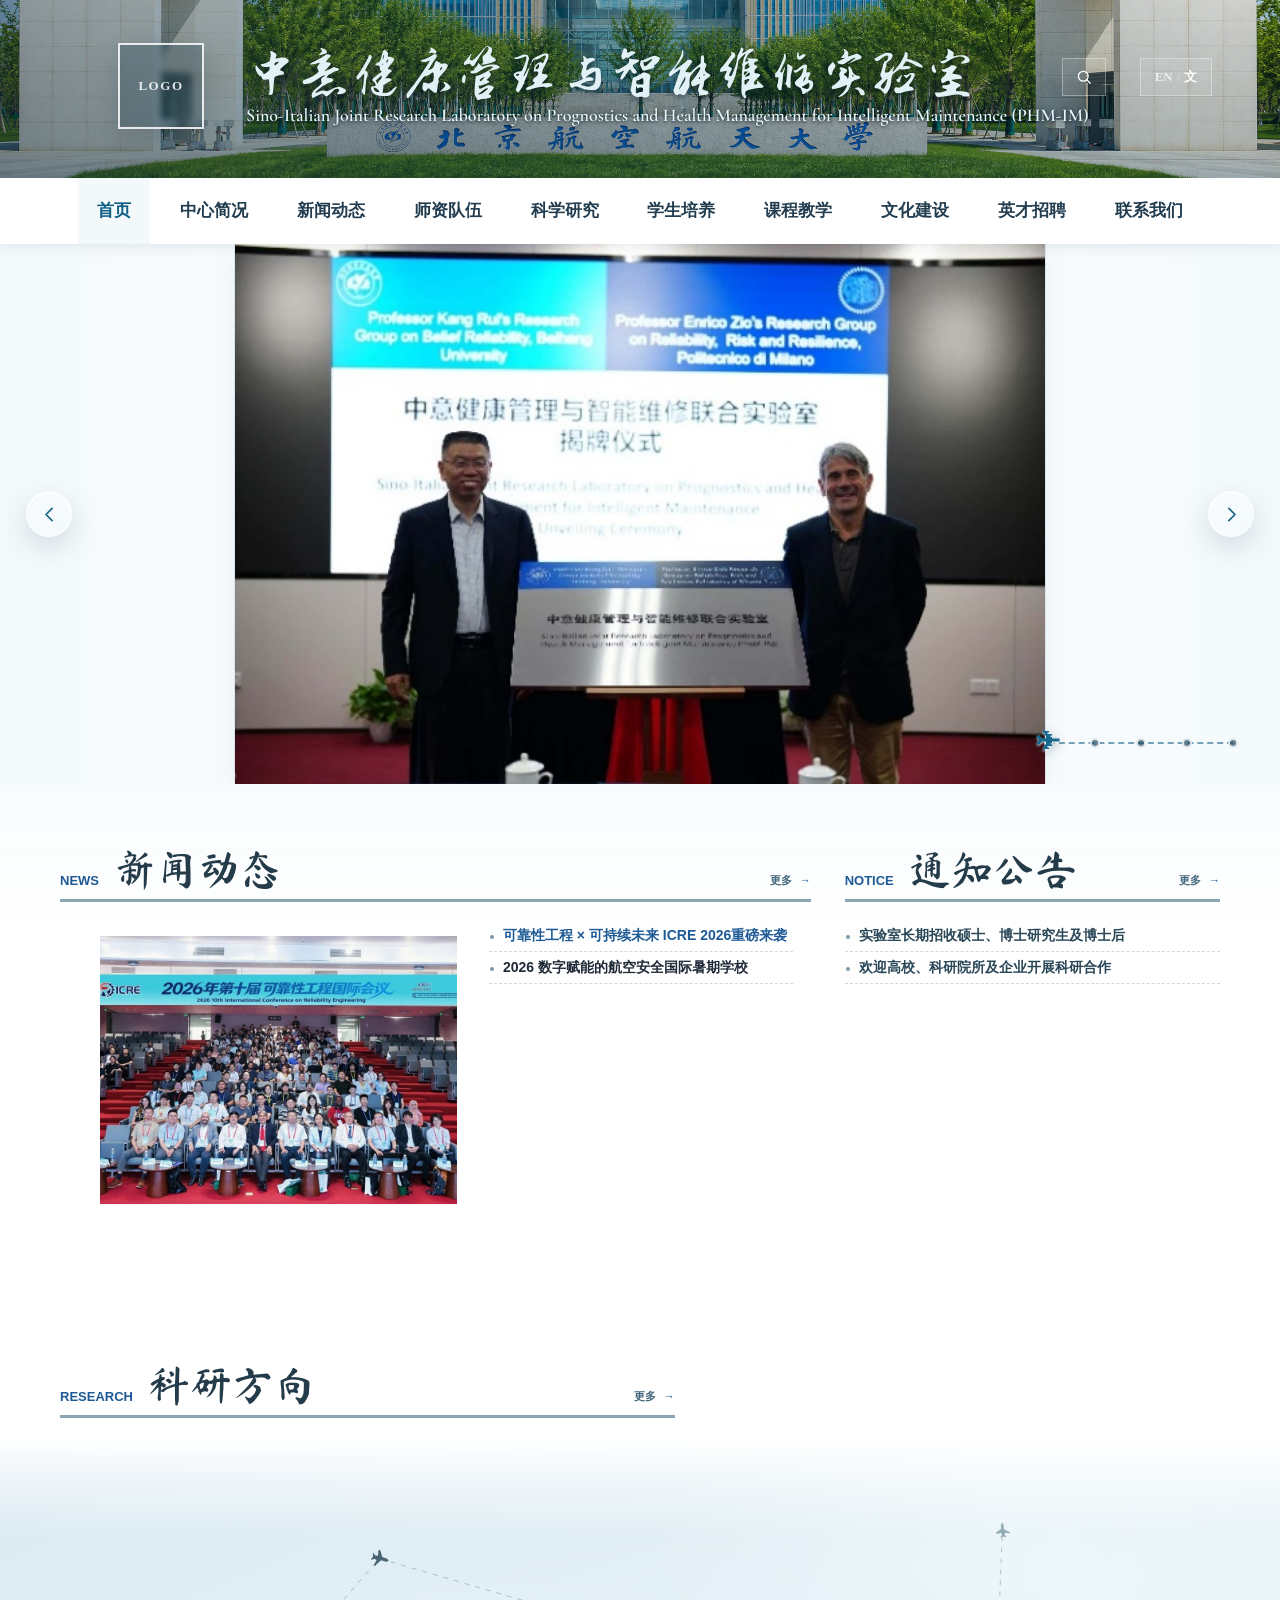
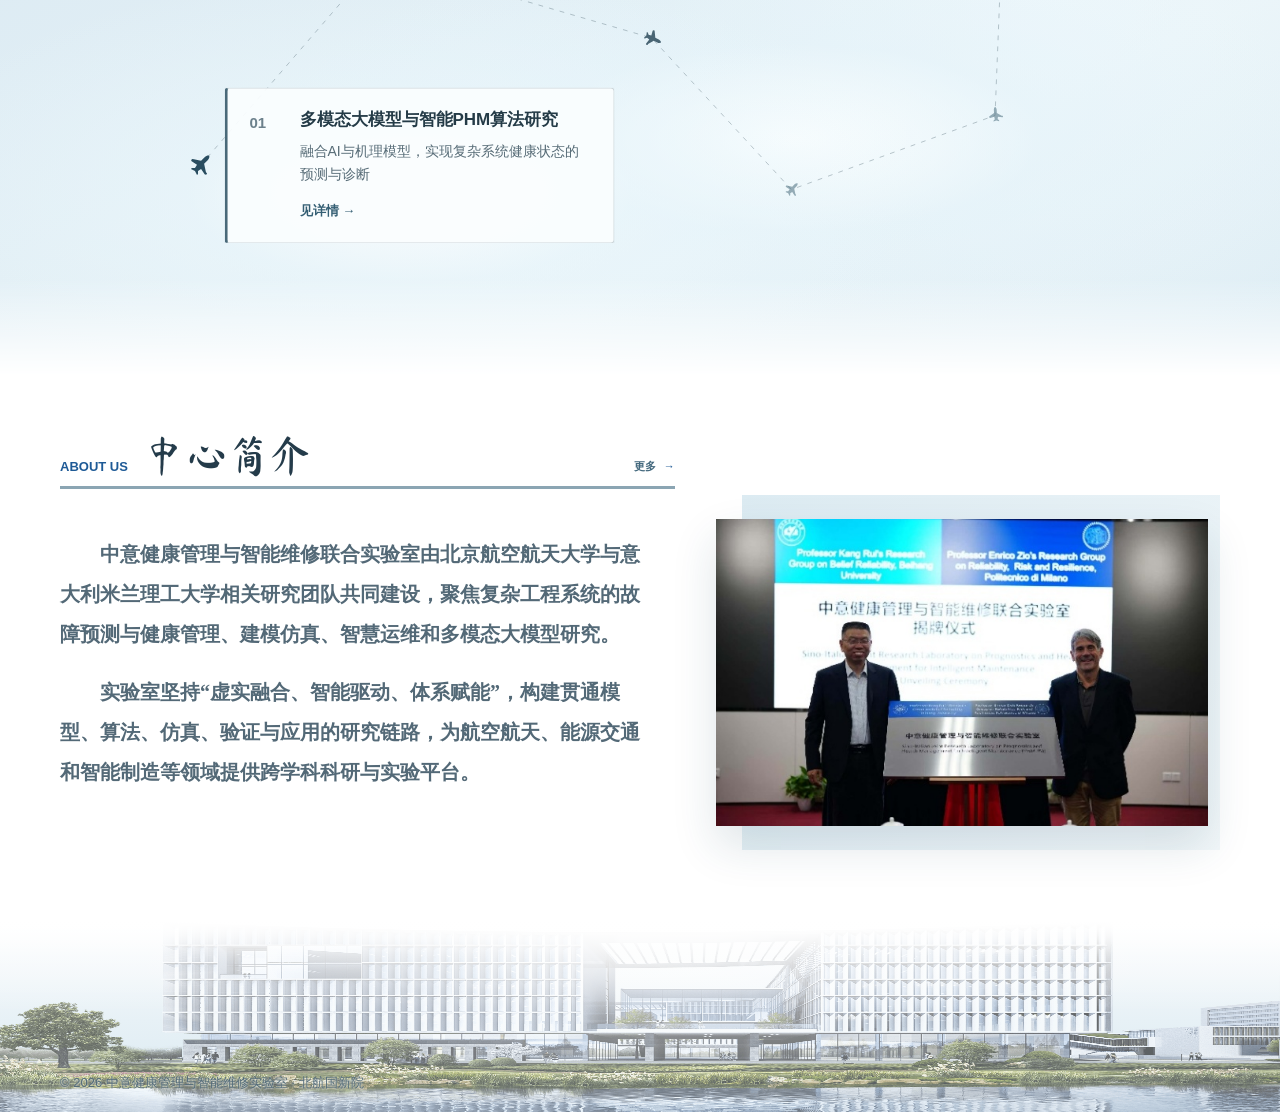
==== commit 7fe661a5: "Publish team homepage" ====
--- a/index.html
+++ b/index.html
@@ -5,10 +5,16 @@
   <meta name="viewport" content="width=device-width, initial-scale=1">
   <meta name="description" content="中意健康管理与智能维修联合实验室，聚焦复杂装备智能运维、故障预测与健康管理、数字孪生建模与韧性可靠性分析。">
   <title>中意健康管理与智能维修实验室 - 北航国新院</title>
-  <link rel="preconnect" href="https://fonts.googleapis.com">
-  <link rel="preconnect" href="https://fonts.gstatic.com" crossorigin>
-  <link href="https://fonts.googleapis.com/css2?family=Inter:wght@400;500;600&amp;display=swap" rel="stylesheet">
-  <link rel="stylesheet" href="assets/css/styles.css?v=24">
+  <link rel="preload" href="assets/fonts/ZhiMangXing-BrandSubset.ttf" as="font" type="font/ttf" crossorigin>
+  <link rel="preload" href="assets/fonts/CormorantGaramond-BrandSubset.ttf" as="font" type="font/ttf" crossorigin>
+  <link rel="preload" href="assets/fonts/MaShanZheng-HomeTitles.ttf" as="font" type="font/ttf" crossorigin>
+  <link rel="stylesheet" href="assets/css/styles.css?v=26">
+  <link rel="stylesheet" href="https://fontsapi.zeoseven.com/292/main/result.css" media="print" onload="this.media='all'">
+  <link rel="stylesheet" href="https://fontsapi.zeoseven.com/285/main/result.css" media="print" onload="this.media='all'">
+  <noscript>
+    <link rel="stylesheet" href="https://fontsapi.zeoseven.com/292/main/result.css">
+    <link rel="stylesheet" href="https://fontsapi.zeoseven.com/285/main/result.css">
+  </noscript>
 </head>
 <body>
   <header class="site-header">
--- a/assets/css/styles.css
+++ b/assets/css/styles.css
@@ -1,9 +1,6 @@
-@import url("https://fontsapi.zeoseven.com/292/main/result.css");
-@import url("https://fontsapi.zeoseven.com/285/main/result.css");
-
 @font-face {
   font-family: "Zhi Mang Xing";
-  src: url("../fonts/ZhiMangXing-Regular.ttf") format("truetype");
+  src: url("../fonts/ZhiMangXing-BrandSubset.ttf") format("truetype");
   font-style: normal;
   font-weight: 400;
   font-display: swap;
@@ -11,9 +8,9 @@
 
 @font-face {
   font-family: "Cormorant Garamond";
-  src: url("../fonts/CormorantGaramond-Variable.ttf") format("truetype");
+  src: url("../fonts/CormorantGaramond-BrandSubset.ttf") format("truetype");
   font-style: normal;
-  font-weight: 300 700;
+  font-weight: 600;
   font-display: swap;
 }
 
@@ -1581,7 +1578,7 @@
 
 .home-block-heading-main small {
   color: var(--blue);
-  font-family: "Inter", Arial, sans-serif;
+  font-family: Arial, sans-serif;
   font-size: 13px;
   font-weight: 900;
   letter-spacing: 0;
@@ -1958,7 +1955,7 @@
   top: 22px;
   left: 22px;
   color: #6c818c;
-  font-family: "Inter", Arial, sans-serif;
+  font-family: Arial, sans-serif;
   font-size: 15px;
   font-weight: 700;
 }
@@ -3455,7 +3452,7 @@
   background:
     linear-gradient(90deg, rgba(5, 38, 55, .42) 0%, rgba(7, 51, 70, .28) 58%, rgba(8, 57, 77, .12) 100%),
     linear-gradient(180deg, rgba(7, 43, 62, .04), rgba(8, 57, 80, .24)),
-    url("../../image/school_bg-enhanced.png") center 70% / 100% 210% no-repeat;
+    url("../../image/school_bg-enhanced.webp") center 70% / 100% 210% no-repeat;
 }
 
 .brand-banner-inner {
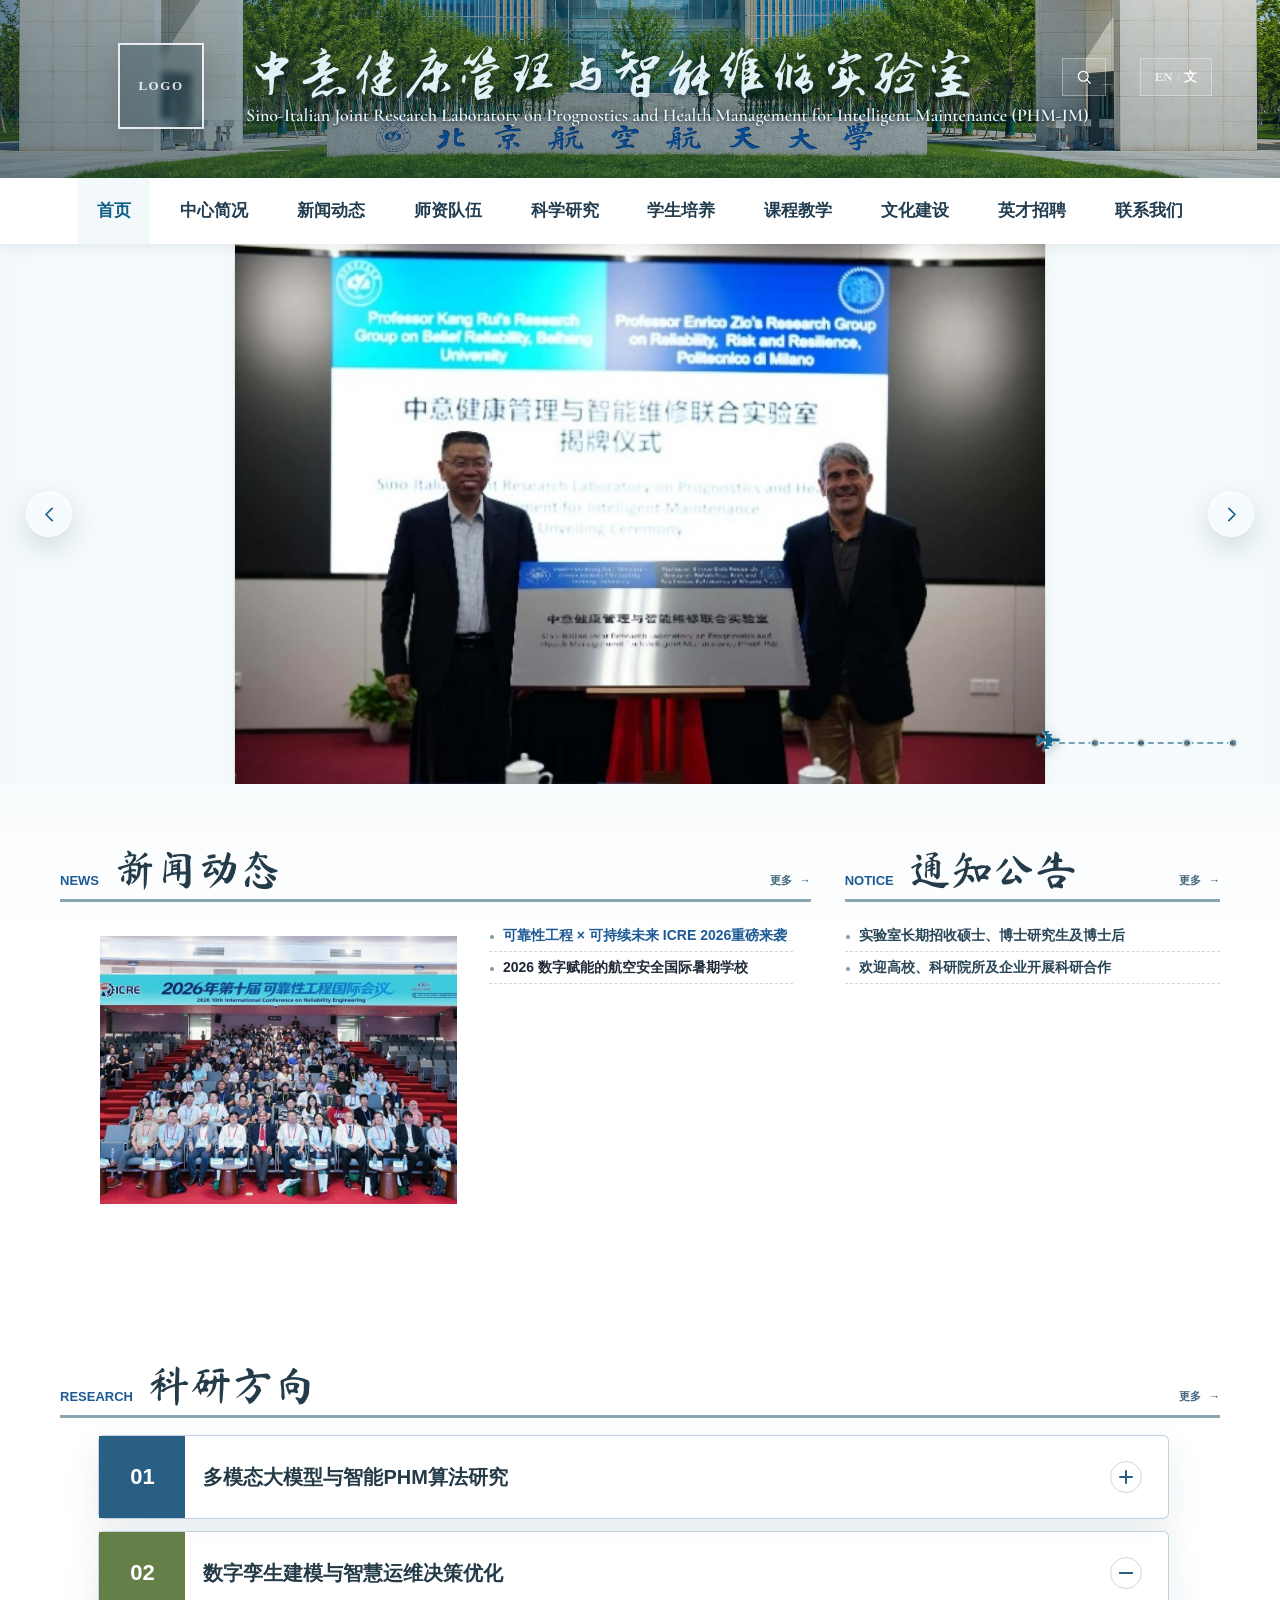
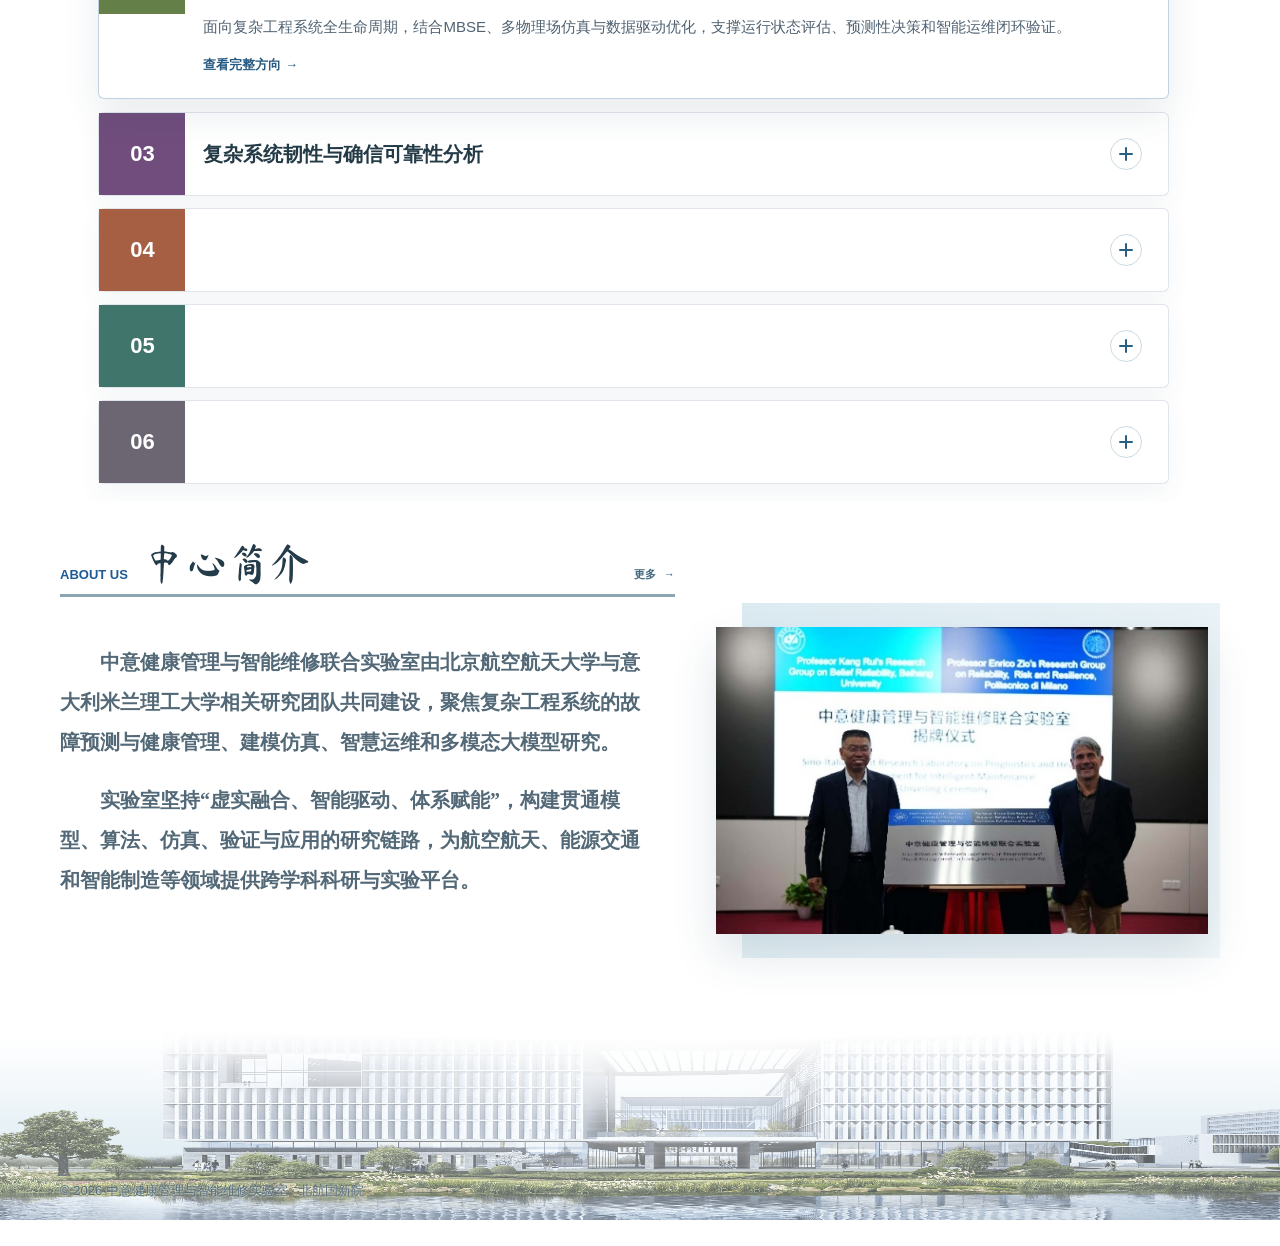
==== commit 87b5ad8c: "Publish team homepage" ====
--- a/index.html
+++ b/index.html
@@ -8,13 +8,16 @@
   <link rel="preload" href="assets/fonts/ZhiMangXing-BrandSubset.ttf" as="font" type="font/ttf" crossorigin>
   <link rel="preload" href="assets/fonts/CormorantGaramond-BrandSubset.ttf" as="font" type="font/ttf" crossorigin>
   <link rel="preload" href="assets/fonts/MaShanZheng-HomeTitles.ttf" as="font" type="font/ttf" crossorigin>
-  <link rel="stylesheet" href="assets/css/styles.css?v=26">
-  <link rel="stylesheet" href="https://fontsapi.zeoseven.com/292/main/result.css" media="print" onload="this.media='all'">
-  <link rel="stylesheet" href="https://fontsapi.zeoseven.com/285/main/result.css" media="print" onload="this.media='all'">
-  <noscript>
-    <link rel="stylesheet" href="https://fontsapi.zeoseven.com/292/main/result.css">
-    <link rel="stylesheet" href="https://fontsapi.zeoseven.com/285/main/result.css">
-  </noscript>
+  <link rel="stylesheet" href="assets/css/styles.css?v=35">
+  <script src="assets/js/publications.js" defer></script>
+  <script src="assets/js/content-data.js" defer></script>
+  <script src="assets/js/site-config.js" defer></script>
+  <script src="assets/js/site-search.js" defer></script>
+  <script src="assets/js/home-interactions.js?v=40" defer></script>
+  <script src="assets/js/site-navigation.js" defer></script>
+  <script src="assets/js/scroll-reveal.js?v=2" defer></script>
+  <script src="assets/js/research-topics.js?v=3" defer></script>
+  <script src="assets/js/main.js?v=12" defer></script>
 </head>
 <body>
   <header class="site-header">
@@ -142,7 +145,7 @@
       <section class="lab-carousel home-hero-carousel" data-lab-carousel aria-roledescription="轮播图">
         <div class="lab-carousel-slides" aria-live="off">
           <figure class="lab-slide is-active">
-            <img src="image/lab1.png" alt="实验室图片 1">
+            <img src="image/lab1.png" alt="实验室图片 1" width="624" height="416" decoding="async" fetchpriority="high">
           </figure>
           <figure class="lab-slide">
             <img src="image/lab2.png" alt="实验室图片 2" loading="lazy">
@@ -190,7 +193,7 @@
             </header>
             <div class="home-news-board" data-home-news-board>
               <figure class="home-news-cover" aria-label="新闻封面图">
-                <img class="is-active" src="image/icre-2026-cover.jpg" alt="ICRE 2026会议参会人员合影" data-home-news-cover="0">
+                <img class="is-active" src="image/icre-2026-cover.jpg" alt="ICRE 2026会议参会人员合影" width="1016" height="678" decoding="async" fetchpriority="high" data-home-news-cover="0">
                 <img src="image/summer-school-2026.jpg" alt="2026 数字赋能的航空安全国际暑期学校合影" data-home-news-cover="1" loading="lazy">
               </figure>
               <div class="home-news-list">
@@ -233,53 +236,78 @@
             </div>
             <a class="home-more" href="#research" data-page-link="research">更多</a>
           </header>
-          <div class="home-direction-constellation" aria-label="科研方向动态星域">
-            <canvas class="home-research-starfield" data-home-research-starfield aria-hidden="true"></canvas>
-            <div class="home-research-sequence" data-home-research-sequence>
-              <svg class="home-research-sequence-line" viewBox="0 0 100 100" preserveAspectRatio="none" aria-hidden="true">
-                <polyline points="10,58 26,14 50,31 61,63 78,46 78,7"></polyline>
-              </svg>
-
-              <div class="home-research-sequence-item is-populated" data-research-sequence-item style="--node-x: 10%; --node-y: 58%; --panel-x: 14px; --plane-angle: 0deg;">
-                <button class="home-research-sequence-trigger" type="button" aria-expanded="false" aria-label="查看多模态大模型与智能PHM算法研究">
-                  <span class="home-research-sequence-marker"></span>
-                </button>
-                <article class="home-research-sequence-card">
-                  <span class="home-research-sequence-number">01</span>
-                  <strong>多模态大模型与智能PHM算法研究</strong>
-                  <p>融合AI与机理模型，实现复杂系统健康状态的预测与诊断</p>
-                  <a href="#research" data-home-research-index="0">见详情 <span aria-hidden="true">→</span></a>
-                </article>
-              </div>
-
-              <div class="home-research-sequence-item is-populated" data-research-sequence-item style="--node-x: 26%; --node-y: 14%; --panel-x: -40px; --plane-angle: 62deg;">
-                <button class="home-research-sequence-trigger" type="button" aria-expanded="false" aria-label="查看数字孪生建模与智慧运维决策优化">
-                  <span class="home-research-sequence-marker"></span>
-                </button>
-                <article class="home-research-sequence-card">
-                  <span class="home-research-sequence-number">02</span>
-                  <strong>数字孪生建模与智慧运维决策优化</strong>
-                  <p>通过虚实一体化仿真实现工程系统运行与保障的智能决策</p>
-                  <a href="#research" data-home-research-index="1">见详情 <span aria-hidden="true">→</span></a>
-                </article>
-              </div>
-
-              <div class="home-research-sequence-item is-populated" data-research-sequence-item style="--node-x: 50%; --node-y: 31%; --panel-x: -130px; --plane-angle: 72deg;">
-                <button class="home-research-sequence-trigger" type="button" aria-expanded="false" aria-label="查看复杂系统韧性与确信可靠性分析">
-                  <span class="home-research-sequence-marker"></span>
-                </button>
-                <article class="home-research-sequence-card">
-                  <span class="home-research-sequence-number">03</span>
-                  <strong>复杂系统韧性与确信可靠性分析</strong>
-                  <p>揭示系统结构演化规律，量化系统抗扰与恢复能力</p>
-                  <a href="#research" data-home-research-index="2">见详情 <span aria-hidden="true">→</span></a>
-                </article>
-              </div>
-
-              <span class="home-research-sequence-item is-placeholder" style="--node-x: 61%; --node-y: 63%; --plane-angle: 0deg;" aria-hidden="true"><span class="home-research-sequence-marker"></span></span>
-              <span class="home-research-sequence-item is-placeholder" style="--node-x: 78%; --node-y: 46%; --plane-angle: -48deg;" aria-hidden="true"><span class="home-research-sequence-marker"></span></span>
-              <span class="home-research-sequence-item is-placeholder" style="--node-x: 78%; --node-y: 7%; --plane-angle: -48deg;" aria-hidden="true"><span class="home-research-sequence-marker"></span></span>
-            </div>
+          <div class="home-direction-list" aria-label="科研方向列表">
+            <details class="home-direction-card" data-home-direction-card>
+              <summary>
+                <span class="home-direction-number">01</span>
+                <h3>多模态大模型与智能PHM算法研究</h3>
+                <span class="home-direction-toggle" aria-hidden="true"></span>
+              </summary>
+              <div class="home-direction-detail">
+                <p>融合传感信号、运行参数、维修记录、环境条件等多源信息，构建面向复杂工程系统健康状态预测、智能诊断和效能验证的PHM大模型方法。</p>
+                <a href="#research" data-home-research-index="0">查看完整方向 <span aria-hidden="true">→</span></a>
+              </div>
+            </details>
+
+            <details class="home-direction-card" data-home-direction-card>
+              <summary>
+                <span class="home-direction-number">02</span>
+                <h3>数字孪生建模与智慧运维决策优化</h3>
+                <span class="home-direction-toggle" aria-hidden="true"></span>
+              </summary>
+              <div class="home-direction-detail">
+                <p>面向复杂工程系统全生命周期，结合MBSE、多物理场仿真与数据驱动优化，支撑运行状态评估、预测性决策和智能运维闭环验证。</p>
+                <a href="#research" data-home-research-index="1">查看完整方向 <span aria-hidden="true">→</span></a>
+              </div>
+            </details>
+
+            <details class="home-direction-card" data-home-direction-card>
+              <summary>
+                <span class="home-direction-number">03</span>
+                <h3>复杂系统韧性与确信可靠性分析</h3>
+                <span class="home-direction-toggle" aria-hidden="true"></span>
+              </summary>
+              <div class="home-direction-detail">
+                <p>融合复杂网络建模、人工智能分析与数字孪生仿真，刻画系统在多扰动、多耦合和多不确定条件下的结构脆弱性、恢复能力与可靠性。</p>
+                <a href="#research" data-home-research-index="2">查看完整方向 <span aria-hidden="true">→</span></a>
+              </div>
+            </details>
+
+            <details class="home-direction-card" data-home-direction-card>
+              <summary>
+                <span class="home-direction-number">04</span>
+                <h3></h3>
+                <span class="home-direction-toggle" aria-hidden="true"></span>
+              </summary>
+              <div class="home-direction-detail">
+                <p>围绕低空飞行器、无人系统和新型运载平台，研究运行风险识别、健康监测、任务保障与安全评估方法，服务低空应用场景的可靠运行。</p>
+                <a href="#research-projects" data-page-link="research-projects">查看相关项目 <span aria-hidden="true">→</span></a>
+              </div>
+            </details>
+
+            <details class="home-direction-card" data-home-direction-card>
+              <summary>
+                <span class="home-direction-number">05</span>
+                <h3></h3>
+                <span class="home-direction-toggle" aria-hidden="true"></span>
+              </summary>
+              <div class="home-direction-detail">
+                <p>面向航空运维、智能制造和能源交通等场景，探索多智能体协同、知识驱动推理和自主任务规划，提升复杂系统运行维护的智能化水平。</p>
+                <a href="#research-projects" data-page-link="research-projects">查看相关项目 <span aria-hidden="true">→</span></a>
+              </div>
+            </details>
+
+            <details class="home-direction-card" data-home-direction-card>
+              <summary>
+                <span class="home-direction-number">06</span>
+                <h3></h3>
+                <span class="home-direction-toggle" aria-hidden="true"></span>
+              </summary>
+              <div class="home-direction-detail">
+                <p>依托中意联合实验室和产业合作基础，推进可靠性、维修性、保障性与PHM技术在重大工程系统中的验证、转化和国际协同研究。</p>
+                <a href="#research-cooperation" data-page-link="research-cooperation">查看科研合作 <span aria-hidden="true">→</span></a>
+              </div>
+            </details>
           </div>
         </div>
       </section>
@@ -962,14 +990,5 @@
     </div>
   </footer>
 
-  <script src="assets/js/publications.js" defer></script>
-  <script src="assets/js/content-data.js"></script>
-  <script src="assets/js/site-config.js"></script>
-  <script src="assets/js/site-search.js"></script>
-  <script src="assets/js/home-interactions.js?v=37"></script>
-  <script src="assets/js/site-navigation.js"></script>
-  <script src="assets/js/scroll-reveal.js?v=2"></script>
-  <script src="assets/js/research-topics.js?v=3"></script>
-  <script src="assets/js/main.js?v=9"></script>
 </body>
 </html>
--- a/assets/css/styles.css
+++ b/assets/css/styles.css
@@ -1800,325 +1800,164 @@
 .home-directions .section-shell {
   position: relative;
   z-index: 1;
-}
-
-.home-direction-constellation {
-  isolation: isolate;
-  position: relative;
-  left: 50%;
-  z-index: 1;
-  width: 100vw;
-  max-width: none;
-  height: 540px;
+  --home-direction-indent: clamp(32px, 3vw, 52px);
+  --home-direction-right-gap: clamp(42px, 4vw, 66px);
+}
+
+.home-directions .home-block-heading {
+  width: 100%;
+}
+
+.home-direction-list {
+  display: grid;
+  gap: 12px;
+  margin-left: var(--home-direction-indent);
+  margin-right: var(--home-direction-right-gap);
+}
+
+.home-direction-card {
+  border: 1px solid rgba(37, 75, 114, .14);
+  border-radius: 6px;
+  background: rgba(255, 255, 255, .86);
+  box-shadow: 0 10px 26px rgba(36, 64, 92, .055);
+  transition: border-color .2s ease, box-shadow .2s ease, transform .2s ease;
+}
+
+.home-direction-card:hover,
+.home-direction-card[open] {
+  border-color: rgba(31, 92, 141, .28);
+  box-shadow: 0 16px 36px rgba(36, 64, 92, .1);
+}
+
+.home-direction-card[open] {
+  transform: translateY(-1px);
+}
+
+.home-direction-card summary {
+  display: grid;
+  grid-template-columns: 86px minmax(0, 1fr) 38px;
+  gap: 18px;
+  align-items: center;
+  min-height: 82px;
+  padding: 0 20px 0 0;
+  cursor: pointer;
+  list-style: none;
+}
+
+.home-direction-card summary::-webkit-details-marker {
+  display: none;
+}
+
+.home-direction-number {
+  display: grid;
+  align-self: stretch;
+  color: #fff;
+  background: #285f83;
+  font-family: Arial, sans-serif;
+  font-size: 22px;
+  font-weight: 800;
+  place-items: center;
+}
+
+.home-direction-card:nth-child(2) .home-direction-number {
+  background: #657f49;
+}
+
+.home-direction-card:nth-child(3) .home-direction-number {
+  background: #704d7d;
+}
+
+.home-direction-card:nth-child(4) .home-direction-number {
+  background: #a65f42;
+}
+
+.home-direction-card:nth-child(5) .home-direction-number {
+  background: #3f756b;
+}
+
+.home-direction-card:nth-child(6) .home-direction-number {
+  background: #6c6572;
+}
+
+.home-direction-card h3 {
   margin: 0;
-  padding: 0;
-  overflow: hidden;
-  background:
-    radial-gradient(ellipse at 32% 66%, rgba(255, 255, 255, .9) 0, rgba(235, 247, 252, .58) 18%, transparent 44%),
-    radial-gradient(ellipse at 62% 56%, rgba(252, 255, 255, .84) 0, rgba(228, 243, 250, .48) 22%, transparent 48%),
-    radial-gradient(circle at 83% 28%, rgba(240, 249, 253, .7), transparent 36%),
-    linear-gradient(155deg, #dbeaf3 0%, #e2eff5 38%, #e8f3f7 66%, #dcecf4 100%);
-  -webkit-mask-image: linear-gradient(to bottom, transparent 0, rgba(0, 0, 0, .42) 7%, #000 18%, #000 82%, rgba(0, 0, 0, .42) 93%, transparent 100%);
-  mask-image: linear-gradient(to bottom, transparent 0, rgba(0, 0, 0, .42) 7%, #000 18%, #000 82%, rgba(0, 0, 0, .42) 93%, transparent 100%);
-  transform: translateX(-50%);
-}
-
-.home-research-starfield {
-  display: block;
-  width: 100%;
-  height: 100%;
-}
-
-.home-research-sequence {
-  position: absolute;
-  inset: 8% 4% 7%;
-  z-index: 2;
-  pointer-events: none;
-  transform: translate(2%, 4%);
-}
-
-.home-research-sequence-line {
-  display: block;
-  position: absolute;
-  inset: 0;
-  width: 100%;
-  height: 100%;
-  overflow: visible;
-}
-
-.home-research-sequence-line polyline {
-  fill: none;
-  stroke: rgba(69, 91, 103, .34);
-  stroke-width: 1;
-  stroke-dasharray: 4 7;
-  stroke-linecap: round;
-  stroke-linejoin: round;
-  vector-effect: non-scaling-stroke;
-}
-
-.home-research-sequence-item {
-  position: absolute;
-  top: var(--node-y);
-  left: var(--node-x);
-  z-index: 2;
-  width: 16px;
-  height: 16px;
-  transform: translate(-50%, -50%);
-}
-
-.home-research-sequence-item.is-populated {
-  pointer-events: auto;
-}
-
-.home-research-sequence-trigger {
+  min-height: 1.35em;
+  color: #243b47;
+  font-size: 20px;
+  font-weight: 730;
+  line-height: 1.35;
+}
+
+.home-direction-toggle {
   display: grid;
-  position: absolute;
-  inset: -8px;
   width: 32px;
   height: 32px;
-  padding: 0;
-  border: 0;
+  border: 1px solid rgba(40, 95, 131, .24);
   border-radius: 50%;
-  color: inherit;
-  background: transparent;
-  cursor: pointer;
   place-items: center;
 }
 
-.home-research-sequence-trigger:focus-visible {
-  outline: 2px solid rgba(45, 79, 96, .65);
-  outline-offset: 3px;
-}
-
-.home-research-sequence-marker {
-  display: block;
-  width: 19px;
-  height: 19px;
-  background: #496574;
-  filter: drop-shadow(0 2px 3px rgba(42, 66, 78, .2));
-  -webkit-mask: url("data:image/svg+xml,%3Csvg xmlns='http://www.w3.org/2000/svg' viewBox='0 0 24 24'%3E%3Cpath fill='black' d='M17.8 19.2 16 11l3.5-3.5C21 6 21.5 4 21 3c-1-.5-3 0-4.5 1.5L13 8 4.8 6.2c-.5-.1-.9.1-1.1.5l-.3.5c-.2.5-.1 1 .3 1.3L9 12l-2 3H4l-1 1 4 2 2 4 1-1v-3l3-2 3.5 5.3c.3.4.8.5 1.3.3l.5-.2c.4-.3.6-.7.5-1.2z'/%3E%3C/svg%3E") center / contain no-repeat;
-  mask: url("data:image/svg+xml,%3Csvg xmlns='http://www.w3.org/2000/svg' viewBox='0 0 24 24'%3E%3Cpath fill='black' d='M17.8 19.2 16 11l3.5-3.5C21 6 21.5 4 21 3c-1-.5-3 0-4.5 1.5L13 8 4.8 6.2c-.5-.1-.9.1-1.1.5l-.3.5c-.2.5-.1 1 .3 1.3L9 12l-2 3H4l-1 1 4 2 2 4 1-1v-3l3-2 3.5 5.3c.3.4.8.5 1.3.3l.5-.2c.4-.3.6-.7.5-1.2z'/%3E%3C/svg%3E") center / contain no-repeat;
-  transform: rotate(var(--plane-angle, 0deg));
-  transition: width .35s ease, height .35s ease, background-color .35s ease, filter .35s ease, transform .35s ease;
-}
-
-.home-research-sequence-item.is-placeholder .home-research-sequence-marker {
-  width: 16px;
-  height: 16px;
-  background: rgba(93, 125, 140, .62);
-  filter: none;
-}
-
-.home-research-sequence-item.is-active {
-  z-index: 5;
-}
-
-.home-research-sequence-item.is-active .home-research-sequence-marker {
-  width: 23px;
-  height: 23px;
-  background: #294d60;
-  filter: drop-shadow(0 3px 5px rgba(37, 65, 79, .28));
-  transform: rotate(var(--plane-angle, 0deg)) scale(1.06);
-}
-
-.home-research-sequence-card {
-  visibility: hidden;
-  position: absolute;
-  top: 50%;
-  left: var(--panel-x);
-  width: min(390px, calc(100vw - 48px));
-  min-height: 132px;
-  padding: 20px 24px 18px 72px;
+.home-direction-toggle::before,
+.home-direction-toggle::after {
+  grid-area: 1 / 1;
+  width: 14px;
+  height: 2px;
+  border-radius: 2px;
+  background: #285f83;
+  content: "";
+  transition: transform .2s ease;
+}
+
+.home-direction-toggle::after {
+  transform: rotate(90deg);
+}
+
+.home-direction-card[open]:not(.is-closing) .home-direction-toggle::after {
+  transform: rotate(0deg);
+}
+
+.home-direction-detail {
+  display: grid;
+  gap: 13px;
+  max-height: 0;
+  padding: 0 72px 0 104px;
   overflow: hidden;
-  border: 1px solid rgba(77, 101, 113, .25);
-  border-left: 3px solid #496979;
-  border-radius: 4px;
   opacity: 0;
-  color: #293e49;
-  background: rgba(250, 253, 254, .94);
-  box-shadow: 0 16px 36px rgba(42, 65, 77, .13);
-  clip-path: inset(0 100% 0 0);
-  transform: translate(10px, -50%);
-  transition: clip-path .56s cubic-bezier(.22, .8, .24, 1), opacity .28s ease, transform .56s cubic-bezier(.22, .8, .24, 1), visibility 0s linear .56s;
-}
-
-.home-research-sequence-item.is-active .home-research-sequence-card {
-  visibility: visible;
+  color: #506272;
+  font-size: 15px;
+  line-height: 1.75;
+  transform: translateY(-6px);
+  transition:
+    max-height .52s cubic-bezier(.22, .8, .24, 1),
+    padding-bottom .52s cubic-bezier(.22, .8, .24, 1),
+    opacity .34s ease,
+    transform .52s cubic-bezier(.22, .8, .24, 1);
+}
+
+.home-direction-card[open]:not(.is-closing) .home-direction-detail {
+  max-height: 260px;
+  padding-bottom: 22px;
   opacity: 1;
-  clip-path: inset(0 0 0 0);
-  transform: translate(18px, -50%);
-  transition-delay: 0s;
-}
-
-.home-research-sequence-number {
-  position: absolute;
-  top: 22px;
-  left: 22px;
-  color: #6c818c;
-  font-family: Arial, sans-serif;
-  font-size: 15px;
-  font-weight: 700;
-}
-
-.home-research-sequence-card strong {
-  display: block;
-  margin: 0 0 8px;
-  color: #243b47;
-  font-family: var(--font-body);
-  font-size: 17px;
-  font-weight: 720;
-  line-height: 1.45;
-}
-
-.home-research-sequence-card p {
-  margin: 0 0 9px;
-  color: #576c77;
-  font-size: 14px;
-  line-height: 1.65;
-}
-
-.home-research-sequence-card a {
-  color: #355f74;
+  transform: translateY(0);
+}
+
+.home-direction-detail p {
+  margin: 0;
+}
+
+.home-direction-detail a {
+  justify-self: start;
+  color: #275a82;
   font-size: 13px;
-  font-weight: 700;
+  font-weight: 750;
   text-decoration: none;
 }
 
-.home-research-sequence-card a:hover,
-.home-research-sequence-card a:focus-visible {
-  color: #203f50;
+.home-direction-detail a:hover,
+.home-direction-detail a:focus-visible {
+  color: #173e61;
   text-decoration: underline;
   text-underline-offset: 3px;
-}
-
-.home-direction-star {
-  display: grid;
-  position: absolute;
-  z-index: 2;
-  width: 176px;
-  height: 176px;
-  color: #1c6d94;
-  place-items: center;
-  text-align: center;
-}
-
-.home-direction-star.is-one {
-  top: 22px;
-  left: 4%;
-}
-
-.home-direction-star.is-two {
-  top: 104px;
-  left: 19%;
-}
-
-.home-direction-star.is-three {
-  top: 22px;
-  left: 34%;
-}
-
-.home-direction-star.is-four {
-  top: 104px;
-  left: 49%;
-}
-
-.home-direction-star.is-five {
-  top: 22px;
-  left: 64%;
-}
-
-.home-direction-star.is-six {
-  top: 104px;
-  left: 79%;
-}
-
-.home-direction-star-core {
-  display: grid;
-  width: 176px;
-  height: 176px;
-  place-items: center;
-  border: 10px solid currentColor;
-  border-radius: 50%;
-  background: rgba(255, 255, 255, .34);
-  box-shadow: inset 0 0 0 1px rgba(255, 255, 255, .52), 0 18px 42px rgba(31, 79, 104, .08);
-  transition: box-shadow .2s ease, transform .2s ease;
-}
-
-.home-direction-star.is-one {
-  color: #276b9a;
-}
-
-.home-direction-star.is-two {
-  color: #d6a63f;
-}
-
-.home-direction-star.is-three {
-  color: #2f3f55;
-}
-
-.home-direction-star.is-four {
-  color: #4b8f68;
-}
-
-.home-direction-star.is-five {
-  color: #b75d63;
-}
-
-.home-direction-star.is-six {
-  color: #8aa5b4;
-}
-
-.home-direction-star.is-four .home-particle-star-core {
-  position: relative;
-  overflow: visible;
-  border: 0;
-  background: transparent;
-  box-shadow: none;
-}
-
-.home-particle-star-canvas {
-  display: block;
-  position: absolute;
-  top: 50%;
-  left: 50%;
-  width: 230px;
-  height: 230px;
-  pointer-events: none;
-  transform: translate(-50%, -50%);
-}
-
-.home-direction-star:hover .home-direction-star-core {
-  box-shadow: inset 0 0 0 1px rgba(255, 255, 255, .72), 0 22px 52px rgba(31, 79, 104, .14);
-  transform: translateY(-4px);
-}
-
-.home-direction-star-label {
-  display: grid;
-  width: 128px;
-  min-height: 72px;
-  place-items: center;
-  color: #27495c;
-  line-height: 1.45;
-}
-
-.home-direction-star-label b {
-  display: block;
-  margin-bottom: 5px;
-  color: currentColor;
-  font-size: 12px;
-  font-weight: 800;
-  letter-spacing: .12em;
-}
-
-.home-direction-star-label strong {
-  display: block;
-  color: #27495c;
-  font-size: 14px;
-  font-weight: 680;
-}
-
-.home-direction-star:hover .home-direction-star-label strong {
-  color: var(--blue);
 }
 
 .home-about {
@@ -2950,12 +2789,8 @@
     gap: 10px;
   }
 
-  .home-direction-star-label {
-    width: 210px;
-  }
-
-  .home-direction-star-label strong {
-    font-size: 15px;
+  .home-direction-card h3 {
+    font-size: 18px;
   }
 
   .home-about-grid {
@@ -3018,77 +2853,43 @@
     aspect-ratio: 16 / 10;
   }
 
-  .home-direction-constellation {
-    display: block;
-    height: 390px;
-    padding-top: 0;
-  }
-
-  .home-research-sequence {
-    right: 2%;
-    left: 2%;
-  }
-
-  .home-research-sequence-card {
-    width: min(252px, calc(100vw - 48px));
-    min-height: 122px;
-    padding: 17px 16px 15px 54px;
-  }
-
-  .home-research-sequence-number {
-    top: 19px;
-    left: 17px;
-    font-size: 13px;
-  }
-
-  .home-research-sequence-card strong {
-    font-size: 15px;
-  }
-
-  .home-research-sequence-card p {
-    font-size: 12.5px;
-    line-height: 1.55;
-  }
-
-  .home-direction-star.is-one,
-  .home-direction-star.is-two,
-  .home-direction-star.is-three,
-  .home-direction-star.is-four,
-  .home-direction-star.is-five,
-  .home-direction-star.is-six {
-    position: relative;
-    top: auto;
-    left: auto;
-    width: auto;
-    height: auto;
-    grid-column: auto;
-    grid-row: auto;
-    transform: none;
-  }
-
-  .home-direction-star-core {
-    width: min(42vw, 148px);
-    height: min(42vw, 148px);
-    border-width: 8px;
-  }
-
-  .home-particle-star-canvas {
-    width: min(56vw, 205px);
-    height: min(56vw, 205px);
-  }
-
-  .home-direction-star-label {
-    width: 108px;
-    min-height: 62px;
-  }
-
-  .home-direction-star-label strong {
-    font-size: 12px;
-    line-height: 1.4;
-  }
-
-  .home-direction-star-label b {
-    font-size: 10px;
+  .home-direction-list {
+    gap: 10px;
+    width: 100%;
+    margin-left: 0;
+    margin-right: 0;
+  }
+
+  .home-direction-card summary {
+    grid-template-columns: 58px minmax(0, 1fr) 30px;
+    gap: 12px;
+    min-height: 70px;
+    padding-right: 12px;
+  }
+
+  .home-direction-number {
+    font-size: 17px;
+  }
+
+  .home-direction-card h3 {
+    font-size: 16px;
+    line-height: 1.42;
+  }
+
+  .home-direction-toggle {
+    width: 28px;
+    height: 28px;
+  }
+
+  .home-direction-detail {
+    padding: 0 18px 0 70px;
+    font-size: 13.5px;
+    line-height: 1.7;
+  }
+
+  .home-direction-card[open]:not(.is-closing) .home-direction-detail {
+    max-height: 340px;
+    padding-bottom: 18px;
   }
 
   .home-about-figure {
@@ -4242,6 +4043,10 @@
   background: #e8f1f5;
 }
 
+.personnel-side-members button.personnel-side-button.is-active {
+  border: 0;
+}
+
 .personnel-side-group.is-expanded > .personnel-side-button {
   color: #0b6089;
   background: #e8f1f5;
@@ -4706,24 +4511,6 @@
 
 .course-side-list .personnel-side-button .personnel-side-symbol {
   margin-left: auto;
-}
-
-.course-side-group > .personnel-side-members {
-  margin-left: 10px;
-}
-
-.course-side-members .personnel-side-button {
-  min-height: 38px;
-  padding-left: 18px;
-  border-left: 0;
-  font-size: 15px;
-}
-
-.course-side-members .personnel-side-button.is-active {
-  border-color: transparent;
-  border-left: 0;
-  color: #0b6089;
-  background: #e8f1f5;
 }
 
 .course-main {
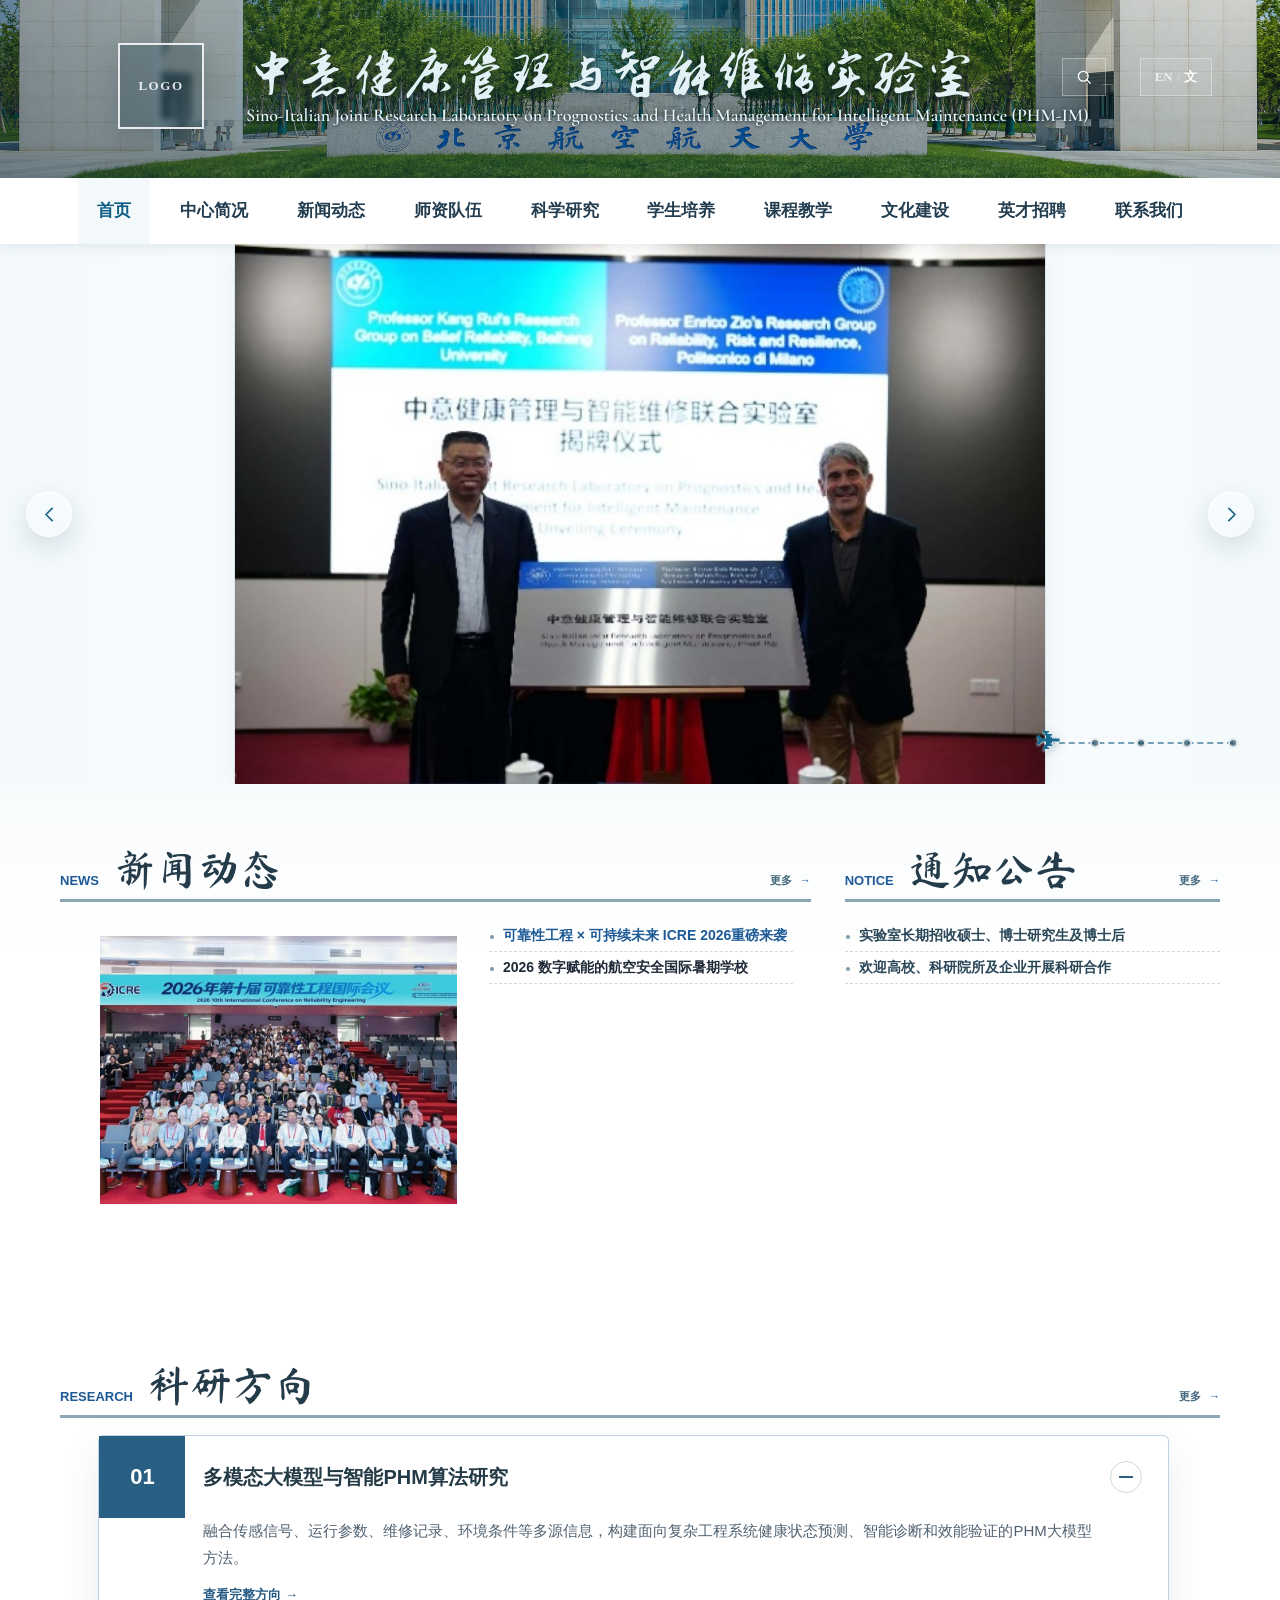
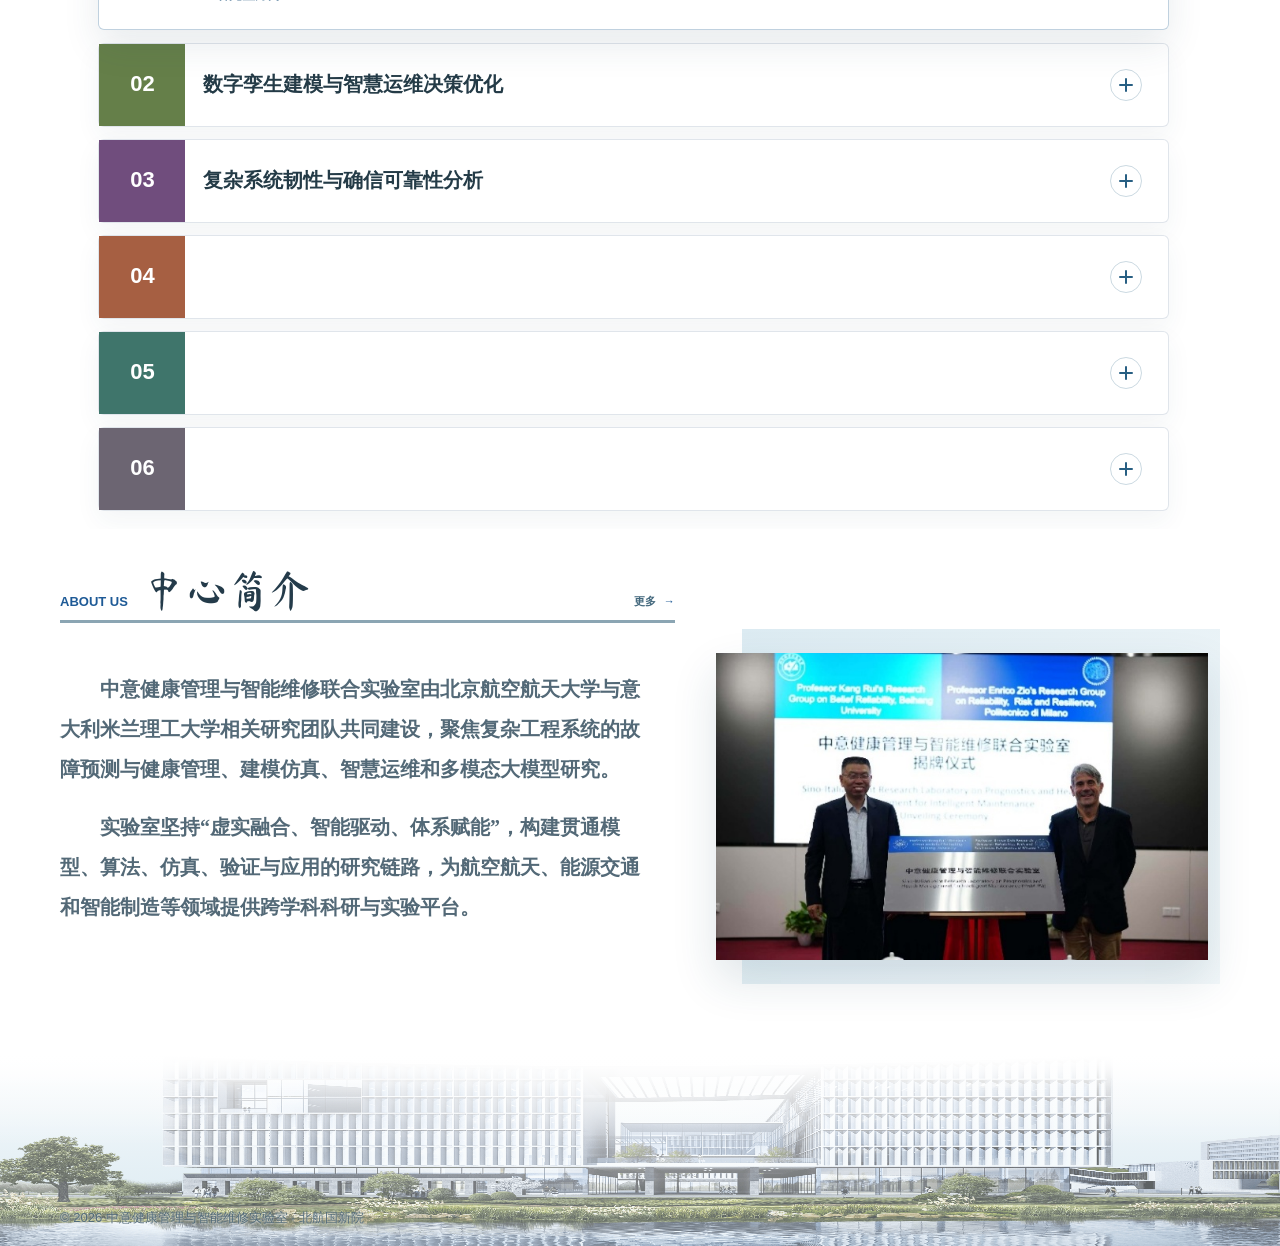
==== commit 4c5706e2: "Publish team homepage" ====
--- a/index.html
+++ b/index.html
@@ -10,7 +10,7 @@
   <link rel="preload" href="assets/fonts/MaShanZheng-HomeTitles.ttf" as="font" type="font/ttf" crossorigin>
   <link rel="stylesheet" href="assets/css/styles.css?v=35">
   <script src="assets/js/publications.js" defer></script>
-  <script src="assets/js/content-data.js" defer></script>
+  <script src="assets/js/content-data.js?v=2" defer></script>
   <script src="assets/js/site-config.js" defer></script>
   <script src="assets/js/site-search.js" defer></script>
   <script src="assets/js/home-interactions.js?v=40" defer></script>
